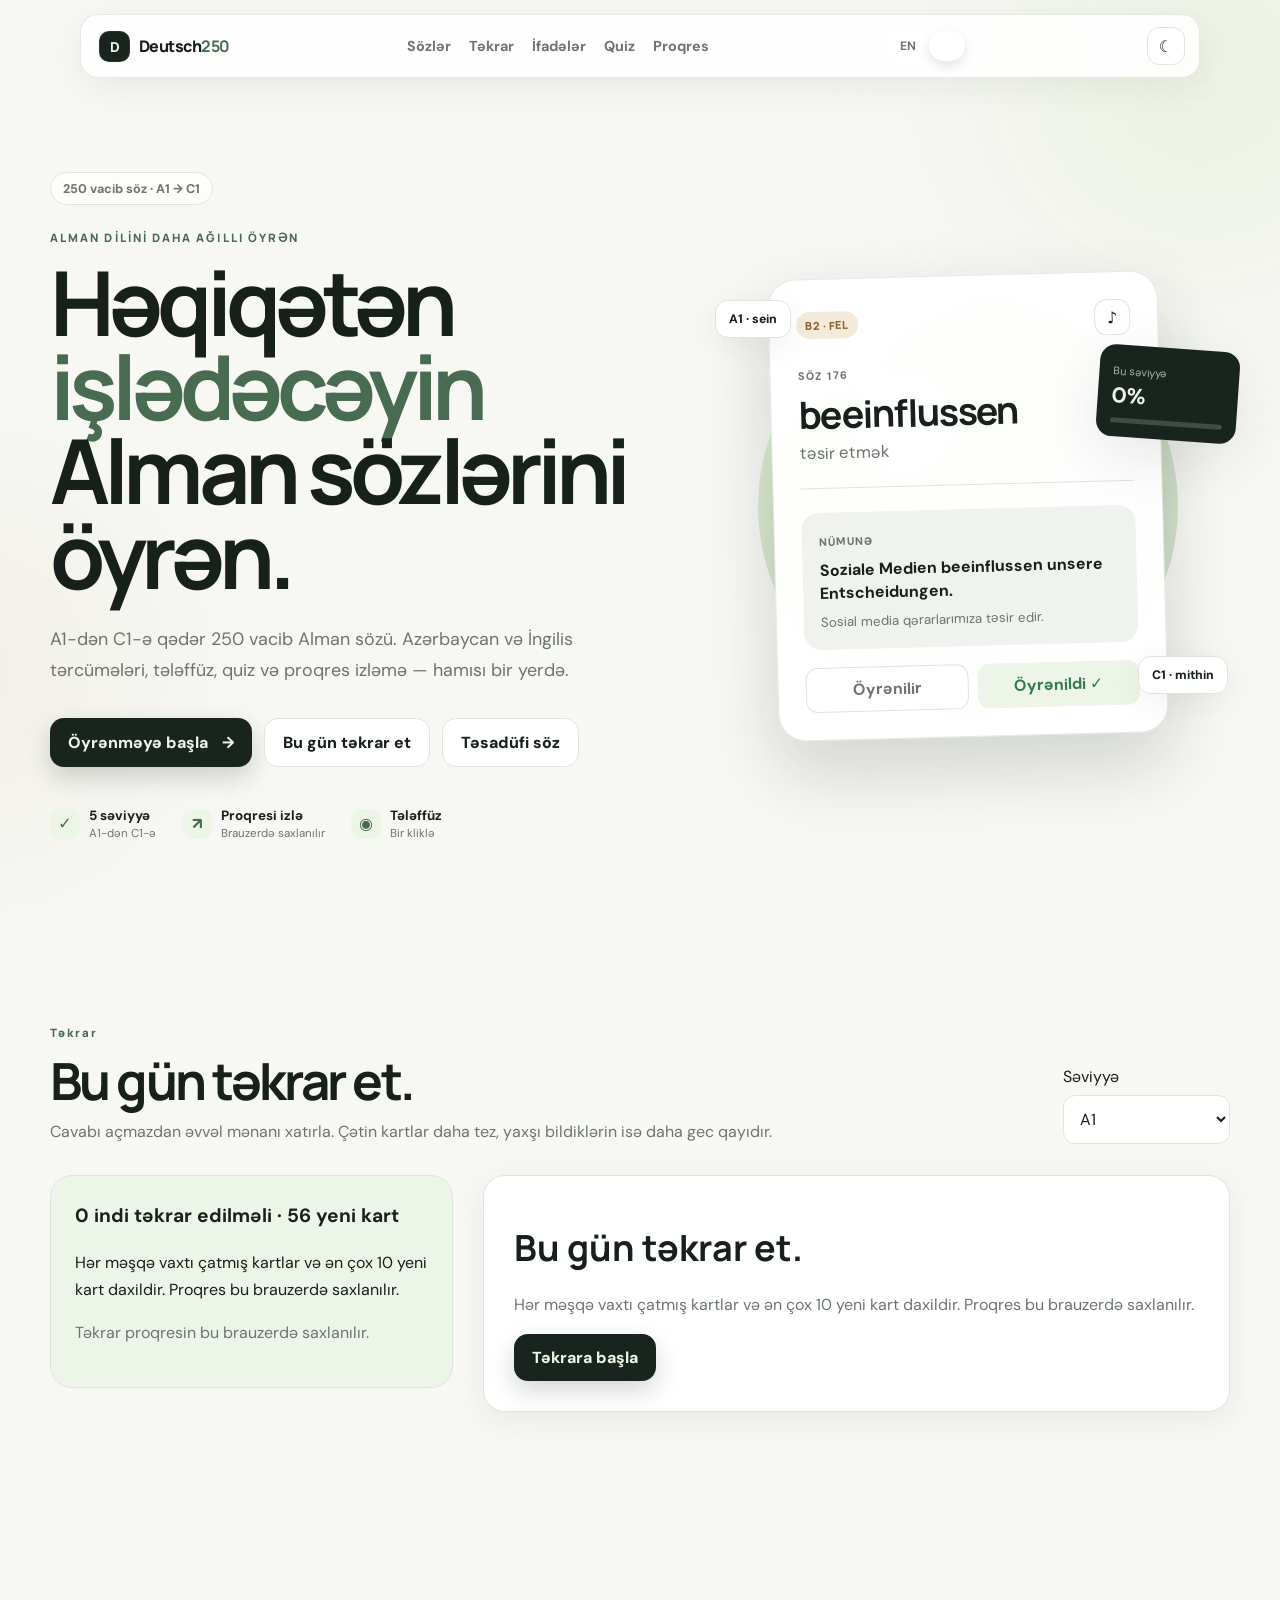
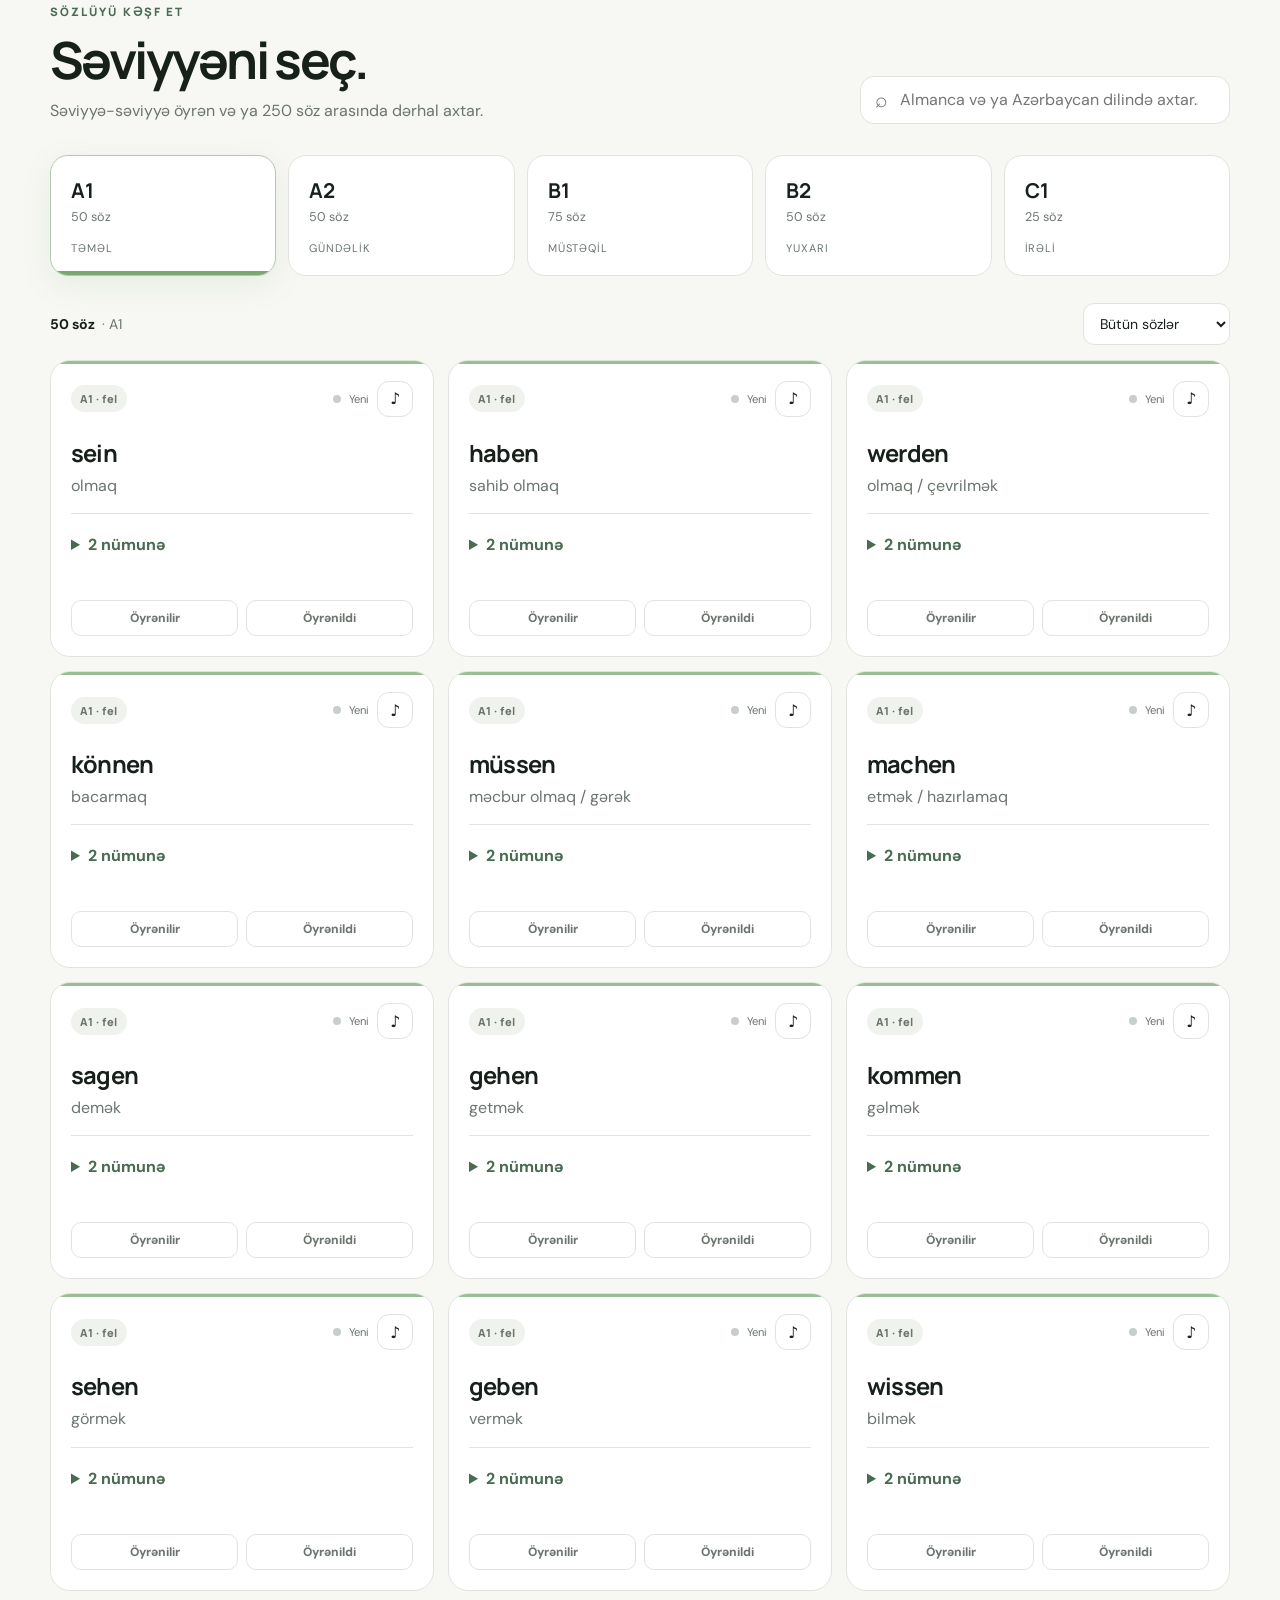
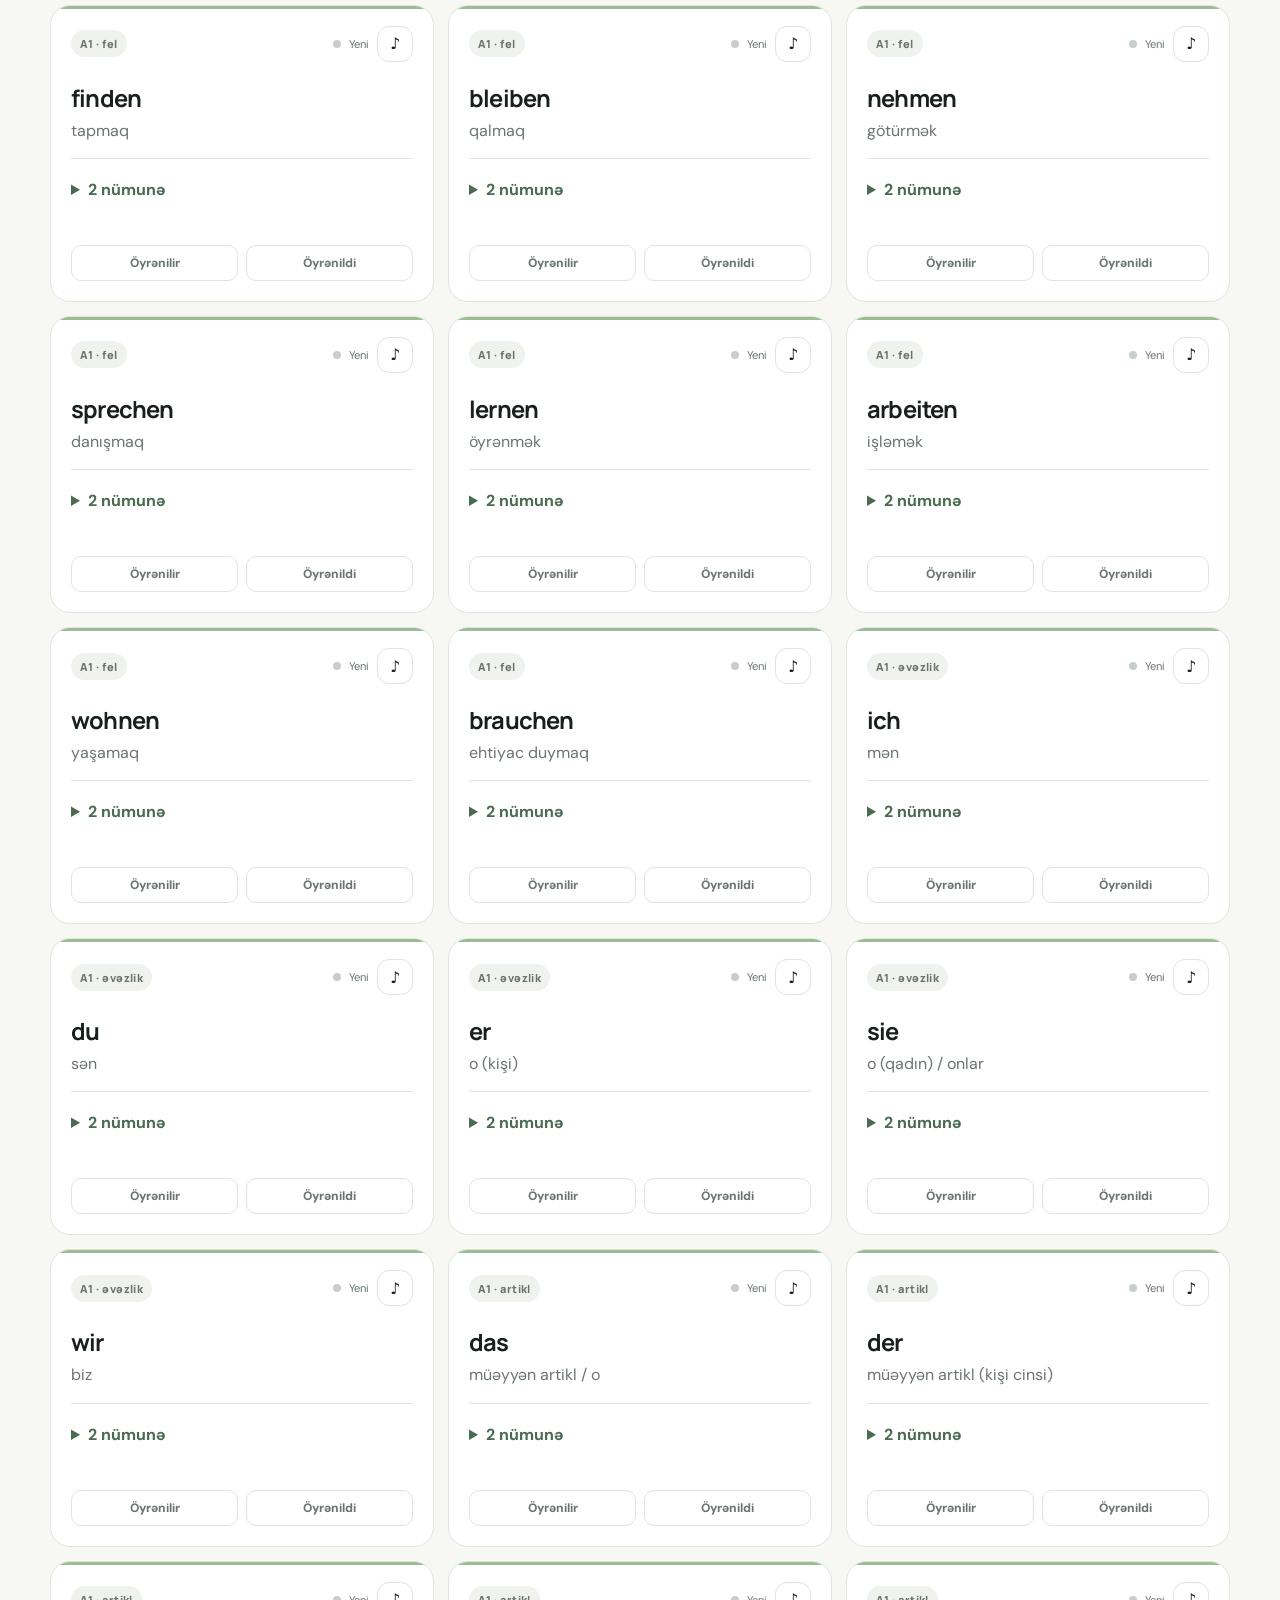
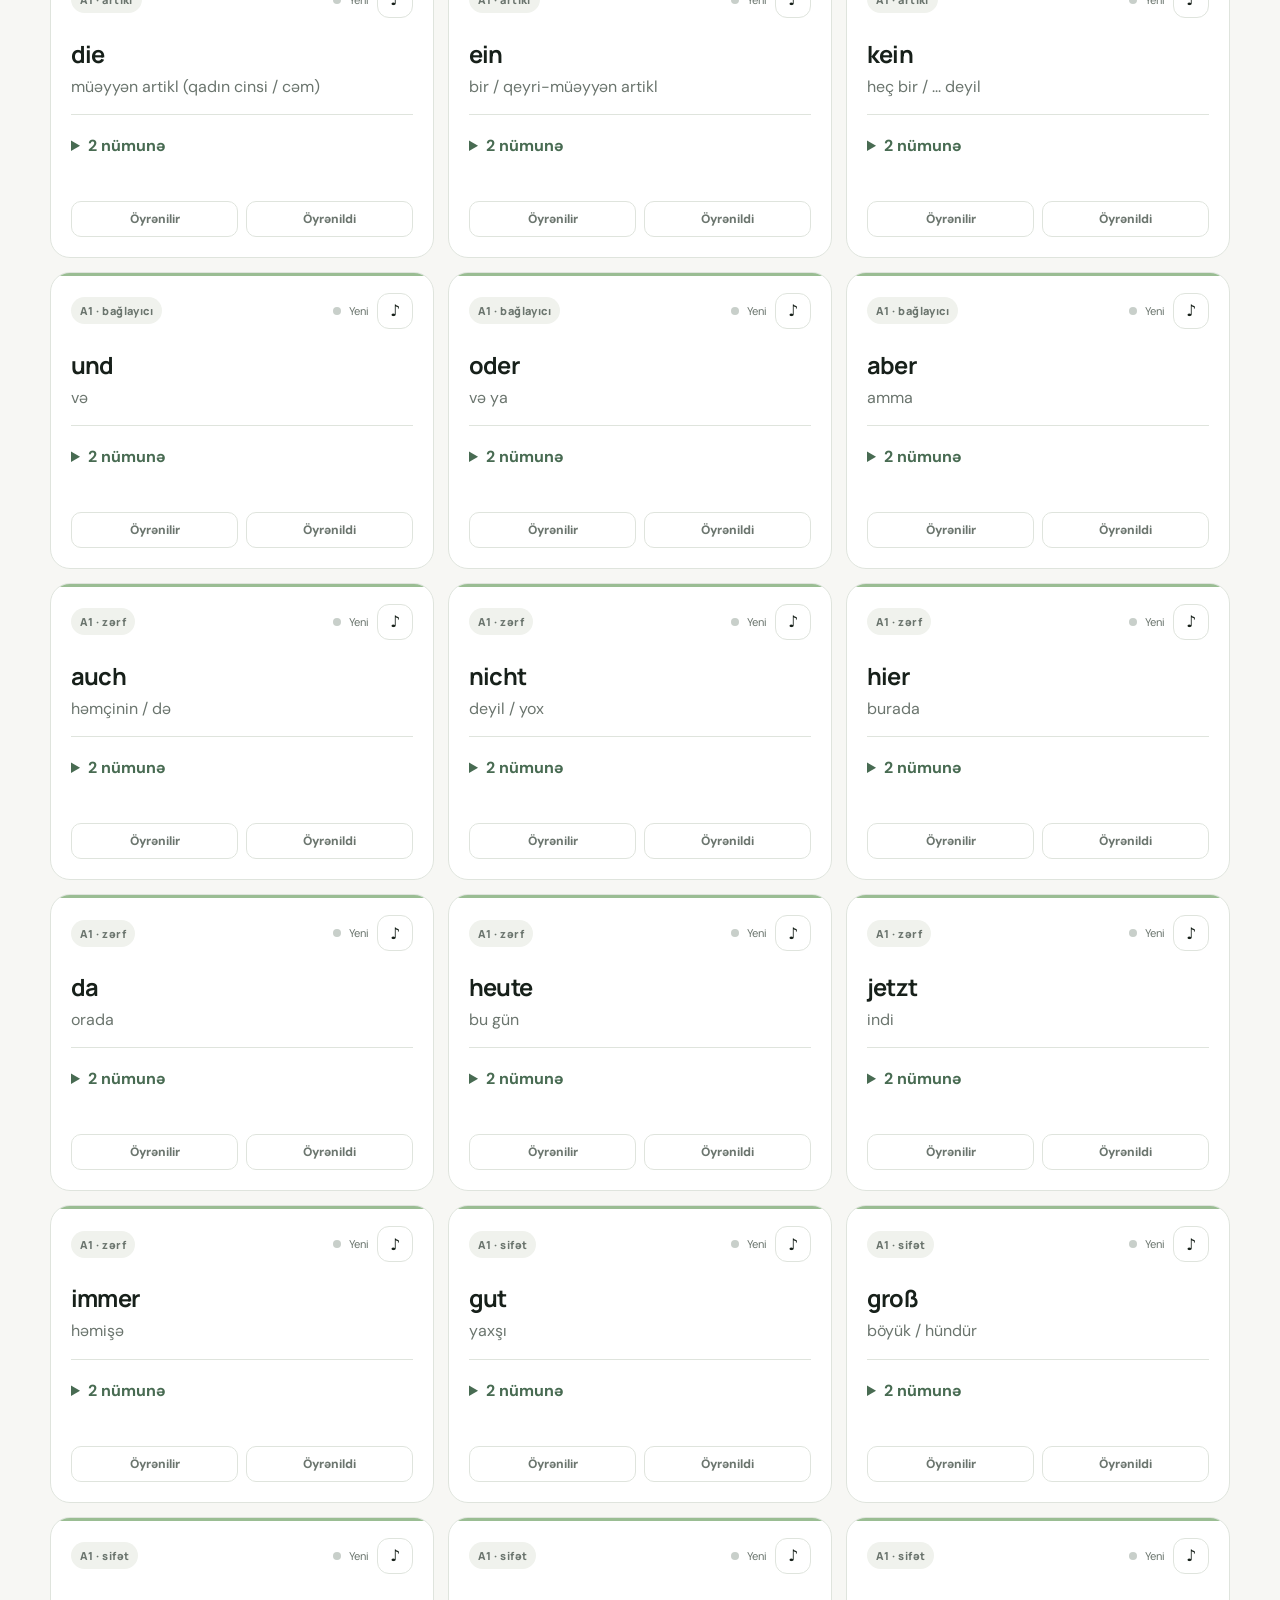
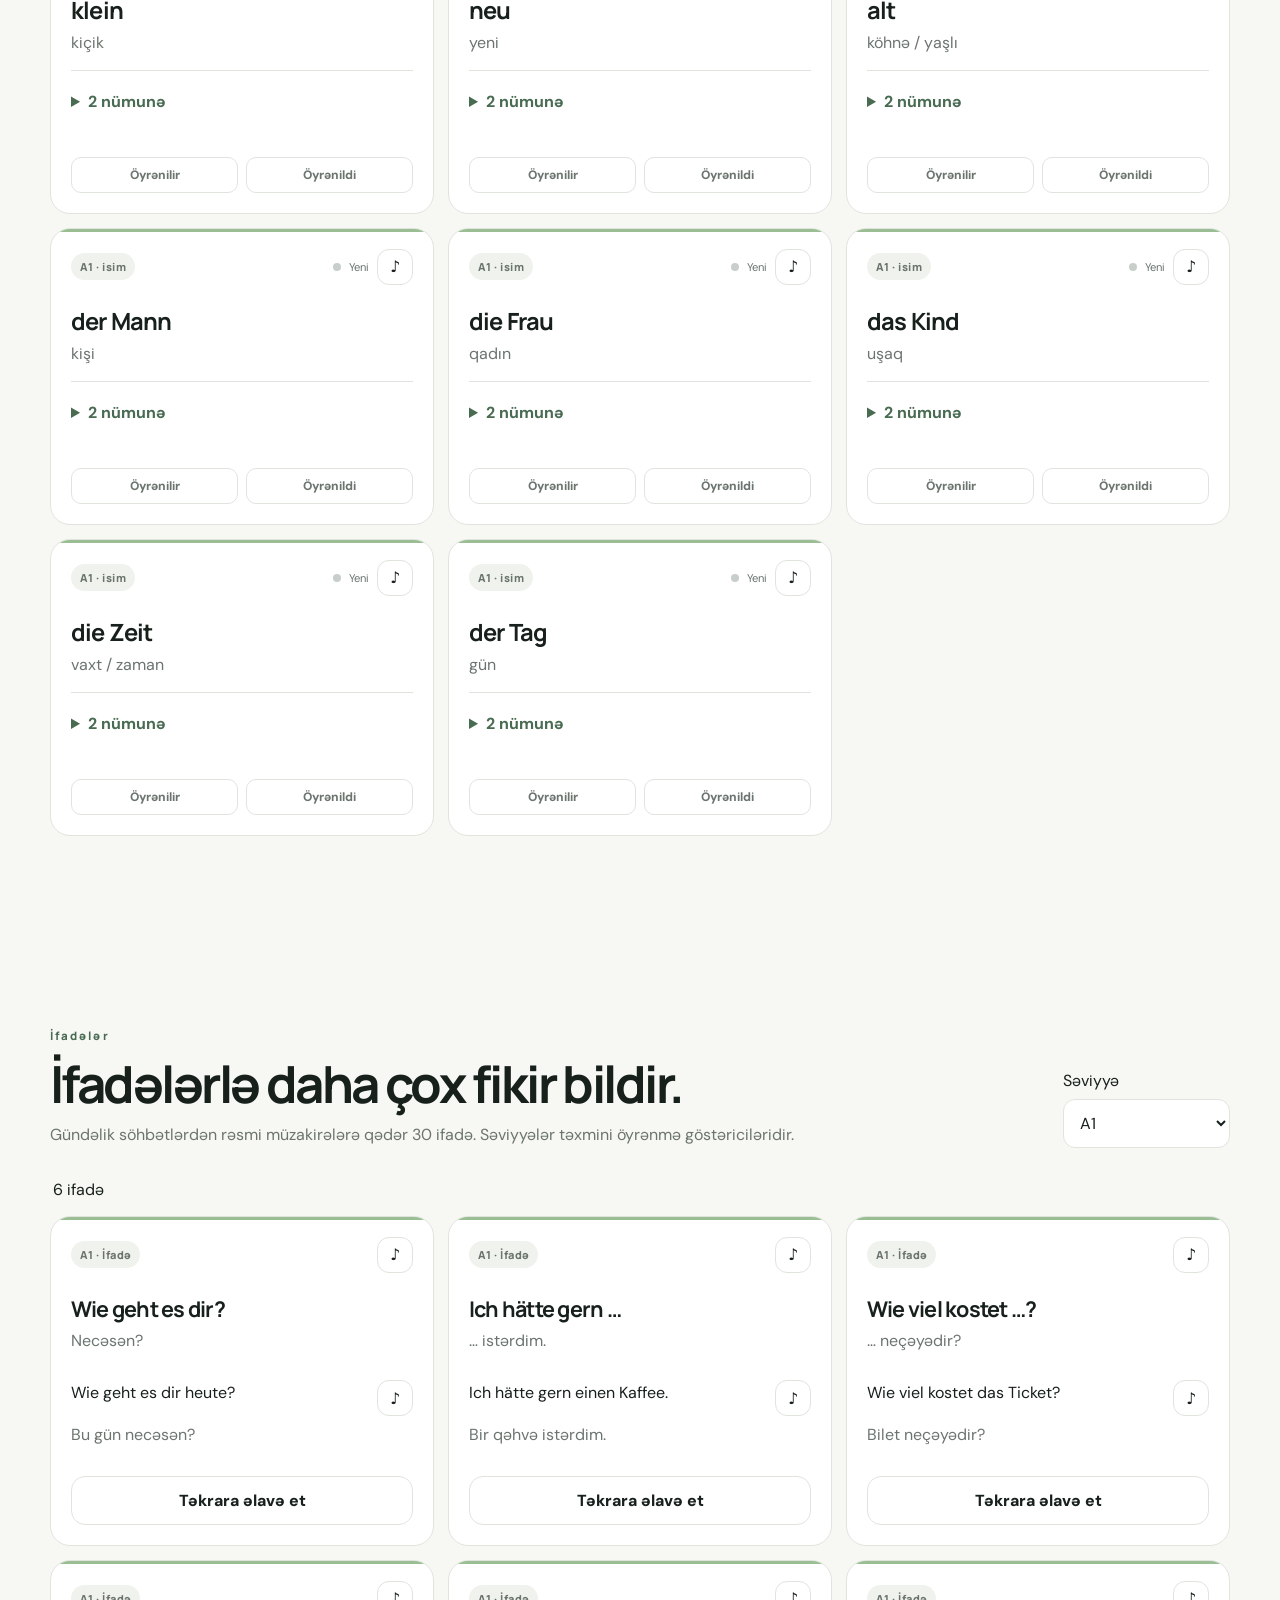
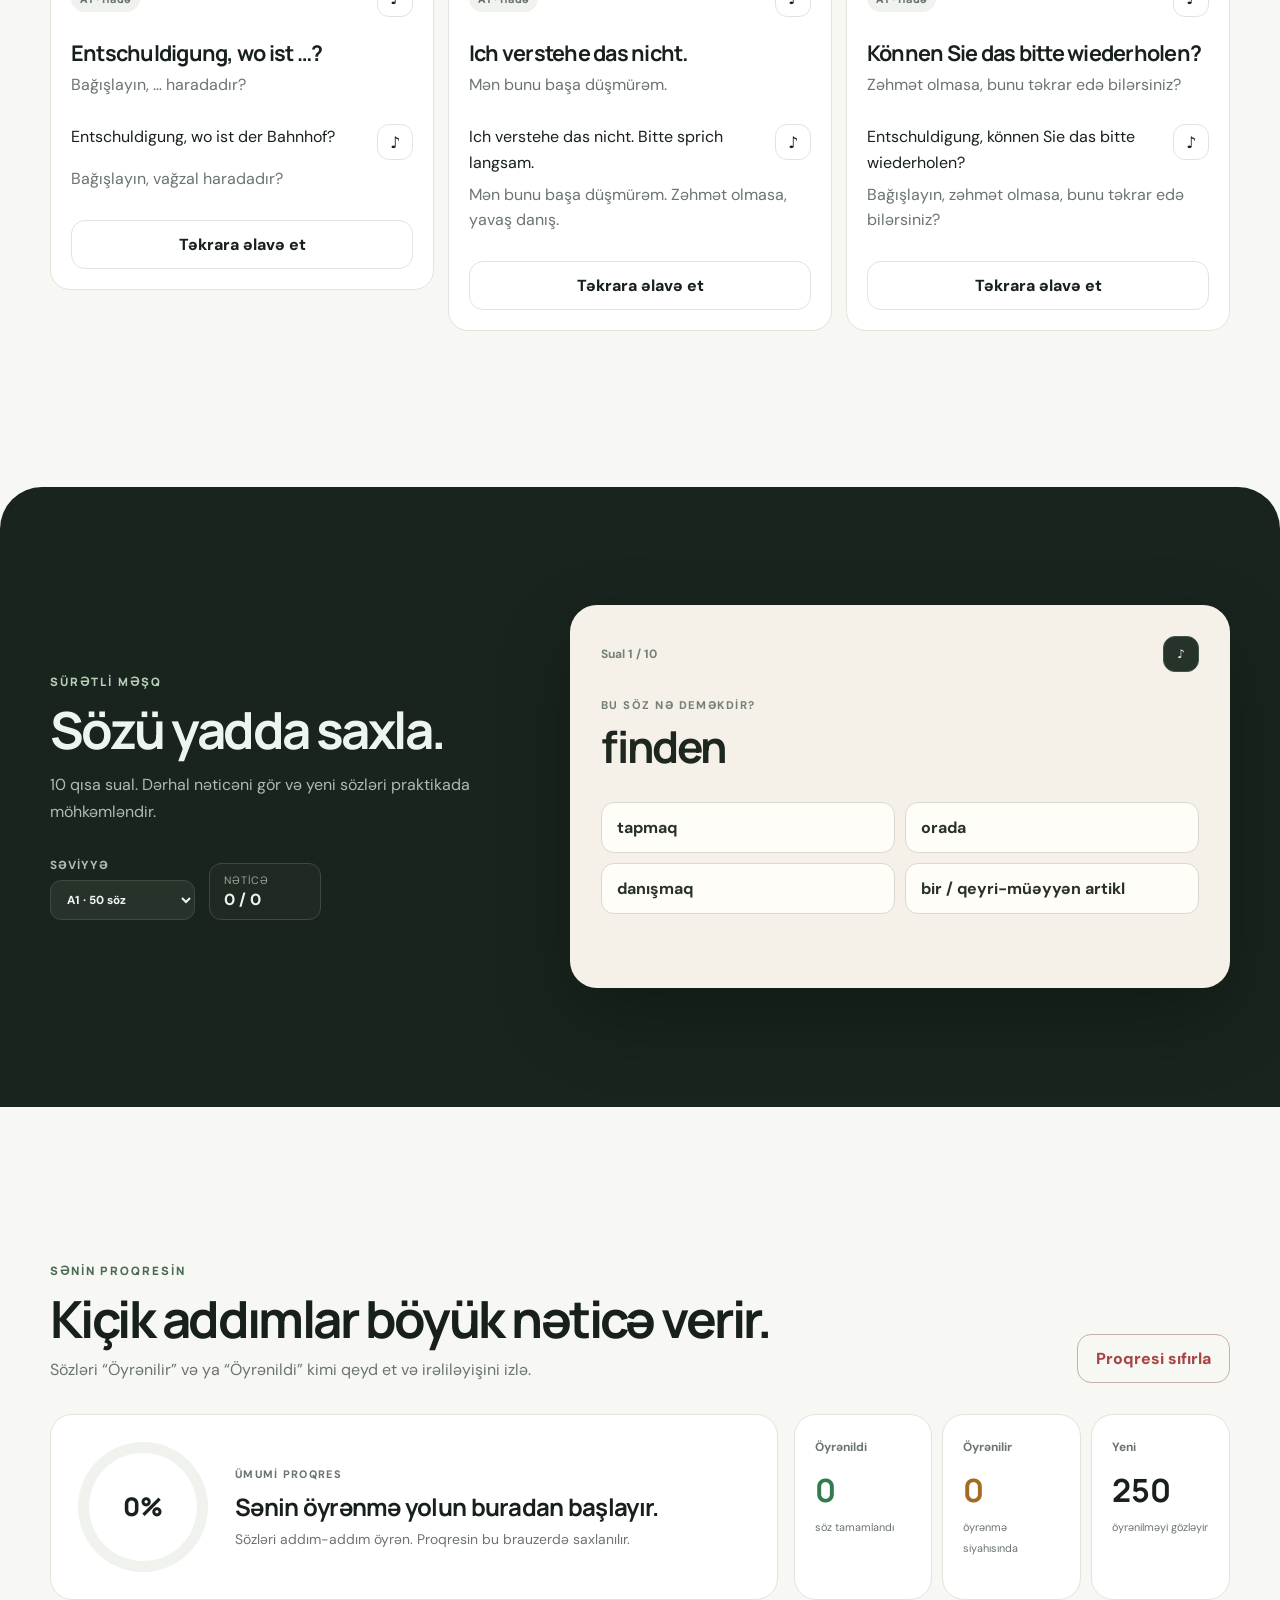
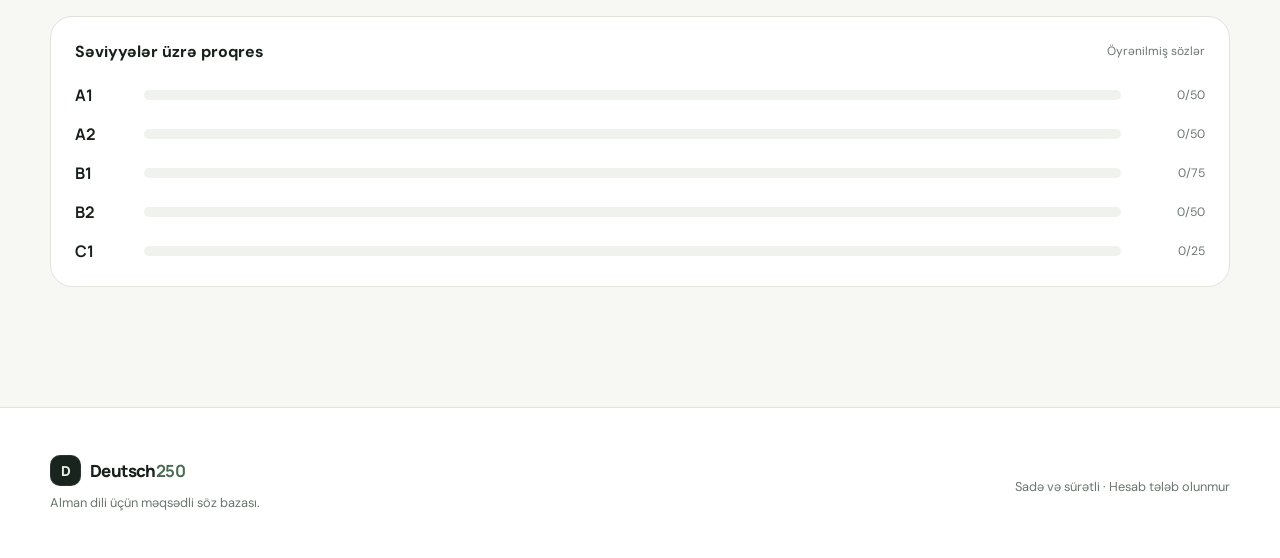
==== index.html @ ce13914d "Add files via upload" ====
<!DOCTYPE html>
<html lang="az" data-theme="light" data-build="13">
<head>
  <meta charset="UTF-8" />
  <meta name="viewport" content="width=device-width, initial-scale=1.0" />
  <title>Deutsch250 — Alman dilində 250 vacib söz</title>
  <meta name="description" content="A1-dən C1-ə qədər 250 vacib Alman sözünü Azərbaycan və İngilis dillərində öyrən." />
  <link rel="preconnect" href="https://fonts.googleapis.com">
  <link rel="preconnect" href="https://fonts.gstatic.com" crossorigin>
  <link href="https://fonts.googleapis.com/css2?family=DM+Sans:wght@400;500;600;700&family=Manrope:wght@600;700;800&display=swap" rel="stylesheet">
  <link rel="stylesheet" href="styles.css?v=13" />
</head>
<body>
  <div class="ambient ambient-one"></div>
  <div class="ambient ambient-two"></div>

  <header class="topbar">
    <a class="brand" href="#home" aria-label="Deutsch250 home">
      <span class="brand-mark">D</span>
      <span>Deutsch<b>250</b></span>
    </a>
    <nav>
      <a href="#learn" id="navWords">Sözlər</a>
      <a href="#review" data-feature-text="navReview">Təkrar</a>
      <a href="#phrases" data-feature-text="navPhrases">İfadələr</a>
      <a href="#quiz" id="navQuiz">Quiz</a>
      <a href="#progress" id="navProgress">Proqres</a>
    </nav>
    <div class="language-toggle" id="languageToggle" role="group" aria-label="Translation language">
      <button type="button" data-lang="en" aria-label="Show English translations">EN</button>
      <button type="button" data-lang="az" class="active" aria-label="Show Azerbaijani translations">AZ</button>
    </div>
    <button class="icon-btn" id="themeToggle" type="button" aria-label="Toggle dark mode" title="Toggle theme">☾</button>
  </header>

  <main>
    <section id="home" class="hero shell">
      <div class="hero-copy reveal">
        <div class="hero-badge" id="heroBadge"><span class="pulse-dot"></span> 250 vacib söz · A1 → C1</div>
        <p class="eyebrow" id="heroEyebrow">ALMAN DİLİNİ DAHA AĞILLI ÖYRƏN</p>
        <h1 id="heroTitle">Həqiqətən <em>işlədəcəyin</em> Alman sözlərini öyrən.</h1>
        <p class="lead" id="heroLead">A1-dən C1-ə qədər 250 vacib Alman sözü. Azərbaycan və İngilis tərcümələri, tələffüz, quiz və proqres izləmə — hamısı bir yerdə.</p>
        <div class="hero-actions">
          <a class="btn primary" href="#learn" id="startLearningBtn">Öyrənməyə başla <span>→</span></a>
          <a class="btn secondary" href="#review" data-feature-text="practice">Bu gün təkrar et</a>
          <button class="btn secondary" id="randomWordBtn" type="button">Təsadüfi söz</button>
        </div>
        <div class="trust-row">
          <div><span class="trust-icon">✓</span><span><b id="trustLevelsTitle">5 səviyyə</b><small id="trustLevelsSub">A1-dən C1-ə</small></span></div>
          <div><span class="trust-icon">↗</span><span><b id="trustProgressTitle">Proqresi izlə</b><small id="trustProgressSub">Brauzerdə saxlanılır</small></span></div>
          <div><span class="trust-icon">◉</span><span><b id="trustPronTitle">Tələffüz</b><small id="trustPronSub">Bir kliklə</small></span></div>
        </div>
      </div>

      <div class="hero-visual reveal">
        <div class="float-chip chip-one">A1 · sein</div>
        <div class="float-chip chip-two">C1 · mithin</div>
        <div class="study-card" id="heroStudyCard">
          <div class="study-card-head">
            <span class="level-pill level-B2" id="heroType">B2 · FEL</span>
            <button class="speaker-btn" type="button" data-speak="beeinflussen" aria-label="Listen to beeinflussen">♪</button>
          </div>
          <div class="word-number" id="heroWordNumber">SÖZ 176</div>
          <h2>beeinflussen</h2>
          <p class="translation" id="heroMeaning">to influence</p>
          <div class="mini-divider"></div>
          <div class="example-box">
            <span id="heroExampleLabel">Nümunə</span>
            <p>Soziale Medien beeinflussen unsere Entscheidungen.</p>
            <small id="heroExampleTranslation">Social media influences our decisions.</small>
          </div>
          <div class="study-actions">
            <button class="state-btn" id="heroLearningBtn">Öyrənilir</button>
            <button class="state-btn success" id="heroMasteredBtn">Öyrənildi ✓</button>
          </div>
        </div>
        <div class="mini-progress-card">
          <span id="heroLevelProgressLabel">Bu səviyyə</span>
          <strong>24%</strong>
          <div class="tiny-bar"><i style="width:24%"></i></div>
        </div>
      </div>
    </section>

    <section id="review" class="section shell review-section">
      <div class="section-head"><div><p class="eyebrow" data-feature-text="navReview">Təkrar</p><h2 data-feature-text="reviewTitle">Bu gün təkrar et.</h2><p class="section-copy" data-feature-text="reviewCopy"></p></div>
      <label class="feature-level"><span data-feature-text="level">Səviyyə</span><select id="reviewLevel"><option value="A1">A1</option></select></label></div>
      <div class="review-layout"><aside class="review-sidebar"><strong id="reviewStats" aria-live="polite"></strong><p data-feature-text="reviewHint"></p><p id="reviewStorage"></p></aside><div class="review-card" id="reviewCard"></div></div>
    </section>

    <section id="learn" class="section shell">
      <div class="section-head reveal">
        <div>
          <p class="eyebrow" id="learnEyebrow">SÖZLÜYÜ KƏŞF ET</p>
          <h2 id="learnTitle">Səviyyəni seç.</h2>
          <p class="section-copy" id="learnCopy">Səviyyə-səviyyə öyrən və ya 250 söz arasında dərhal axtar.</p>
        </div>
        <label class="search-wrap">
          <span>⌕</span>
          <input id="searchInput" type="search" placeholder="Almanca və ya Azərbaycan dilində axtar…" autocomplete="off" />
        </label>
      </div>

      <div class="levels" id="levelButtons"></div>

      <div class="toolbar">
        <div><strong id="wordCount">0 words</strong><span class="toolbar-note" id="filterHint"> in A1</span></div>
        <select id="statusFilter" aria-label="Filter by learning status">
          <option value="all" id="statusAll">Bütün sözlər</option>
          <option value="new" id="statusNew">Yeni</option>
          <option value="learning" id="statusLearning">Öyrənilir</option>
          <option value="mastered" id="statusMastered">Öyrənildi</option>
        </select>
      </div>
      <div class="word-grid" id="wordGrid"></div>
    </section>

    <section id="phrases" class="section shell">
      <div class="section-head"><div><p class="eyebrow" data-feature-text="navPhrases">İfadələr</p><h2 data-feature-text="phrasesTitle"></h2><p class="section-copy" data-feature-text="phrasesCopy"></p></div><label class="feature-level"><span data-feature-text="level">Səviyyə</span><select id="phraseLevel"><option value="A1">A1</option></select></label></div>
      <p id="phraseCount" class="toolbar-note"></p><div id="phraseGrid" class="word-grid"></div>
    </section>

    <section id="quiz" class="quiz-section">
      <div class="quiz-shell shell">
        <div class="quiz-intro reveal">
          <p class="eyebrow light" id="quizEyebrow">SÜRƏTLİ MƏŞQ</p>
          <h2 id="quizTitle">Sözü yadda saxla.</h2>
          <p id="quizCopy">10 qısa sual. Dərhal nəticəni gör və yeni sözləri praktikada möhkəmləndir.</p>
          <div class="quiz-meta">
            <label><span id="quizLevelLabel">Səviyyə</span>
              <select id="quizLevel"></select>
            </label>
            <div class="score-box"><span id="quizScoreLabel">Nəticə</span><strong id="quizScore">0 / 0</strong></div>
          </div>
        </div>

        <div class="quiz-card reveal" id="quizCard">
          <div class="quiz-card-top">
            <span id="quizCounter">Question 1</span>
            <button class="speaker-btn dark" id="quizSpeak" type="button" aria-label="Listen to quiz word">♪</button>
          </div>
          <p class="quiz-label" id="quizPrompt">Bu söz nə deməkdir?</p>
          <h3 id="quizWord">—</h3>
          <div id="quizOptions" class="quiz-options"></div>
          <div id="quizFeedback" class="quiz-feedback"></div>
          <button id="nextQuiz" class="btn quiz-next hidden" type="button">Növbəti sual →</button>
        </div>
      </div>
    </section>

    <section id="progress" class="section shell progress-section">
      <div class="section-head reveal">
        <div>
          <p class="eyebrow" id="progressEyebrow">SƏNİN PROQRESİN</p>
          <h2 id="progressTitle">Kiçik addımlar böyük nəticə verir.</h2>
          <p class="section-copy" id="progressCopy">Sözləri “Öyrənilir” və ya “Öyrənildi” kimi qeyd et və irəliləyişini izlə.</p>
        </div>
        <button id="resetProgress" class="btn subtle-danger" type="button">Proqresi sıfırla</button>
      </div>

      <div class="progress-layout">
        <div class="overall-card reveal">
          <div class="ring" id="overallRing"><span id="overallPercent">0%</span></div>
          <div>
            <span class="small-label" id="overallProgressLabel">ÜMUMİ PROQRES</span>
            <h3 id="masteryMessage">Sənin öyrənmə yolun buradan başlayır.</h3>
            <p id="progressDescription">Sözləri addım-addım öyrən. Proqresin bu brauzerdə saxlanılır.</p>
          </div>
        </div>

        <div class="progress-cards reveal">
          <div class="progress-card mastered-card"><span id="masteredLabel">Öyrənildi</span><strong id="masteredCount">0</strong><small id="masteredSub">söz tamamlandı</small></div>
          <div class="progress-card learning-card"><span id="learningLabel">Öyrənilir</span><strong id="learningCount">0</strong><small id="learningSub">öyrənmə siyahısında</small></div>
          <div class="progress-card new-card"><span id="newLabel">Yeni</span><strong id="newCount">250</strong><small id="newSub">öyrənilməyi gözləyir</small></div>
        </div>
      </div>

      <div class="level-progress-panel reveal">
        <div class="panel-head"><strong id="levelsProgressTitle">Səviyyələr üzrə proqres</strong><span id="levelsProgressSub">Öyrənilmiş sözlər</span></div>
        <div id="progressBars" class="progress-bars"></div>
      </div>
    </section>
  </main>

  <footer>
    <div class="shell footer-inner">
      <div><a class="brand footer-brand" href="#home"><span class="brand-mark">D</span><span>Deutsch<b>250</b></span></a><p id="footerDescription">Alman dili üçün məqsədli söz bazası.</p></div>
      <div class="footer-note" id="footerNote">Sadə və sürətli · Hesab tələb olunmur</div>
    </div>
  </footer>

  <div class="toast" id="toast" role="status" aria-live="polite"></div>
  <script src="examples.js?v=13"></script>
  <script src="phrases.js?v=13"></script>
  <script src="review.js?v=13"></script>
  <script src="features.js?v=13"></script>
  <script src="app.js?v=13"></script>
</body>
</html>
---- styles.css ----
:root{
  --bg:#f7f7f4; --surface:#ffffff; --surface-2:#f0f2ed; --ink:#17201a; --muted:#6b756e;
  --line:#dfe4dd; --brand:#486b52; --brand-2:#dcecce; --brand-3:#edf5e8; --dark:#18241d;
  --success:#337a4d; --amber:#a16b21; --danger:#a74545; --white:#fff;
  --shadow:0 18px 60px rgba(36,52,42,.10); --shadow-soft:0 8px 30px rgba(36,52,42,.07);
  --radius:22px; --level:A1;
}
html[data-theme="dark"]{
  --bg:#111713; --surface:#18201b; --surface-2:#202a23; --ink:#edf4ee; --muted:#9fad9f;
  --line:#2d3930; --brand:#9bc59f; --brand-2:#304738; --brand-3:#213229; --dark:#0b100c;
  --success:#8bc49b; --amber:#d6af74; --danger:#e19a9a; --white:#f8fbf8;
  --shadow:0 18px 60px rgba(0,0,0,.25); --shadow-soft:0 8px 30px rgba(0,0,0,.18);
}
*{box-sizing:border-box}
html{scroll-behavior:smooth;scroll-padding-top:88px}
body{margin:0;font-family:"DM Sans",system-ui,-apple-system,Segoe UI,sans-serif;background:var(--bg);color:var(--ink);overflow-x:hidden;transition:background .3s,color .3s}
body::selection{background:var(--brand-2)}
a{text-decoration:none;color:inherit}button,input,select{font:inherit}.shell{width:min(1180px,calc(100% - 40px));margin-inline:auto}
.ambient{position:fixed;border-radius:999px;filter:blur(90px);opacity:.34;pointer-events:none;z-index:-1}.ambient-one{width:380px;height:380px;background:#d9ebc8;top:-120px;right:-110px}.ambient-two{width:300px;height:300px;background:#e6dfc8;top:520px;left:-180px}html[data-theme="dark"] .ambient{opacity:.08}
.topbar{position:sticky;top:14px;z-index:30;width:min(1120px,calc(100% - 28px));height:64px;margin:14px auto 0;padding:0 14px 0 18px;display:flex;align-items:center;justify-content:space-between;background:color-mix(in srgb,var(--surface) 88%,transparent);backdrop-filter:blur(16px);border:1px solid color-mix(in srgb,var(--line) 80%,transparent);border-radius:18px;box-shadow:0 10px 35px rgba(22,31,25,.06)}
.brand{display:flex;align-items:center;gap:9px;font-family:"Manrope",sans-serif;font-weight:800;letter-spacing:-.035em}.brand b{color:var(--brand)}.brand-mark{display:grid;place-items:center;width:31px;height:31px;border-radius:10px;background:var(--dark);color:#e8f3df;font-size:.86rem;box-shadow:inset 0 0 0 1px rgba(255,255,255,.08)}
nav{display:flex;gap:30px;color:var(--muted);font-weight:700;font-size:.9rem}nav a{position:relative}nav a::after{content:"";position:absolute;left:0;right:100%;bottom:-7px;height:2px;background:var(--brand);transition:.25s}nav a:hover{color:var(--ink)}nav a:hover::after{right:0}
.icon-btn,.speaker-btn{border:1px solid var(--line);background:var(--surface);color:var(--ink);cursor:pointer;display:grid;place-items:center}.icon-btn{width:38px;height:38px;border-radius:12px;font-size:1rem}.icon-btn:hover{transform:translateY(-1px);box-shadow:var(--shadow-soft)}
.hero{min-height:720px;padding:94px 0 88px;display:grid;grid-template-columns:1.05fr .95fr;gap:78px;align-items:center}.hero-copy{position:relative;z-index:2}.hero-badge{display:inline-flex;align-items:center;gap:8px;padding:7px 12px;border:1px solid var(--line);background:color-mix(in srgb,var(--surface) 72%,transparent);border-radius:999px;font-size:.79rem;color:var(--muted);font-weight:700;margin-bottom:25px}.pulse-dot{width:7px;height:7px;border-radius:50%;background:#6da16f;box-shadow:0 0 0 5px rgba(109,161,111,.13)}
.eyebrow{font-family:"Manrope",sans-serif;font-size:.72rem;font-weight:800;letter-spacing:.18em;color:var(--brand);margin:0 0 15px}.eyebrow.light{color:#b7d0ba}.hero h1,.section-head h2,.quiz-intro h2{font-family:"Manrope",sans-serif}.hero h1{font-size:clamp(3.7rem,7vw,6.3rem);line-height:.94;letter-spacing:-.065em;margin:0;max-width:750px}.hero h1 em{font-style:normal;color:var(--brand)}.lead{font-size:1.12rem;line-height:1.75;color:var(--muted);max-width:620px;margin:27px 0 31px}.hero-actions{display:flex;gap:12px;flex-wrap:wrap}
.btn{border:0;border-radius:14px;padding:13px 18px;font-weight:800;cursor:pointer;display:inline-flex;align-items:center;justify-content:center;gap:14px;transition:transform .18s,box-shadow .18s,background .18s}.btn:hover{transform:translateY(-2px)}.btn.primary{background:var(--dark);color:#eef6e8;box-shadow:0 10px 25px rgba(21,35,26,.18)}html[data-theme="dark"] .btn.primary{background:#d8e9d5;color:#152019}.btn.secondary{background:var(--surface);color:var(--ink);border:1px solid var(--line)}.btn.subtle-danger{background:transparent;border:1px solid color-mix(in srgb,var(--danger) 35%,var(--line));color:var(--danger)}
.trust-row{display:flex;gap:26px;margin-top:40px;flex-wrap:wrap}.trust-row>div{display:flex;align-items:center;gap:9px}.trust-icon{width:30px;height:30px;border-radius:10px;background:var(--brand-3);color:var(--brand);display:grid;place-items:center;font-weight:900}.trust-row span:last-child{display:flex;flex-direction:column}.trust-row b{font-size:.84rem}.trust-row small{font-size:.72rem;color:var(--muted);margin-top:2px}
.hero-visual{position:relative;display:grid;place-items:center;min-height:500px}.hero-visual::before{content:"";position:absolute;width:420px;height:420px;border-radius:50%;background:radial-gradient(circle at 35% 30%,#e3efd6,#cfe0c4 50%,#c6d2bc 100%);box-shadow:inset 0 0 70px rgba(255,255,255,.35)}html[data-theme="dark"] .hero-visual::before{background:radial-gradient(circle at 35% 30%,#344b3b,#27372c 55%,#1d2922)}
.study-card{position:relative;width:min(390px,88vw);background:color-mix(in srgb,var(--surface) 96%,transparent);border:1px solid color-mix(in srgb,var(--line) 80%,transparent);border-radius:28px;padding:27px;box-shadow:0 30px 70px rgba(33,50,38,.18);z-index:2;transform:rotate(-1.5deg);transition:.35s}.study-card:hover{transform:rotate(0deg) translateY(-5px)}.study-card-head{display:flex;align-items:center;justify-content:space-between}.level-pill,.tag{display:inline-flex;align-items:center;border-radius:999px;font-family:"Manrope",sans-serif;font-size:.69rem;font-weight:800;letter-spacing:.04em;padding:6px 9px}.level-A1{background:#e8f4df;color:#3f6c45}.level-A2{background:#e0f2ee;color:#2f7166}.level-B1{background:#e9edfb;color:#5062a1}.level-B2{background:#f4eadc;color:#8b632d}.level-C1{background:#f1e5ee;color:#855079}html[data-theme="dark"] .level-A1,html[data-theme="dark"] .level-A2,html[data-theme="dark"] .level-B1,html[data-theme="dark"] .level-B2,html[data-theme="dark"] .level-C1{filter:saturate(.75) brightness(.75);color:#f1f4f0}
.speaker-btn{width:36px;height:36px;border-radius:12px;font-weight:900;transition:.2s}.speaker-btn:hover{transform:scale(1.06);background:var(--brand-3)}.speaker-btn.dark{background:#25332a;border-color:#425449;color:#e9f2e9}.word-number{font-size:.68rem;letter-spacing:.13em;color:var(--muted);font-weight:800;margin-top:26px}.study-card h2{font-family:"Manrope",sans-serif;font-size:2.35rem;letter-spacing:-.045em;margin:6px 0 2px}.translation{font-size:1.05rem;color:var(--muted);margin:0}.mini-divider{height:1px;background:var(--line);margin:24px 0}.example-box{background:var(--surface-2);border-radius:17px;padding:17px}.example-box span{font-size:.68rem;text-transform:uppercase;letter-spacing:.1em;color:var(--muted);font-weight:800}.example-box p{font-weight:700;line-height:1.45;margin:8px 0 6px}.example-box small{color:var(--muted);line-height:1.4}.study-actions{display:grid;grid-template-columns:1fr 1fr;gap:9px;margin-top:18px}.state-btn{border:1px solid var(--line);background:var(--surface);color:var(--muted);border-radius:12px;padding:11px;font-weight:700}.state-btn.success{background:var(--brand-3);color:var(--success);border-color:transparent}
.float-chip{position:absolute;z-index:4;padding:10px 13px;background:var(--surface);border:1px solid var(--line);border-radius:13px;box-shadow:var(--shadow-soft);font-size:.77rem;font-weight:800}.chip-one{top:44px;left:8px;animation:float 5s ease-in-out infinite}.chip-two{right:2px;bottom:62px;animation:float 5.8s ease-in-out infinite reverse}.mini-progress-card{position:absolute;z-index:4;right:-8px;top:92px;width:140px;background:var(--dark);color:#eef5ec;padding:14px;border-radius:16px;box-shadow:var(--shadow);transform:rotate(4deg)}.mini-progress-card span{font-size:.68rem;opacity:.7}.mini-progress-card strong{display:block;font-size:1.35rem;margin:2px 0 8px}.tiny-bar{height:5px;border-radius:999px;background:rgba(255,255,255,.18);overflow:hidden}.tiny-bar i{display:block;height:100%;background:#bdd5b0;border-radius:999px}@keyframes float{50%{transform:translateY(-9px)}}
.section{padding:96px 0}.section-head{display:flex;justify-content:space-between;gap:30px;align-items:flex-end;margin-bottom:31px}.section-head h2,.quiz-intro h2{font-size:clamp(2.3rem,4vw,3.5rem);letter-spacing:-.05em;line-height:1;margin:0}.section-copy{color:var(--muted);margin:13px 0 0;line-height:1.6}.search-wrap{width:min(370px,100%);height:48px;background:var(--surface);border:1px solid var(--line);border-radius:14px;display:flex;align-items:center;gap:10px;padding:0 14px;transition:.2s}.search-wrap:focus-within{border-color:var(--brand);box-shadow:0 0 0 4px color-mix(in srgb,var(--brand) 12%,transparent)}.search-wrap span{font-size:1.3rem;color:var(--muted)}.search-wrap input{width:100%;border:0;background:transparent;outline:0;color:var(--ink)}
.levels{display:grid;grid-template-columns:repeat(5,1fr);gap:12px}.level-btn{position:relative;overflow:hidden;background:var(--surface);border:1px solid var(--line);border-radius:18px;padding:20px;text-align:left;cursor:pointer;transition:.22s;color:var(--ink)}.level-btn::after{content:"";position:absolute;left:0;right:0;bottom:0;height:4px;background:var(--level-color);transform:scaleX(0);transform-origin:left;transition:.25s}.level-btn:hover{transform:translateY(-3px);box-shadow:var(--shadow-soft)}.level-btn:hover::after,.level-btn.active::after{transform:scaleX(1)}.level-btn.active{border-color:color-mix(in srgb,var(--level-color) 45%,var(--line));box-shadow:0 9px 30px color-mix(in srgb,var(--level-color) 12%,transparent)}.level-btn b{display:block;font-family:"Manrope",sans-serif;font-size:1.28rem}.level-btn span{display:block;color:var(--muted);font-size:.79rem;margin-top:4px}.level-btn small{display:block;margin-top:16px;color:var(--muted);font-size:.69rem;text-transform:uppercase;letter-spacing:.08em}.level-btn[data-level="A1"]{--level-color:#79a76f}.level-btn[data-level="A2"]{--level-color:#5fa79a}.level-btn[data-level="B1"]{--level-color:#7587c6}.level-btn[data-level="B2"]{--level-color:#bb8c4d}.level-btn[data-level="C1"]{--level-color:#aa6f9e}
.toolbar{display:flex;justify-content:space-between;align-items:center;margin:27px 0 15px;color:var(--muted);font-size:.88rem}.toolbar strong{color:var(--ink)}.toolbar-note{margin-left:3px}.toolbar select,.quiz-meta select{padding:10px 34px 10px 12px;border-radius:11px;border:1px solid var(--line);background:var(--surface);color:var(--ink);outline:0}.word-grid{display:grid;grid-template-columns:repeat(3,1fr);gap:14px}.word-card{position:relative;overflow:hidden;background:var(--surface);border:1px solid var(--line);border-radius:20px;padding:20px;display:flex;flex-direction:column;min-height:222px;transition:transform .2s,box-shadow .2s,border .2s}.word-card::before{content:"";position:absolute;top:0;left:0;right:0;height:3px;background:var(--card-level);opacity:.75}.word-card:hover{transform:translateY(-4px);box-shadow:var(--shadow-soft);border-color:color-mix(in srgb,var(--card-level) 35%,var(--line))}.word-card[data-level="A1"]{--card-level:#79a76f}.word-card[data-level="A2"]{--card-level:#5fa79a}.word-card[data-level="B1"]{--card-level:#7587c6}.word-card[data-level="B2"]{--card-level:#bb8c4d}.word-card[data-level="C1"]{--card-level:#aa6f9e}.word-top{display:flex;align-items:center;justify-content:space-between;gap:10px}.word-top-right{display:flex;align-items:center;gap:8px}.tag{background:var(--surface-2);color:var(--muted)}.status-dot{width:8px;height:8px;border-radius:50%;background:#c8cfca}.status-dot.learning{background:#d2a052}.status-dot.mastered{background:#4c9a68}.status-text{font-size:.7rem;color:var(--muted);text-transform:capitalize}.word-card h3{font-family:"Manrope",sans-serif;font-size:1.48rem;letter-spacing:-.035em;margin:20px 0 5px}.meaning{color:var(--muted);margin:0;line-height:1.45}.word-actions{display:flex;gap:8px;margin-top:auto;padding-top:21px}.word-actions button{flex:1;padding:9px;border-radius:10px;border:1px solid var(--line);background:transparent;color:var(--muted);cursor:pointer;font-size:.76rem;font-weight:800;transition:.18s}.word-actions button:hover{border-color:var(--brand);color:var(--ink)}.word-actions button.active-learning{background:#fbf3e3;border-color:#e8cc91;color:#8b632d}.word-actions button.active-mastered{background:#e8f4ec;border-color:#a9d3b6;color:#2f7648}html[data-theme="dark"] .word-actions button.active-learning{background:#4a3923;border-color:#765d33;color:#e1bc7a}html[data-theme="dark"] .word-actions button.active-mastered{background:#243c2b;border-color:#3d6249;color:#a8d5b2}.empty-state{grid-column:1/-1;text-align:center;border:1px dashed var(--line);border-radius:20px;padding:46px;color:var(--muted)}
.quiz-section{background:var(--dark);color:#edf5ee;margin:60px 0;border-radius:42px 42px 0 0}.quiz-shell{min-height:620px;padding:95px 0;display:grid;grid-template-columns:.8fr 1.2fr;gap:80px;align-items:center}.quiz-intro p:not(.eyebrow){color:#aebbb1;line-height:1.7;max-width:430px}.quiz-meta{display:flex;align-items:flex-end;gap:14px;margin-top:32px}.quiz-meta label{display:flex;flex-direction:column;gap:7px;color:#aebbb1;font-size:.73rem;text-transform:uppercase;letter-spacing:.08em;font-weight:800}.quiz-meta select{min-width:145px;background:#26322a;color:#edf5ee;border-color:#3c4b40}.score-box{min-width:112px;padding:9px 14px;border:1px solid #3c4b40;border-radius:12px;background:#202a23}.score-box span{display:block;font-size:.67rem;color:#9ca99f;text-transform:uppercase;letter-spacing:.08em}.score-box strong{display:block;margin-top:2px}.quiz-card{background:#f5f1e8;color:#1d2720;border-radius:27px;padding:31px;box-shadow:0 30px 80px rgba(0,0,0,.24)}.quiz-card-top{display:flex;align-items:center;justify-content:space-between;color:#738076;font-size:.75rem;font-weight:700}.quiz-label{color:#758079;font-size:.7rem;font-weight:800;text-transform:uppercase;letter-spacing:.13em;margin:26px 0 4px}.quiz-card h3{font-family:"Manrope",sans-serif;font-size:2.75rem;letter-spacing:-.05em;margin:0 0 26px}.quiz-options{display:grid;grid-template-columns:1fr 1fr;gap:10px}.quiz-option{position:relative;padding:14px 15px;border:1px solid #d8d9cf;border-radius:13px;background:#fffdf8;color:#273029;text-align:left;cursor:pointer;font-weight:700;transition:.18s}.quiz-option:hover{transform:translateY(-2px);border-color:#8fa68f;box-shadow:0 6px 16px rgba(35,48,39,.07)}.quiz-option.correct{background:#e4f2e6;border-color:#81b78c;color:#2d6940}.quiz-option.wrong{background:#f7e4e1;border-color:#d89991;color:#8b4038}.quiz-feedback{min-height:24px;margin:17px 0 2px;font-weight:800;font-size:.85rem}.quiz-next{margin-top:13px;background:#233329;color:#edf5ee;width:100%}.hidden{display:none!important}
.progress-section{padding-bottom:120px}.progress-layout{display:grid;grid-template-columns:1.25fr .75fr;gap:16px}.overall-card,.progress-card,.level-progress-panel{background:var(--surface);border:1px solid var(--line);border-radius:22px}.overall-card{padding:27px;display:flex;align-items:center;gap:27px}.ring{--p:0deg;width:130px;aspect-ratio:1;border-radius:50%;display:grid;place-items:center;flex:0 0 auto;background:conic-gradient(var(--brand) var(--p),var(--surface-2) 0);position:relative}.ring::after{content:"";position:absolute;inset:11px;border-radius:50%;background:var(--surface)}.ring span{position:relative;z-index:1;font-family:"Manrope",sans-serif;font-size:1.6rem;font-weight:800}.small-label{font-size:.68rem;color:var(--muted);letter-spacing:.12em;font-weight:800}.overall-card h3{font-family:"Manrope",sans-serif;margin:7px 0 6px;font-size:1.5rem;letter-spacing:-.03em}.overall-card p{margin:0;color:var(--muted);font-size:.87rem;line-height:1.55}.progress-cards{display:grid;grid-template-columns:repeat(3,1fr);gap:10px}.progress-card{padding:20px;min-width:0}.progress-card span{font-size:.75rem;color:var(--muted);font-weight:700}.progress-card strong{font-family:"Manrope",sans-serif;font-size:2rem;display:block;margin:12px 0 3px}.progress-card small{font-size:.68rem;color:var(--muted)}.mastered-card strong{color:var(--success)}.learning-card strong{color:var(--amber)}.level-progress-panel{margin-top:16px;padding:24px}.panel-head{display:flex;justify-content:space-between;align-items:center;margin-bottom:22px}.panel-head span{color:var(--muted);font-size:.75rem}.progress-bars{display:grid;gap:17px}.bar-row{display:grid;grid-template-columns:55px 1fr 70px;gap:14px;align-items:center}.bar-row b{font-family:"Manrope",sans-serif}.bar-row>span{text-align:right;color:var(--muted);font-size:.76rem}.bar{height:10px;background:var(--surface-2);border-radius:999px;overflow:hidden}.bar>div{height:100%;background:linear-gradient(90deg,var(--brand),color-mix(in srgb,var(--brand) 65%,#bfd5ad));border-radius:inherit;transition:width .5s ease}
footer{border-top:1px solid var(--line);background:var(--surface)}.footer-inner{min-height:150px;padding:32px 0;display:flex;justify-content:space-between;align-items:center;gap:20px}.footer-brand{font-size:1.05rem}.footer-inner p,.footer-note{color:var(--muted);font-size:.8rem;margin:8px 0 0}.toast{position:fixed;right:22px;bottom:22px;z-index:50;padding:12px 16px;border-radius:12px;background:var(--dark);color:#eef5ee;font-size:.82rem;font-weight:700;box-shadow:var(--shadow);opacity:0;transform:translateY(12px);pointer-events:none;transition:.25s}.toast.show{opacity:1;transform:translateY(0)}
.reveal{opacity:0;transform:translateY(18px);transition:opacity .6s ease,transform .6s ease}.reveal.visible{opacity:1;transform:none}
@media(max-width:980px){.hero{grid-template-columns:1fr;min-height:auto;gap:35px}.hero-copy{text-align:center}.lead{margin-left:auto;margin-right:auto}.hero-actions,.trust-row{justify-content:center}.hero-visual{min-height:530px}.levels{grid-template-columns:repeat(3,1fr)}.word-grid{grid-template-columns:repeat(2,1fr)}.quiz-shell{grid-template-columns:1fr;gap:45px}.quiz-intro{text-align:center}.quiz-intro p:not(.eyebrow){margin-left:auto;margin-right:auto}.quiz-meta{justify-content:center}.progress-layout{grid-template-columns:1fr}.progress-cards{grid-template-columns:repeat(3,1fr)}}
@media(max-width:660px){.shell{width:min(100% - 28px,1180px)}.topbar{top:8px;margin-top:8px}.topbar nav{display:none}.hero{padding:72px 0 64px}.hero h1{font-size:3.45rem}.lead{font-size:1rem}.trust-row{gap:14px}.trust-row>div{width:calc(50% - 8px)}.hero-visual{min-height:470px}.hero-visual::before{width:330px;height:330px}.study-card{width:min(340px,90vw);padding:22px}.study-card h2{font-size:2rem}.float-chip{display:none}.mini-progress-card{right:0;top:70px}.section{padding:74px 0}.section-head{align-items:flex-start;flex-direction:column}.search-wrap{width:100%}.levels{grid-template-columns:1fr 1fr}.word-grid{grid-template-columns:1fr}.toolbar{gap:12px}.toolbar-note{display:none}.quiz-section{margin-top:20px;border-radius:30px 30px 0 0}.quiz-shell{padding:72px 0}.quiz-card{padding:22px}.quiz-options{grid-template-columns:1fr}.progress-cards{grid-template-columns:1fr}.overall-card{align-items:flex-start;flex-direction:column}.ring{width:110px}.panel-head{align-items:flex-start;gap:5px;flex-direction:column}.bar-row{grid-template-columns:42px 1fr 58px}.footer-inner{flex-direction:column;align-items:flex-start}.toast{left:14px;right:14px;bottom:14px;text-align:center}}
@media(prefers-reduced-motion:reduce){*{scroll-behavior:auto!important;animation:none!important;transition:none!important}.reveal{opacity:1;transform:none}}


/* Translation language switch */
.language-toggle{
  display:inline-flex;
  align-items:center;
  padding:4px;
  gap:3px;
  border:1px solid var(--border);
  border-radius:999px;
  background:var(--surface);
  box-shadow:var(--shadow-sm);
}
.language-toggle button{
  border:0;
  background:transparent;
  color:var(--muted);
  font:700 .76rem/1 'DM Sans',sans-serif;
  letter-spacing:.05em;
  min-width:36px;
  height:30px;
  padding:0 9px;
  border-radius:999px;
  cursor:pointer;
  transition:.2s ease;
}
.language-toggle button:hover{color:var(--text)}
.language-toggle button.active{
  background:var(--text);
  color:var(--surface);
  box-shadow:0 4px 12px rgba(0,0,0,.12);
}
.meaning-language{
  display:block;
  margin-top:-10px;
  margin-bottom:16px;
  color:var(--muted);
  font-size:.64rem;
  font-weight:800;
  letter-spacing:.11em;
}
@media (max-width:760px){
  .topbar nav{display:none}
  .language-toggle{margin-left:auto}
}

/* Context examples, daily review, and phrase practice share the existing theme. */
.word-examples{margin:16px 0;color:var(--ink);border-top:1px solid var(--line);padding-top:12px}
.word-examples summary{cursor:pointer;font-size:1rem;font-weight:700;color:var(--brand);padding:8px 0}
.context-example{border-top:1px solid var(--line);padding:12px 0}
.context-example:first-child{border-top:0}
.example-german{display:flex;align-items:flex-start;gap:12px}
.example-german p{margin:0;flex:1;font-size:1rem;line-height:1.6;color:var(--ink)}
.example-german .speaker-btn{flex-shrink:0}
.example-translation{font-size:1rem!important;line-height:1.6;color:var(--muted);margin:6px 0 0!important}
.feature-level{display:flex;flex-direction:column;gap:8px;font-size:1rem;min-width:150px}
.feature-level select{background:var(--surface);color:var(--ink);border:1px solid var(--line);padding:12px;border-radius:12px;max-width:100%}
.review-layout{display:grid;grid-template-columns:minmax(0,.7fr) minmax(0,1.3fr);gap:30px;align-items:start}
.review-sidebar{padding:24px;border:1px solid var(--line);border-radius:var(--radius);background:var(--brand-3);font-size:1rem;line-height:1.7}
.review-sidebar strong{font-size:1.2rem;display:block}
#reviewStorage{color:var(--muted)}
.review-card{background:var(--surface);border:1px solid var(--line);border-radius:var(--radius);padding:30px;box-shadow:var(--shadow-soft);min-width:0}
.review-card>p{font-size:1rem;line-height:1.7;color:var(--muted)}
.review-card h3{font-family:Manrope,sans-serif;font-size:clamp(1.5rem,4vw,2.25rem);line-height:1.35;margin:18px 0;overflow-wrap:anywhere}
.review-card-top{display:flex;justify-content:space-between;align-items:center;gap:12px;font-size:.9rem;color:var(--muted)}
.review-card .review-meaning{font-size:1.2rem;color:var(--brand);font-weight:700}
.reveal-answer{display:flex;margin-top:24px;width:100%}
.review-ratings{display:grid;grid-template-columns:repeat(4,minmax(0,1fr));gap:8px;margin-top:24px}
.review-ratings button{display:flex;flex-direction:column;gap:6px;align-items:center;padding:14px 4px;border:1px solid var(--line);border-radius:12px;background:var(--surface-2);color:var(--ink);cursor:pointer;font-size:1rem}
.review-ratings span{font-size:.875rem}
.review-ratings [data-rating="again"]{border-color:var(--danger)}
.review-ratings [data-rating="easy"]{border-color:var(--success)}
.phrase-card h3{font-size:1.35rem;line-height:1.45;overflow-wrap:anywhere}
.phrase-card>.btn{margin-top:16px;width:100%}
.phrase-card .review-examples{margin-top:16px}
button:disabled{cursor:default;opacity:.65;transform:none}
button:focus-visible,a:focus-visible,summary:focus-visible,select:focus-visible,input:focus-visible{outline:3px solid var(--brand);outline-offset:4px}
#phrases .word-grid{align-items:start}
.topbar nav{gap:18px}
@media(max-width:760px){
 .topbar{height:auto;min-height:64px;flex-wrap:wrap;gap:12px;padding:12px 14px}
 .topbar nav{display:flex;order:4;width:100%;justify-content:space-between;gap:12px;overflow-x:auto;padding:6px 0;font-size:.875rem}
 .topbar nav a{white-space:nowrap}
 html{scroll-padding-top:145px}
 .review-layout{grid-template-columns:1fr;gap:18px}
 .review-card{padding:20px}
 .review-ratings{grid-template-columns:repeat(2,minmax(0,1fr))}
 .feature-level{width:100%}
 #review .section-head,#phrases .section-head{align-items:stretch}
}
@media(prefers-reduced-motion:reduce){html{scroll-behavior:auto}*,*::before,*::after{animation:none!important;transition:none!important}.reveal{opacity:1;transform:none}}
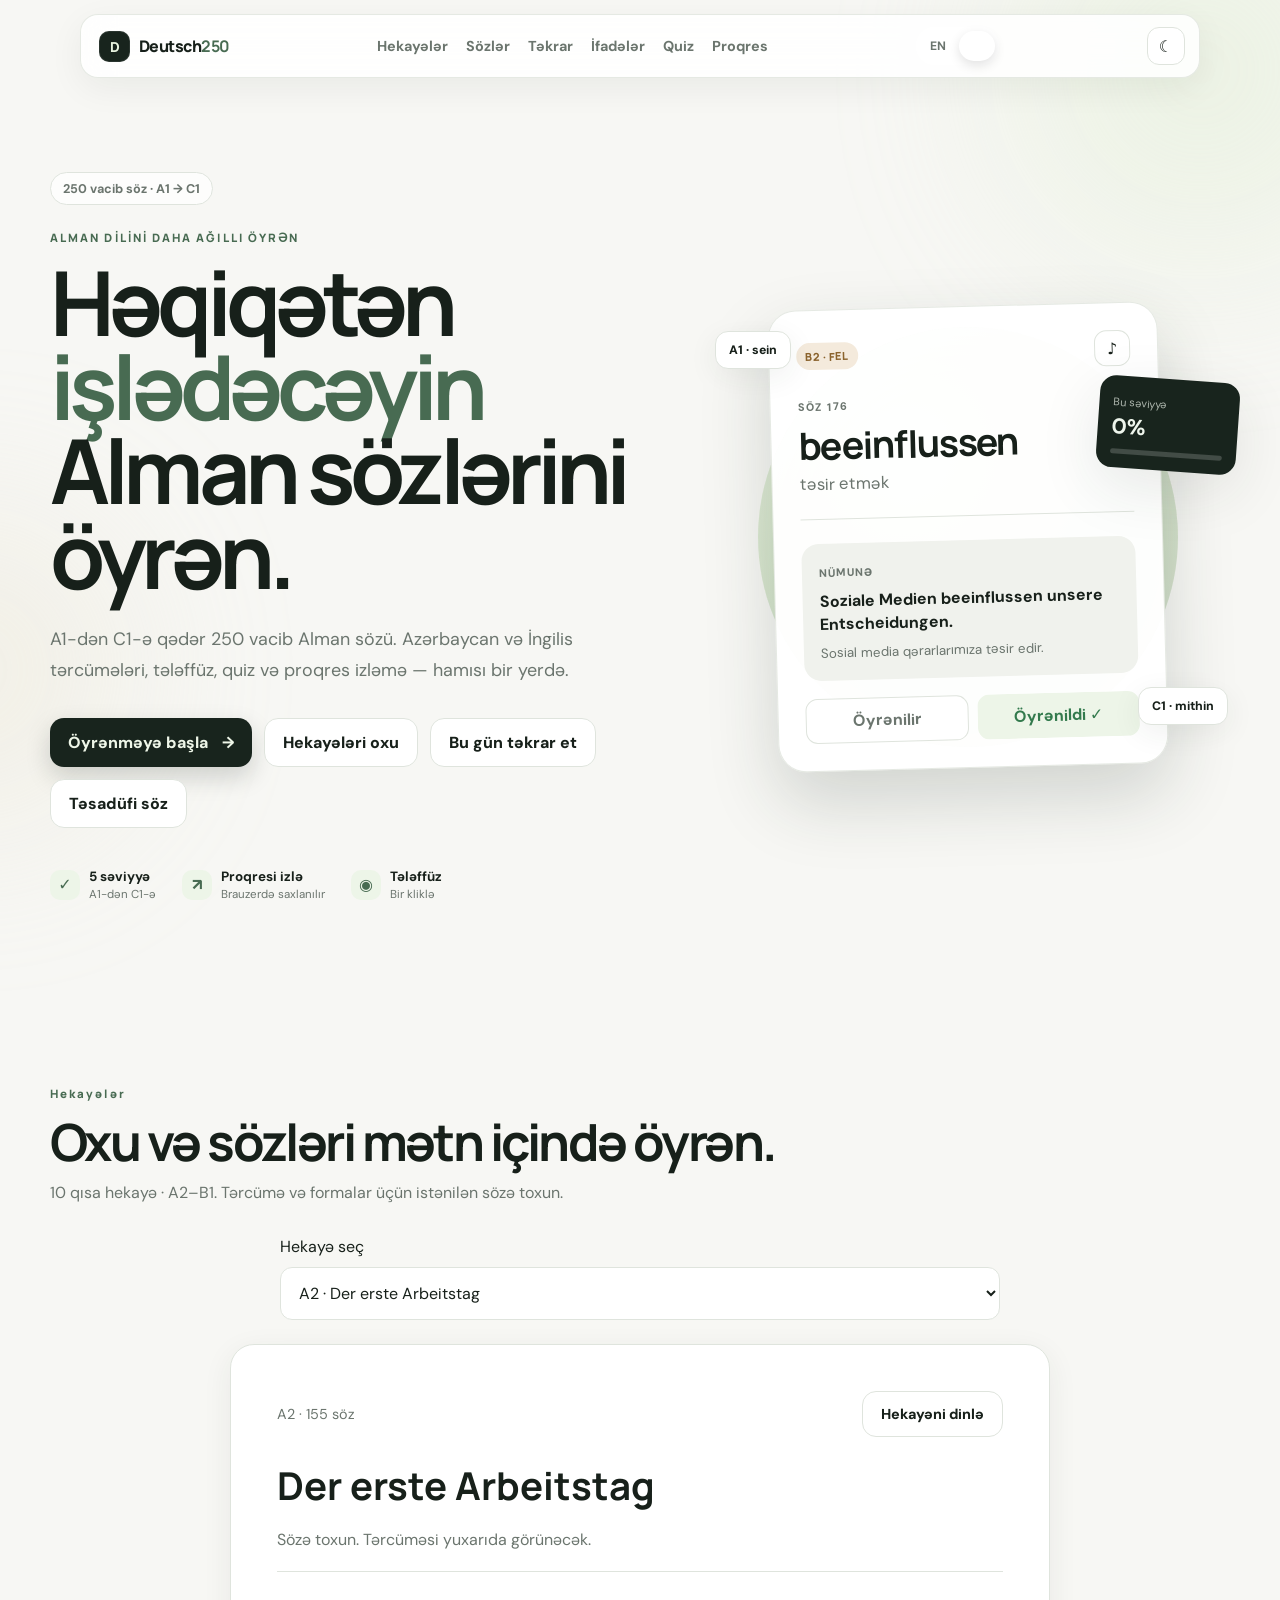
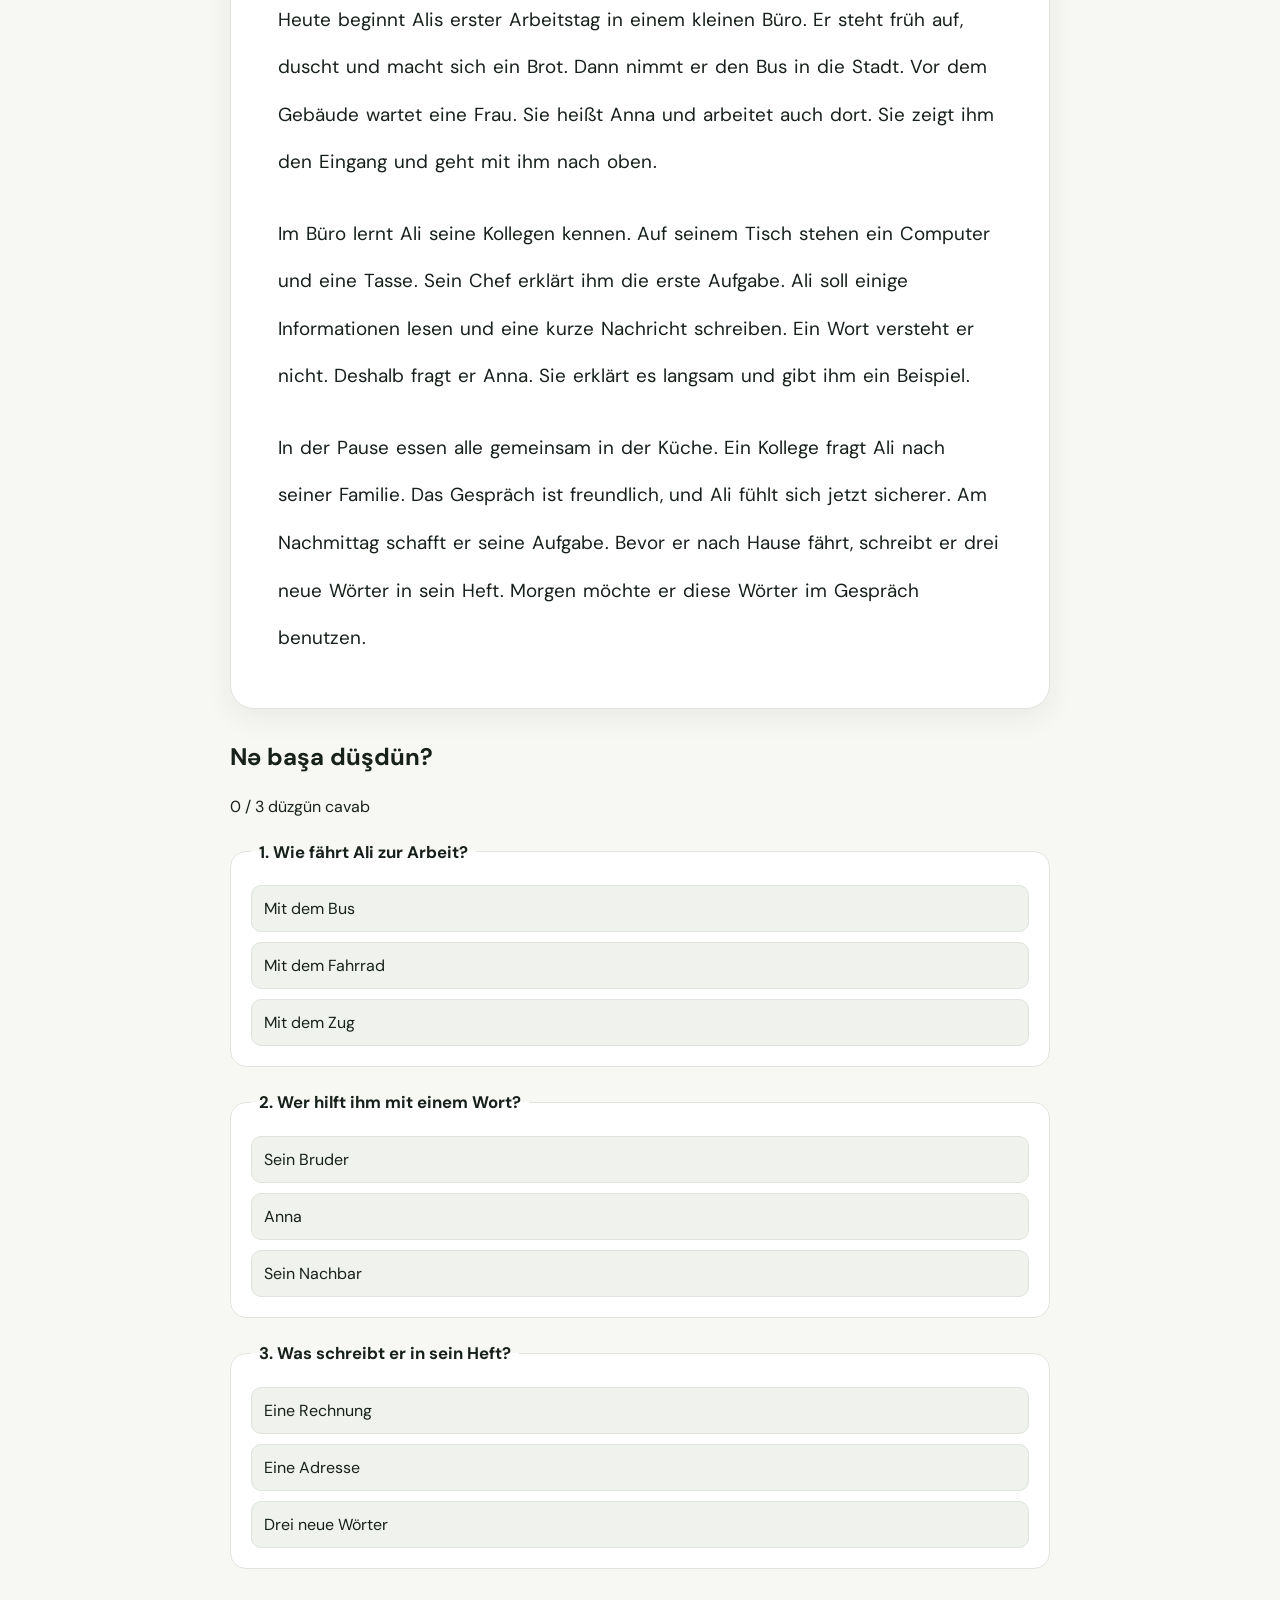
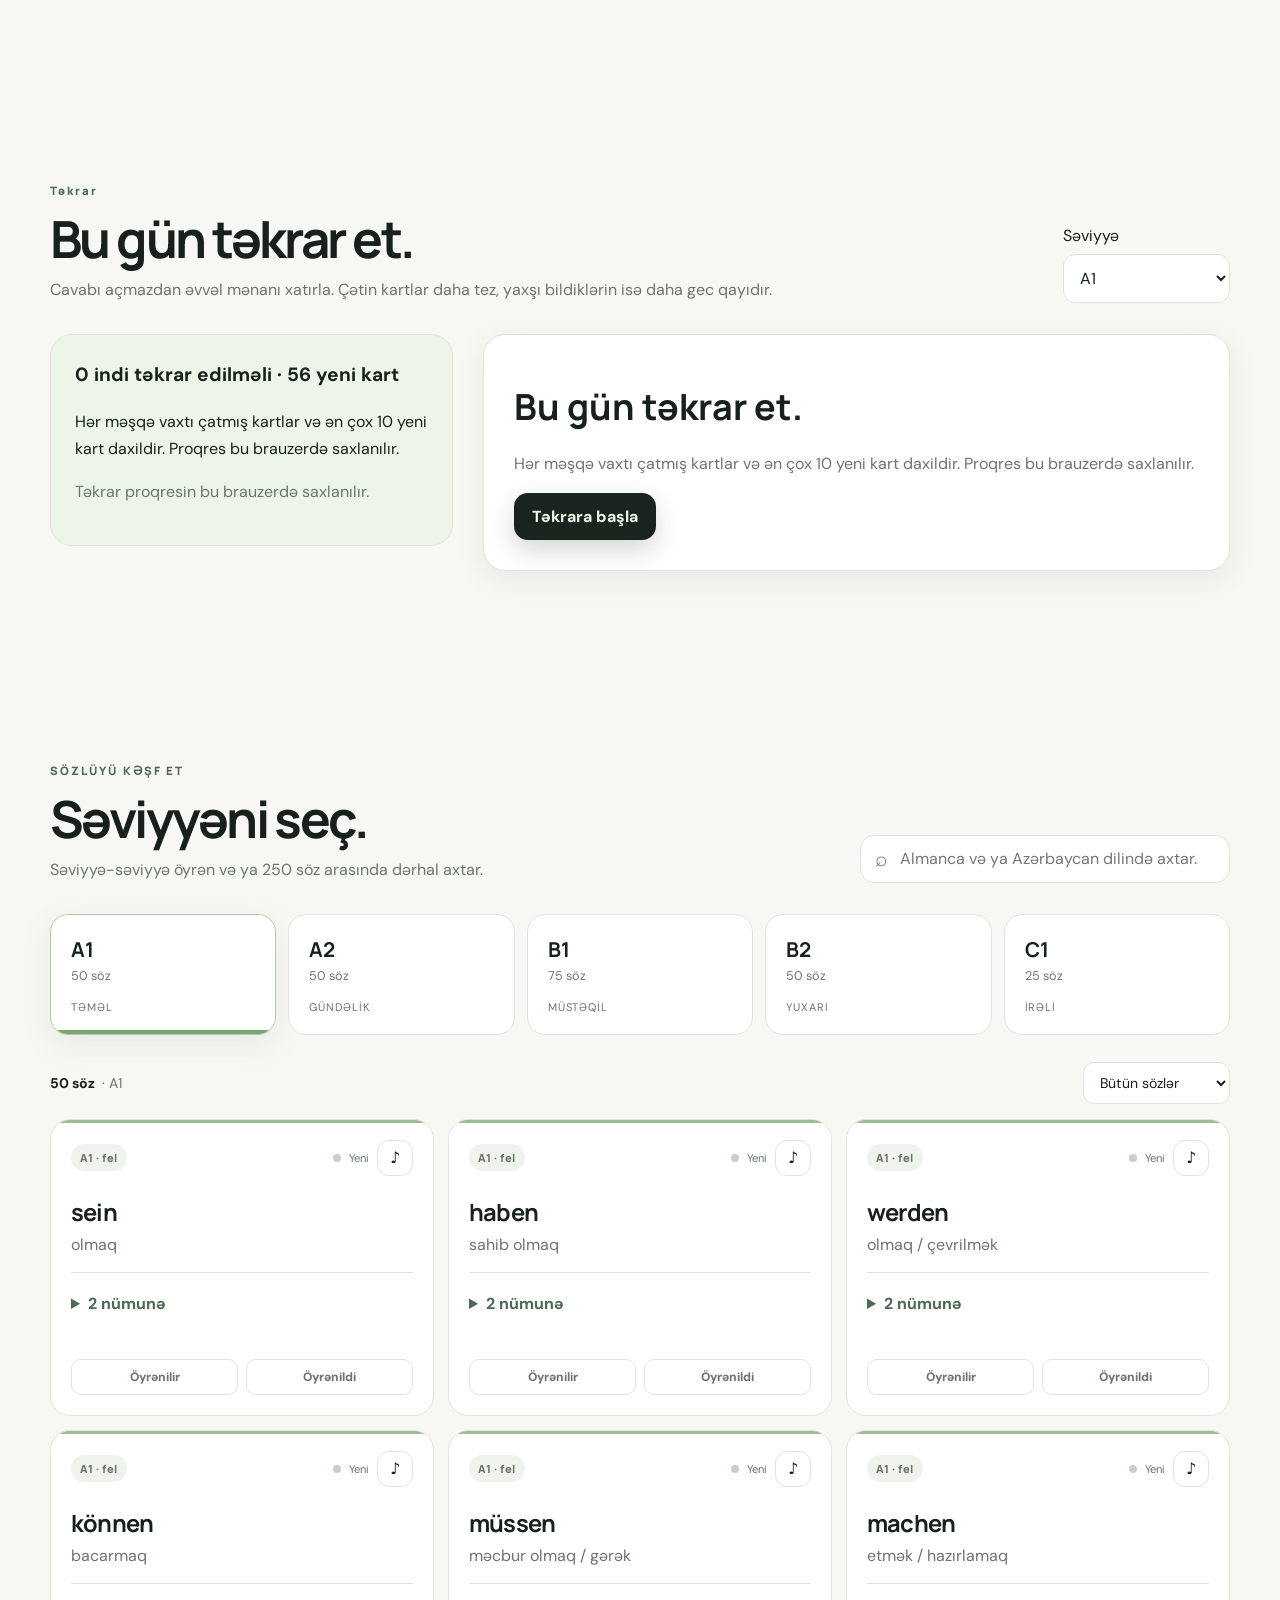
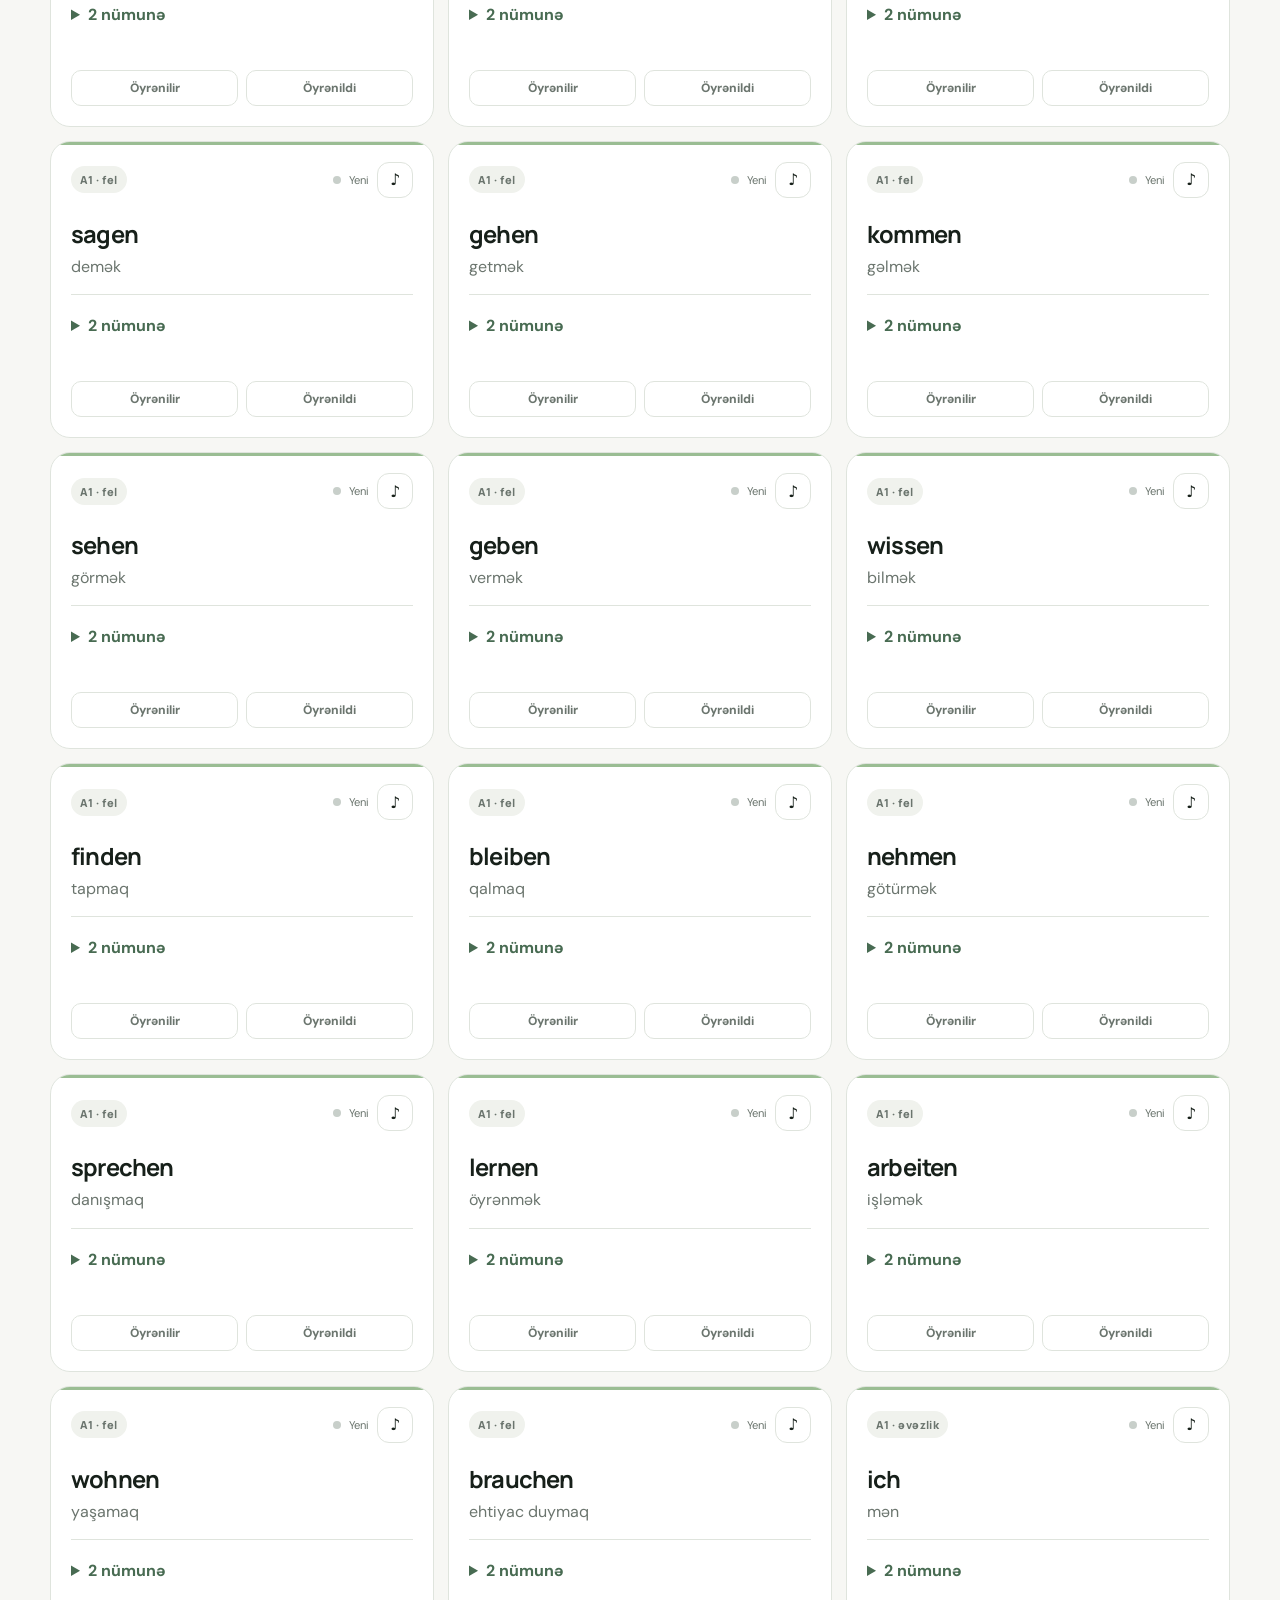
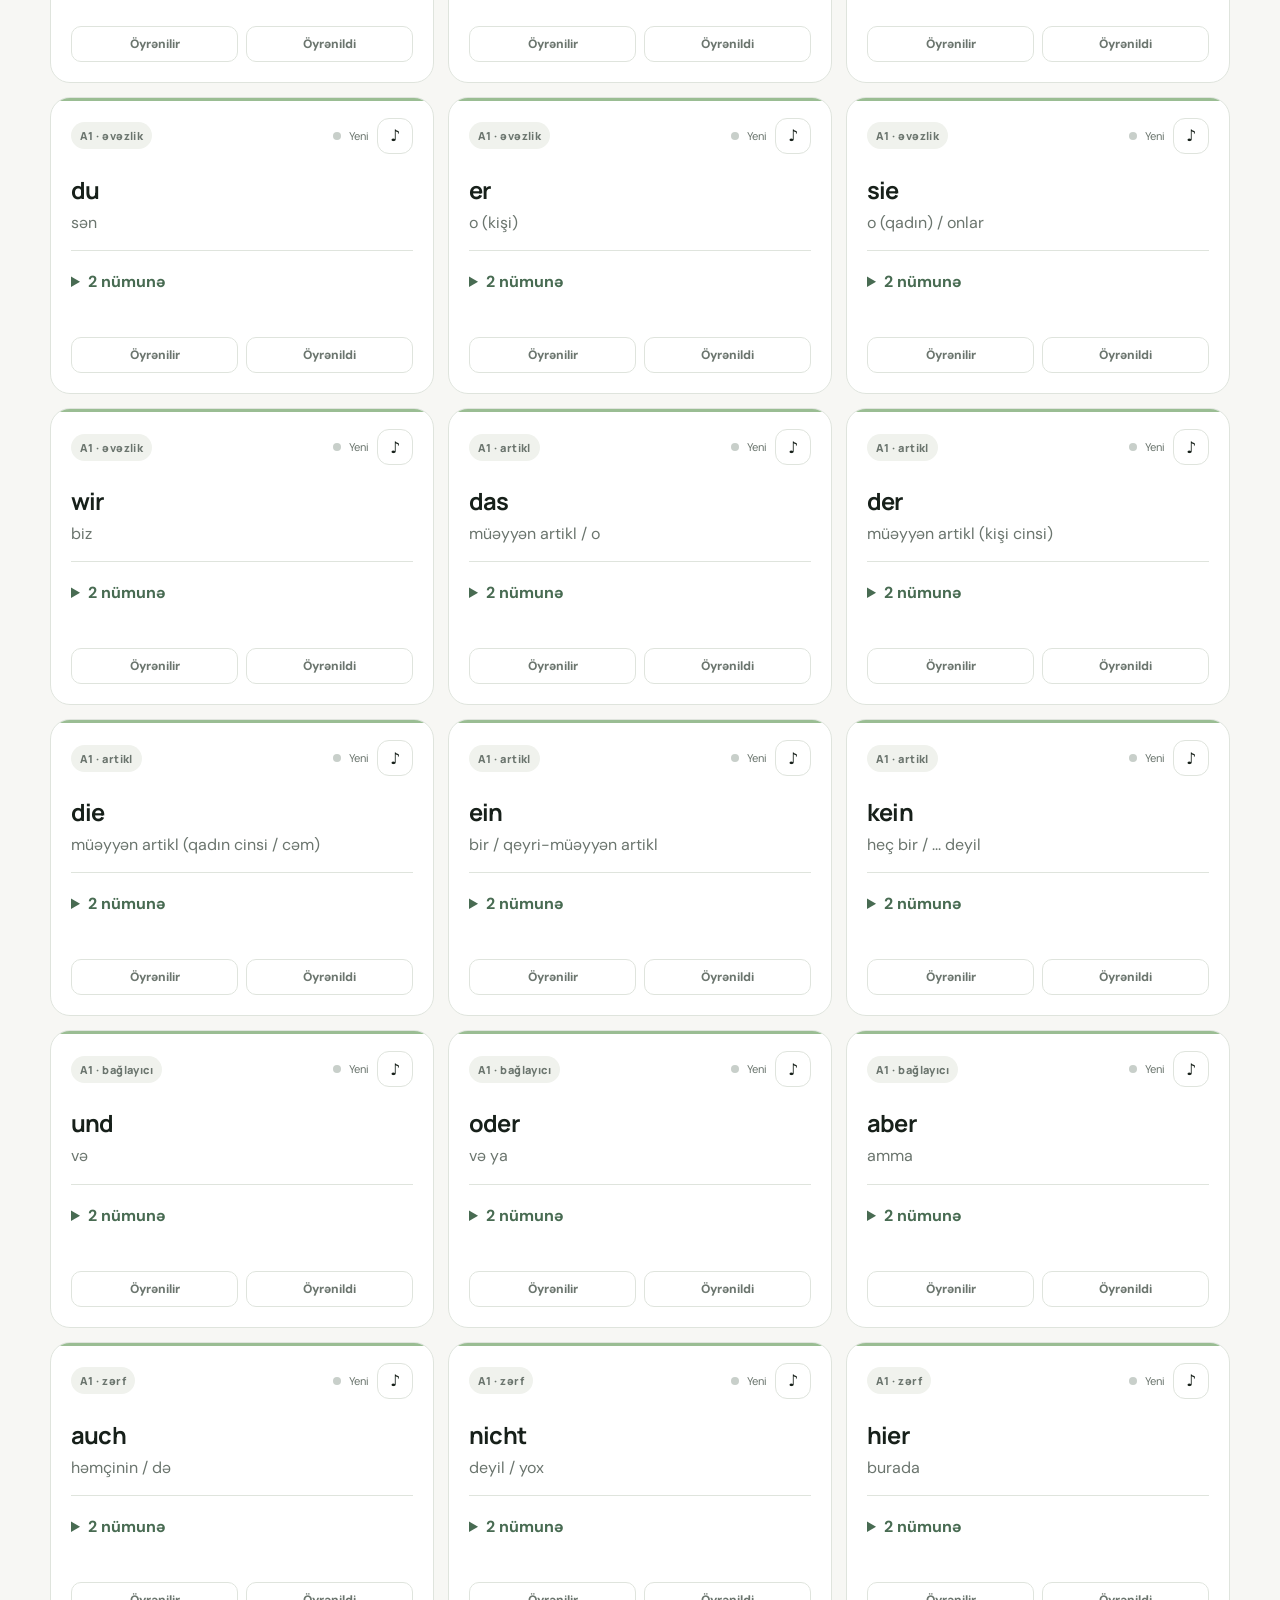
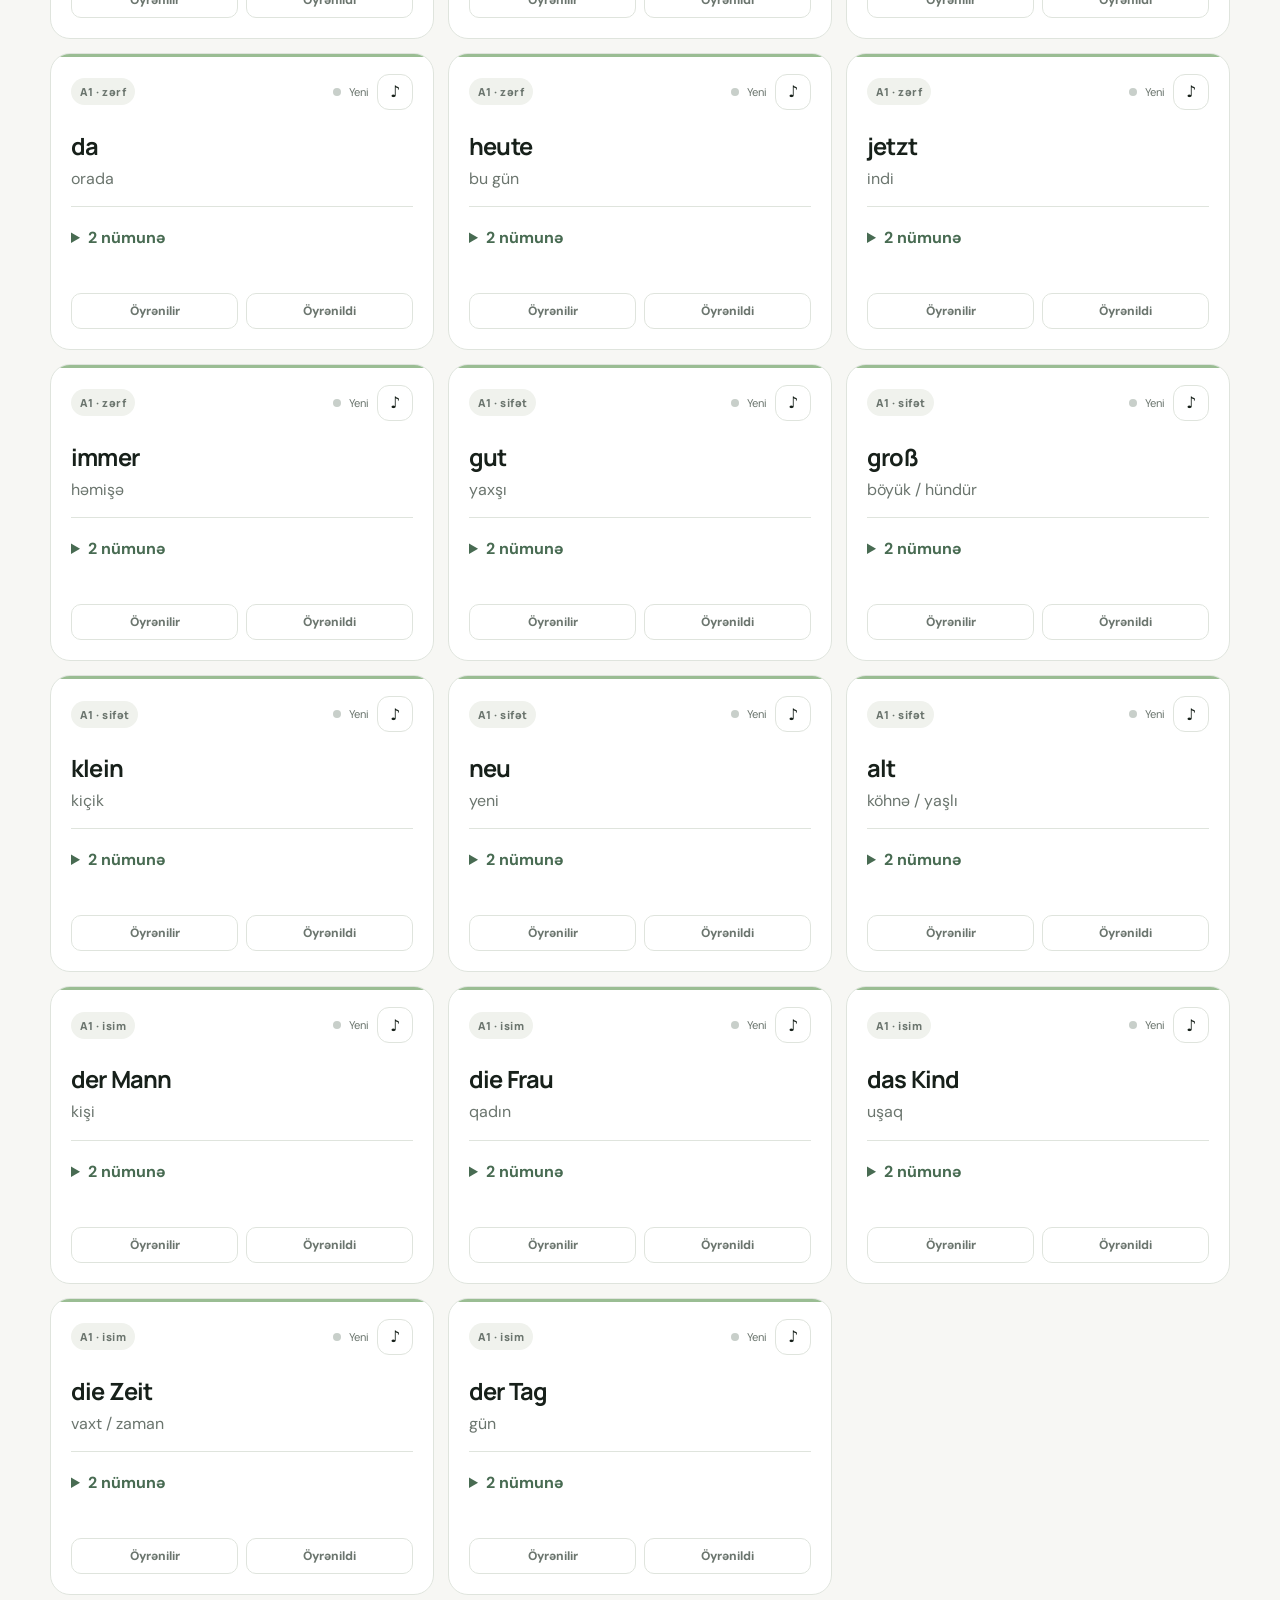
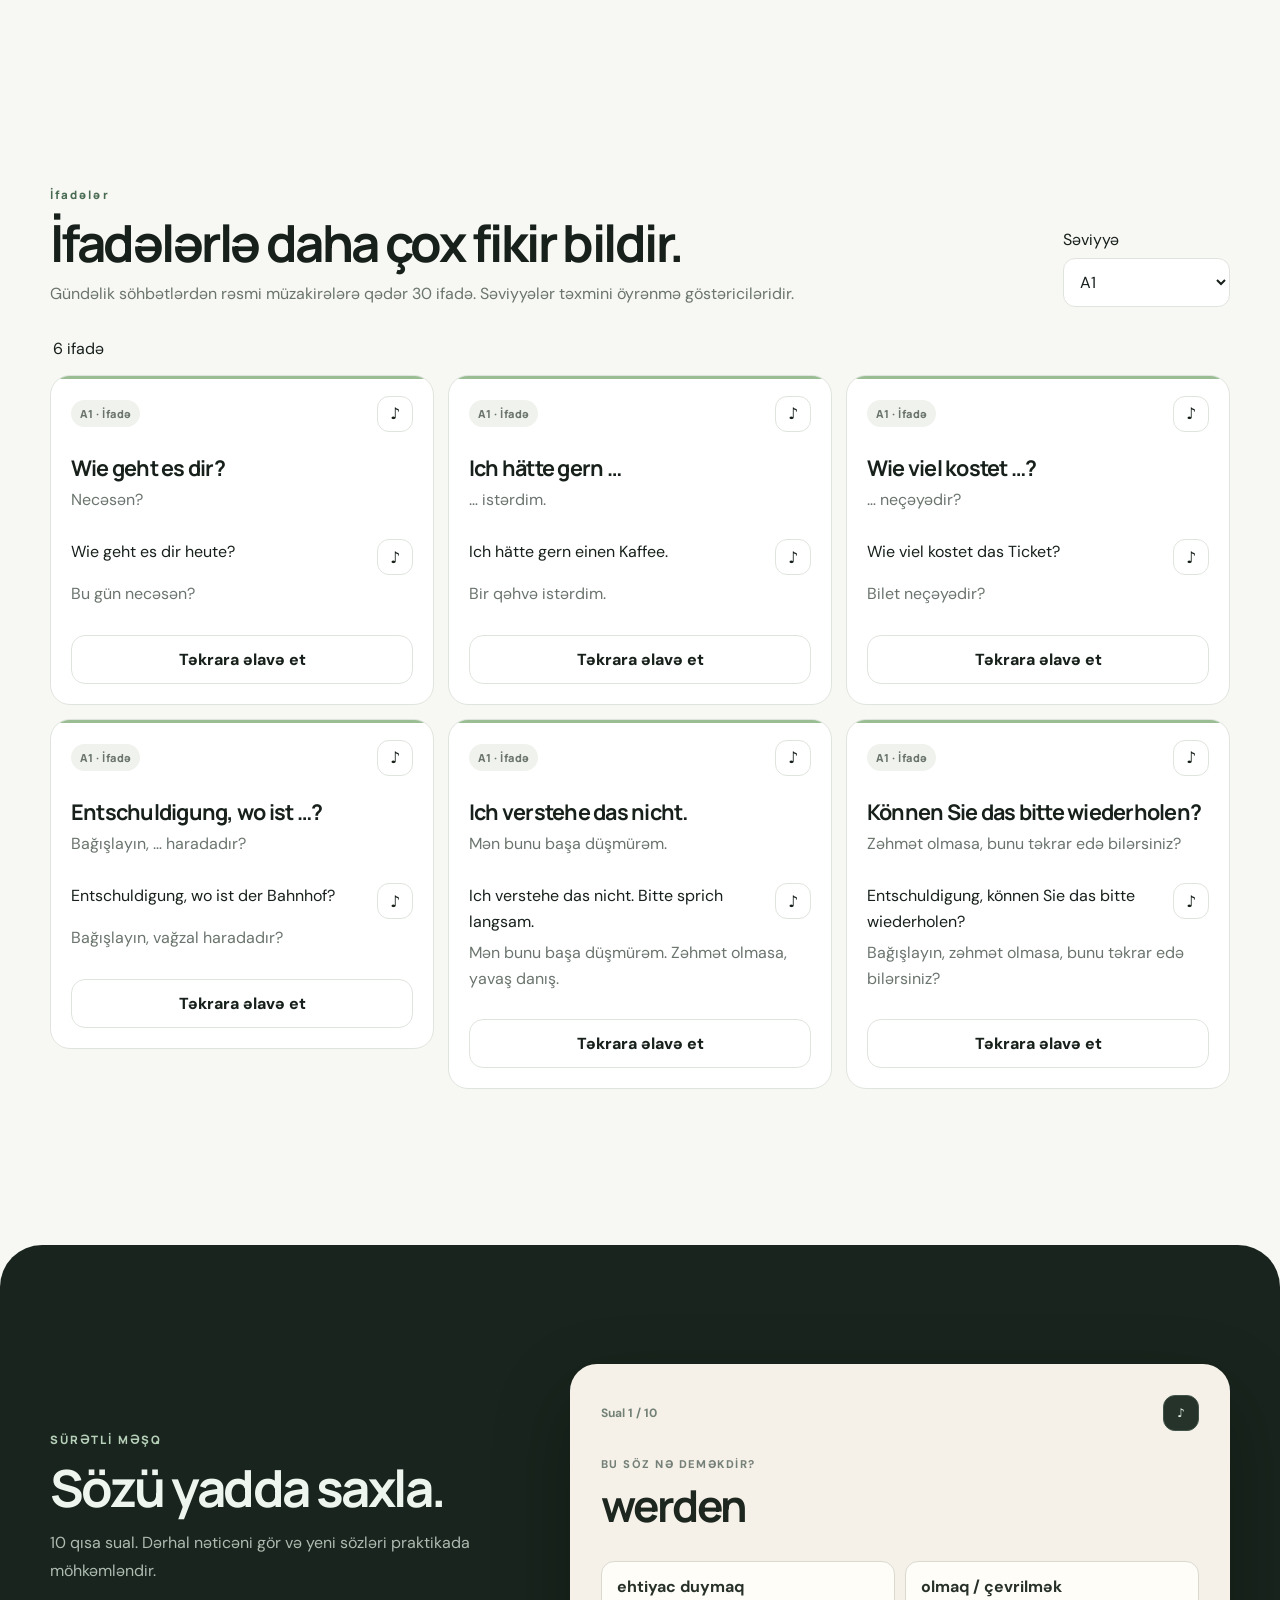
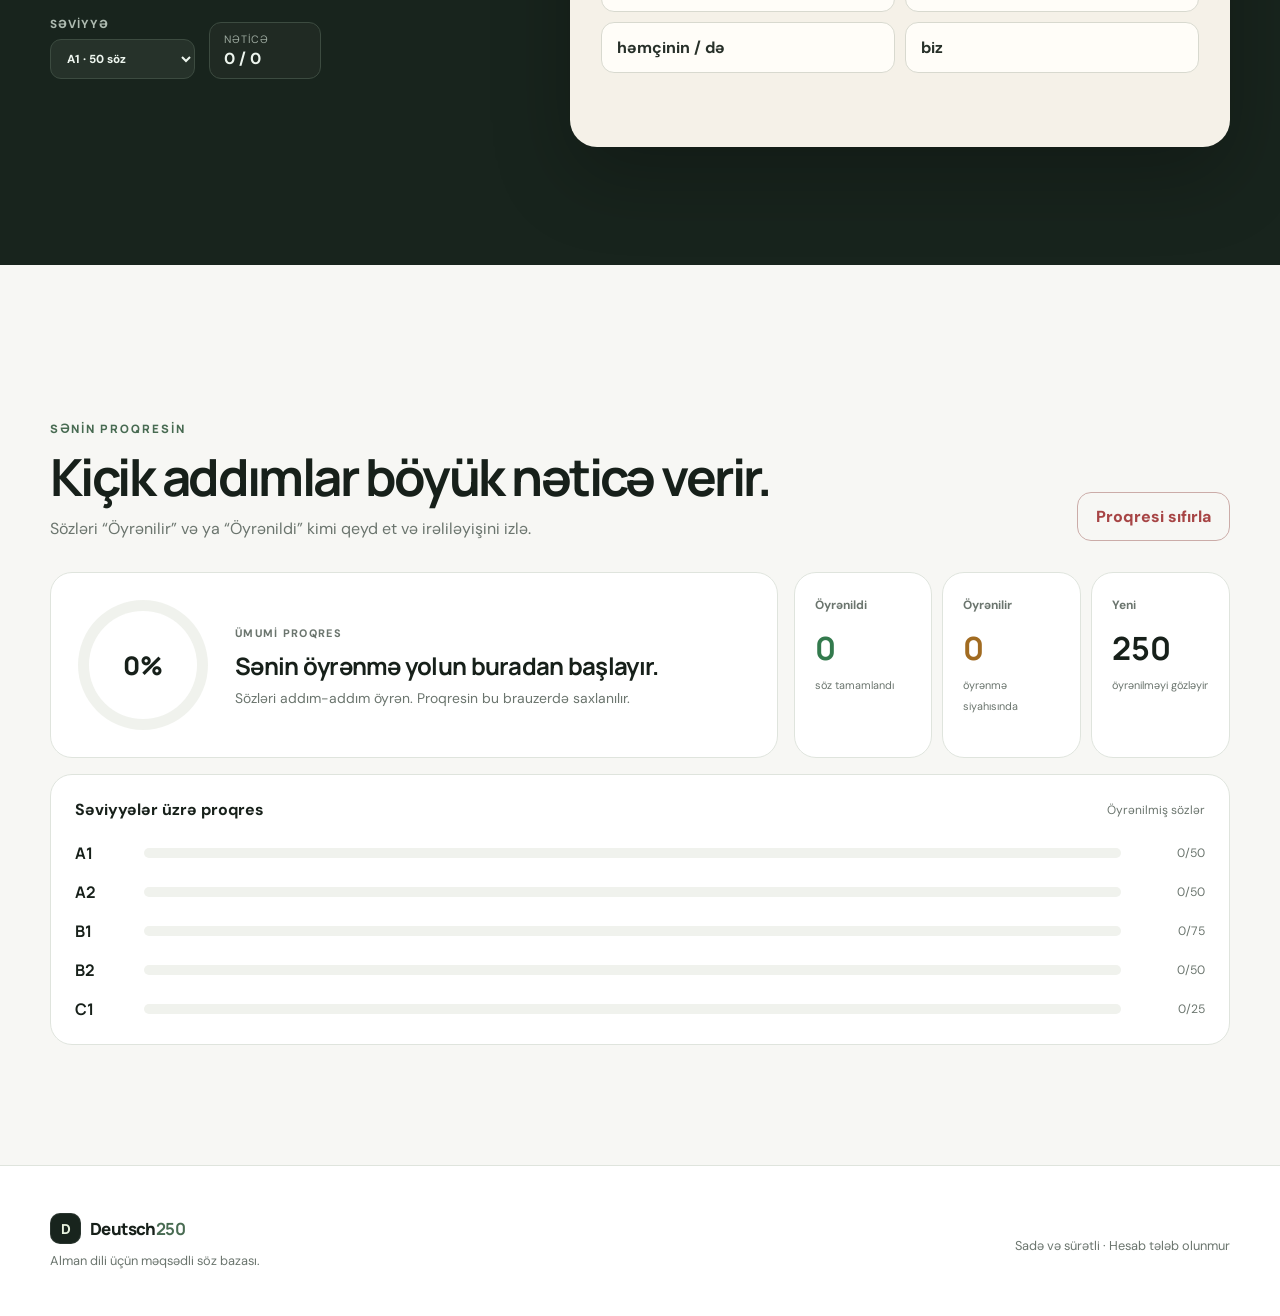
==== commit b43c8ade: "Add files via upload" ====
--- a/index.html
+++ b/index.html
@@ -1,5 +1,5 @@
 <!DOCTYPE html>
-<html lang="az" data-theme="light" data-build="13">
+<html lang="az" data-theme="light" data-build="14">
 <head>
   <meta charset="UTF-8" />
   <meta name="viewport" content="width=device-width, initial-scale=1.0" />
@@ -8,7 +8,7 @@
   <link rel="preconnect" href="https://fonts.googleapis.com">
   <link rel="preconnect" href="https://fonts.gstatic.com" crossorigin>
   <link href="https://fonts.googleapis.com/css2?family=DM+Sans:wght@400;500;600;700&family=Manrope:wght@600;700;800&display=swap" rel="stylesheet">
-  <link rel="stylesheet" href="styles.css?v=13" />
+  <link rel="stylesheet" href="styles.css?v=14" />
 </head>
 <body>
   <div class="ambient ambient-one"></div>
@@ -20,6 +20,7 @@
       <span>Deutsch<b>250</b></span>
     </a>
     <nav>
+      <a href="#stories" data-story-text="nav">Hekayələr</a>
       <a href="#learn" id="navWords">Sözlər</a>
       <a href="#review" data-feature-text="navReview">Təkrar</a>
       <a href="#phrases" data-feature-text="navPhrases">İfadələr</a>
@@ -42,6 +43,7 @@
         <p class="lead" id="heroLead">A1-dən C1-ə qədər 250 vacib Alman sözü. Azərbaycan və İngilis tərcümələri, tələffüz, quiz və proqres izləmə — hamısı bir yerdə.</p>
         <div class="hero-actions">
           <a class="btn primary" href="#learn" id="startLearningBtn">Öyrənməyə başla <span>→</span></a>
+          <a class="btn secondary" href="#stories" data-story-text="read">Hekayələri oxu</a>
           <a class="btn secondary" href="#review" data-feature-text="practice">Bu gün təkrar et</a>
           <button class="btn secondary" id="randomWordBtn" type="button">Təsadüfi söz</button>
         </div>
@@ -80,6 +82,13 @@
           <div class="tiny-bar"><i style="width:24%"></i></div>
         </div>
       </div>
+    </section>
+
+    <section id="stories" class="section shell stories-section">
+      <div class="section-head"><div><p class="eyebrow" data-story-text="nav">Hekayələr</p><h2 data-story-text="title">Oxu və sözləri mətn içində öyrən.</h2><p class="section-copy" data-story-text="intro"></p></div></div>
+      <label class="story-picker"><span data-story-text="choose">Hekayə seç</span><select id="storySelect"></select></label>
+      <article class="story-reader"><div class="story-reader-header"><span id="storyMeta"></span><button class="btn secondary" id="listenStory" type="button" data-story-text="listen">Hekayəni dinlə</button></div><h3 id="storyTitle" lang="de"></h3><p class="story-hint" data-story-text="hint"></p><div id="storyText" lang="de"></div></article>
+      <div class="story-comprehension"><h3 data-story-text="questions">Nə başa düşdün?</h3><p id="storyScore" role="status"></p><div id="storyQuestions"></div></div>
     </section>
 
     <section id="review" class="section shell review-section">
@@ -189,11 +198,14 @@
     </div>
   </footer>
 
+  <div id="wordPopup" class="word-popup" role="dialog" aria-modal="false" aria-labelledby="wordPopupTitle" hidden></div>
   <div class="toast" id="toast" role="status" aria-live="polite"></div>
-  <script src="examples.js?v=13"></script>
-  <script src="phrases.js?v=13"></script>
-  <script src="review.js?v=13"></script>
-  <script src="features.js?v=13"></script>
-  <script src="app.js?v=13"></script>
+  <script src="examples.js?v=14"></script>
+  <script src="phrases.js?v=14"></script>
+  <script src="review.js?v=14"></script>
+  <script src="stories-data.js?v=14"></script>
+  <script src="stories.js?v=14"></script>
+  <script src="features.js?v=14"></script>
+  <script src="app.js?v=14"></script>
 </body>
 </html>
--- a/styles.css
+++ b/styles.css
@@ -130,3 +130,35 @@
  #review .section-head,#phrases .section-head{align-items:stretch}
 }
 @media(prefers-reduced-motion:reduce){html{scroll-behavior:auto}*,*::before,*::after{animation:none!important;transition:none!important}.reveal{opacity:1;transform:none}}
+
+/* Story reading and anchored word translations. */
+.story-picker{display:flex;flex-direction:column;gap:10px;max-width:720px;margin:0 auto 24px;font-size:1rem}
+.story-picker select{padding:14px;border:1px solid var(--line);border-radius:12px;background:var(--surface);color:var(--ink);width:100%;font:inherit}
+.story-reader{max-width:820px;margin:auto;background:var(--surface);border:1px solid var(--line);border-radius:24px;padding:clamp(20px,4vw,46px);box-shadow:var(--shadow-soft)}
+.story-reader-header{display:flex;justify-content:space-between;align-items:center;gap:16px;flex-wrap:wrap;font-size:.9rem;color:var(--muted)}
+.story-reader h3{font-family:Manrope,sans-serif;font-size:clamp(1.6rem,4vw,2.4rem);line-height:1.3;margin:24px 0 14px}
+.story-hint{font-size:1rem;color:var(--muted);line-height:1.6;padding-bottom:18px;border-bottom:1px solid var(--line)}
+#storyText{font-size:1.18rem;line-height:2.2;color:var(--ink)}
+#storyText p{margin:24px 0 0}
+.story-word{display:inline;border:0;padding:3px 1px;margin:0;border-radius:4px;color:inherit;font:inherit;line-height:inherit;background:transparent;cursor:pointer;touch-action:manipulation}
+.story-word:hover,.story-word.word-selected{background:var(--brand-2);box-shadow:0 2px 0 var(--brand)}
+.story-word:focus-visible{outline:2px solid var(--brand);outline-offset:1px}
+.word-popup[hidden]{display:none!important}
+.word-popup{position:fixed;z-index:100;width:350px;max-width:calc(100vw - 24px);overflow:auto;background:var(--surface);color:var(--ink);border:1px solid var(--brand);border-radius:18px;box-shadow:0 12px 42px rgba(0,0,0,.24);padding:18px;overscroll-behavior:contain}
+.word-popup-top{display:flex;align-items:center;justify-content:space-between;gap:8px;font-size:.875rem;color:var(--muted)}
+#closeWordPopup{font-size:1.5rem;line-height:1;background:var(--surface-2);color:var(--ink);border:0;border-radius:8px;width:36px;height:36px;cursor:pointer;flex-shrink:0}
+.word-popup h3{font:800 1.35rem/1.4 Manrope,sans-serif;margin:10px 0;overflow-wrap:anywhere}
+.popup-meaning{font-size:1.1rem;line-height:1.5;margin:8px 0 16px;color:var(--brand)}
+.popup-grammar{display:flex;flex-direction:column;gap:6px;padding:12px 0;border-top:1px solid var(--line);font-size:1rem;line-height:1.5}
+.popup-grammar small{color:var(--muted);font-size:.875rem}
+.popup-actions{display:flex;align-items:center;gap:10px;margin-top:12px}.popup-actions .btn{flex:1;font-size:.9rem}
+.story-comprehension{max-width:820px;margin:32px auto 0}.story-comprehension h3{font-size:1.5rem}
+.story-question{border:1px solid var(--line);border-radius:16px;padding:20px;margin:22px 0;background:var(--surface);min-width:0}
+.story-question legend{font-size:1.05rem;font-weight:700;line-height:1.6;padding:0 8px;max-width:100%}
+.story-options{display:grid;grid-template-columns:1fr;gap:10px}
+.story-options button{padding:12px;text-align:left;background:var(--surface-2);border:1px solid var(--line);border-radius:10px;color:var(--ink);font-size:1rem;cursor:pointer}
+.story-options .answer-correct{border-color:var(--success);color:var(--success);opacity:1}
+.story-options .answer-wrong{border-color:var(--danger);color:var(--danger);opacity:1}
+.story-answer-feedback{font-size:1rem;line-height:1.6;margin-bottom:0}
+@media(max-width:1000px){.topbar{height:auto;min-height:64px;flex-wrap:wrap;gap:10px;padding:12px 14px}.topbar nav{display:flex;order:4;width:100%;justify-content:space-between;gap:14px;overflow-x:auto;padding:6px 0}.topbar nav a{white-space:nowrap}html{scroll-padding-top:145px}}
+@media(max-width:480px){#storyText{font-size:1.08rem;line-height:2.15}.story-reader{padding:20px 16px}.story-question{padding:16px 12px}.word-popup{padding:14px}}
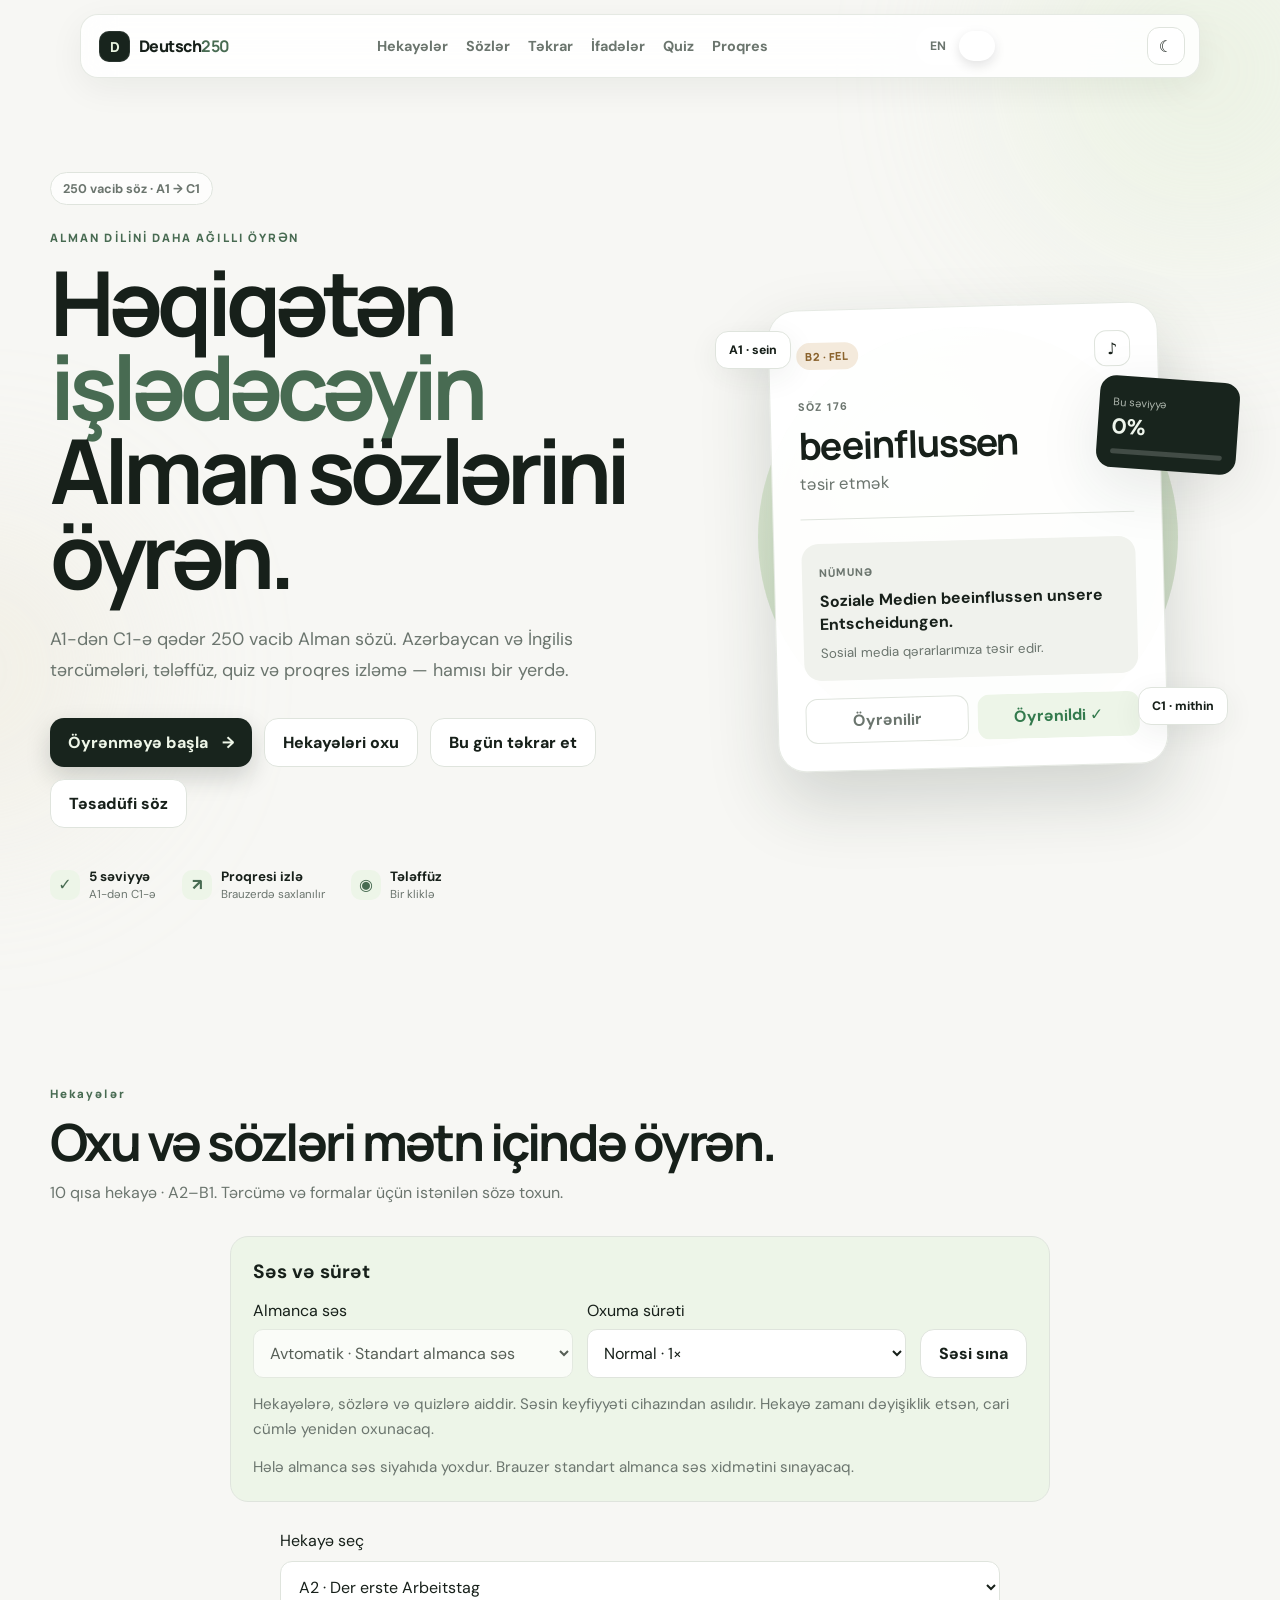
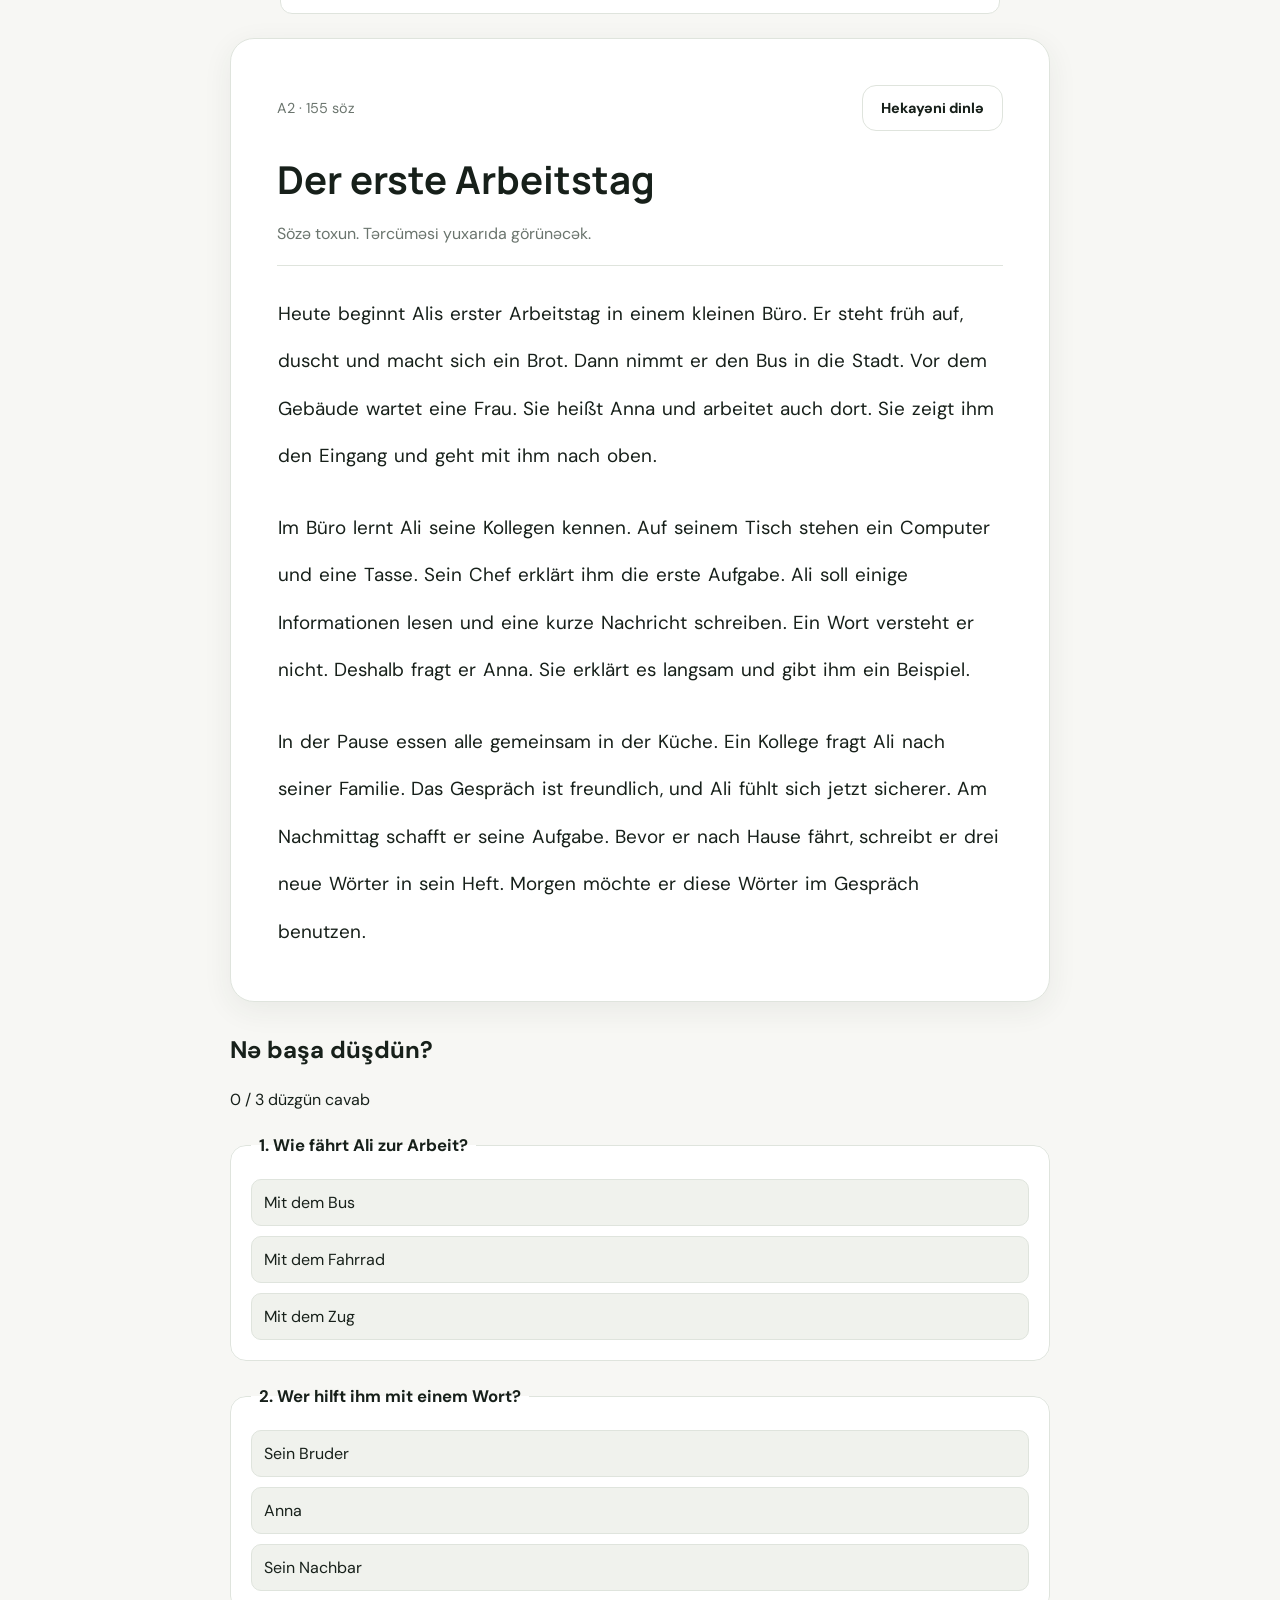
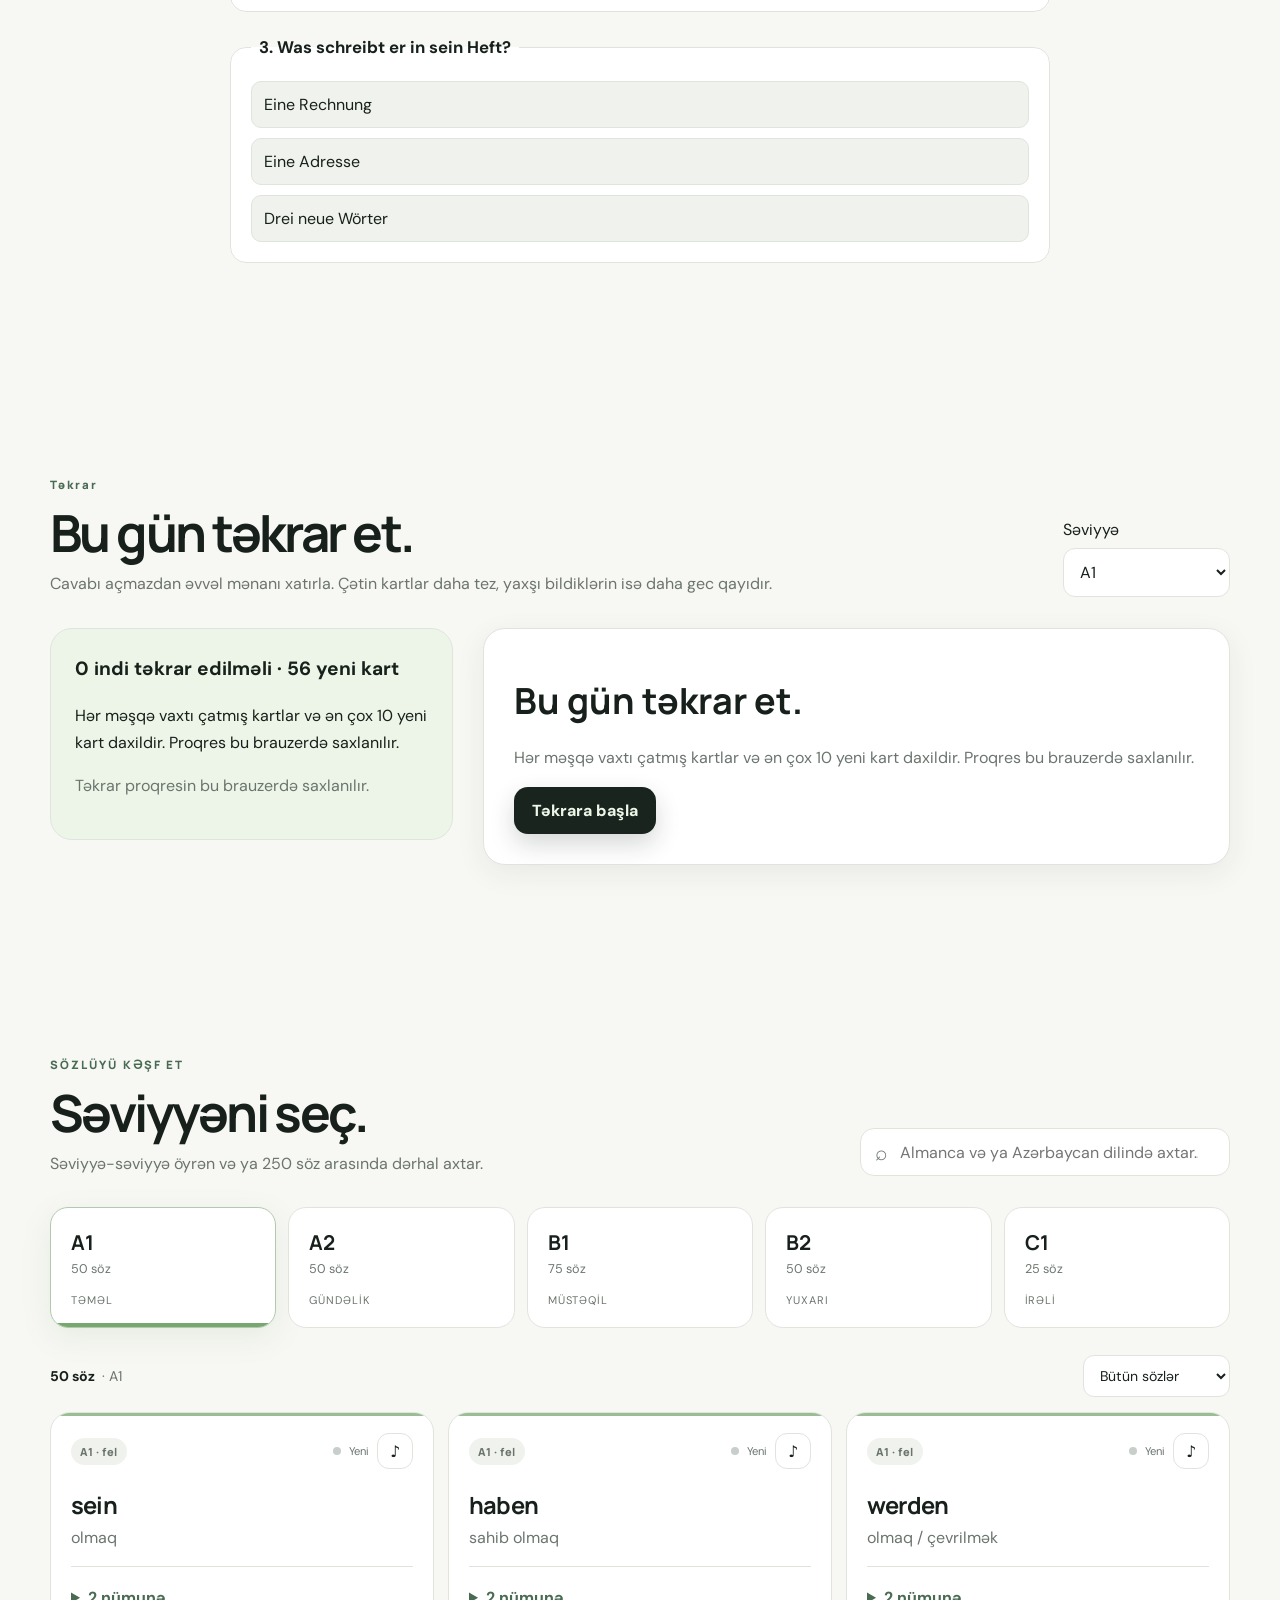
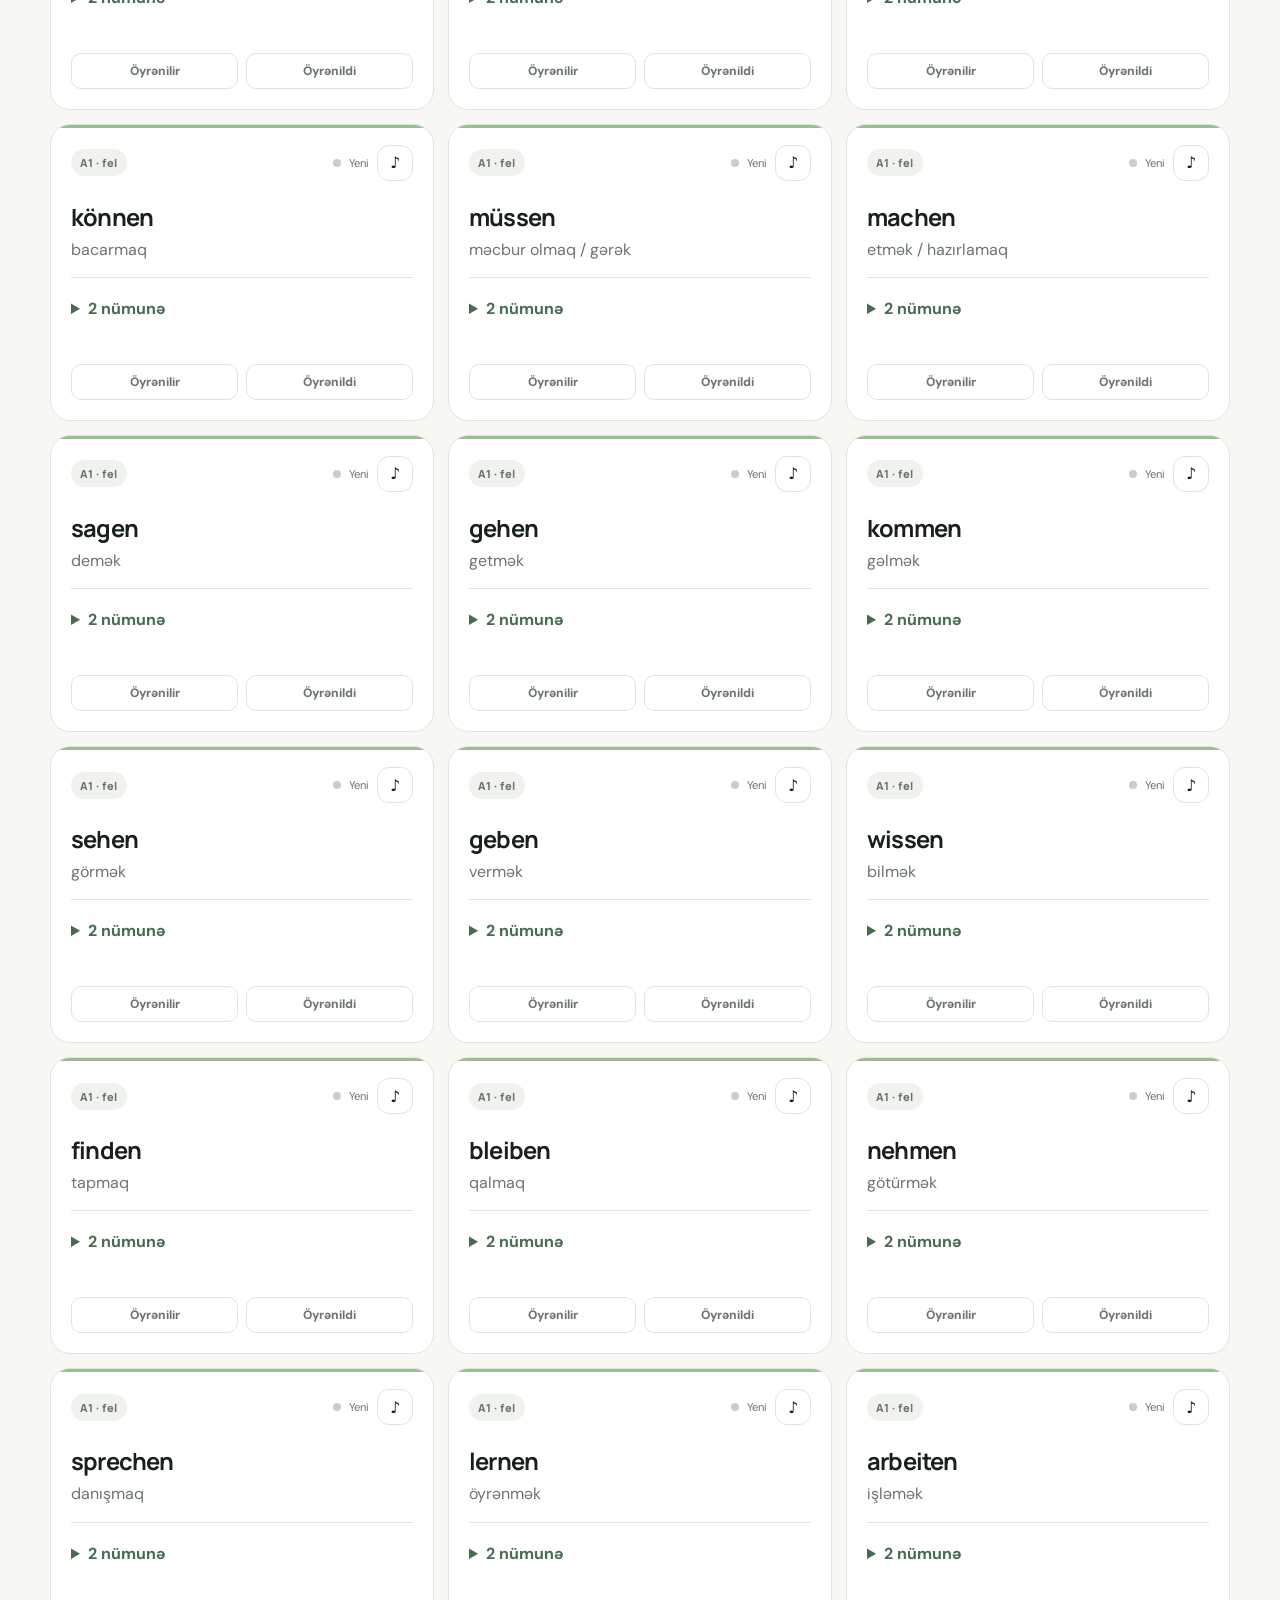
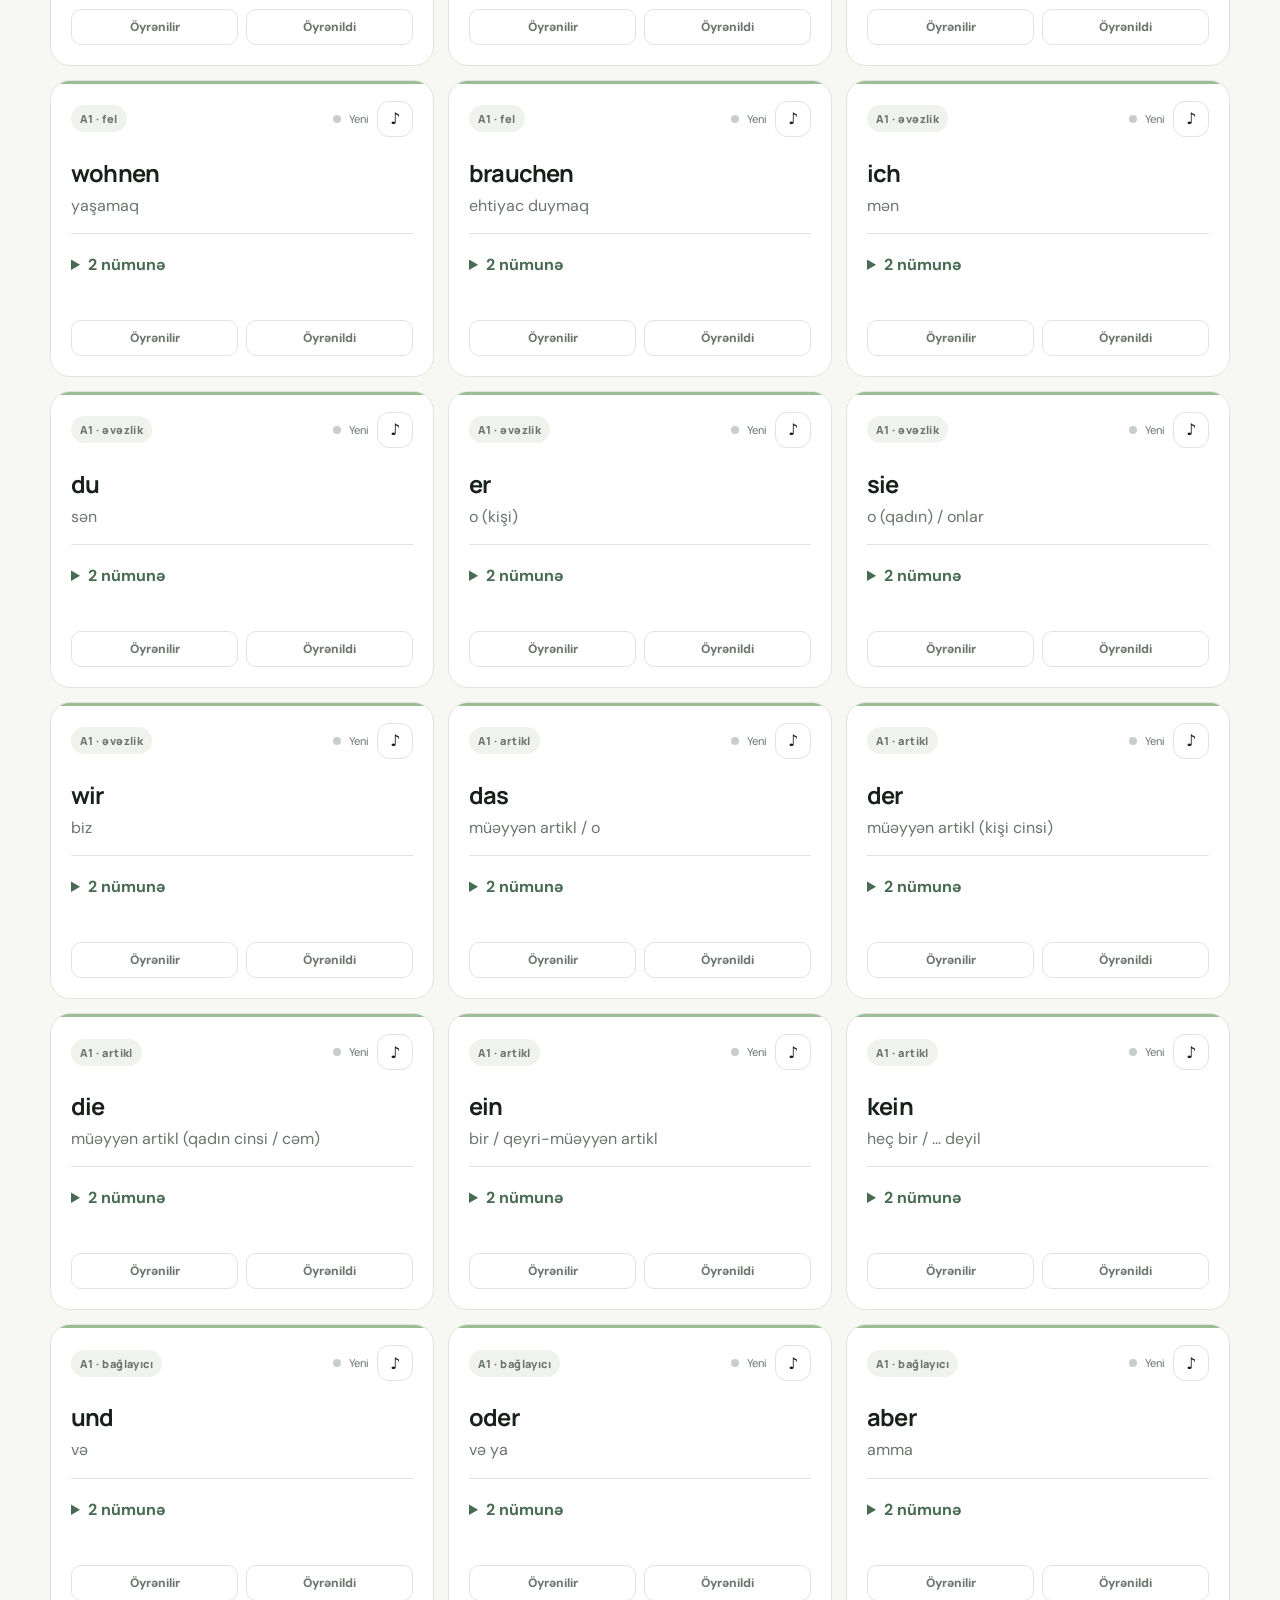
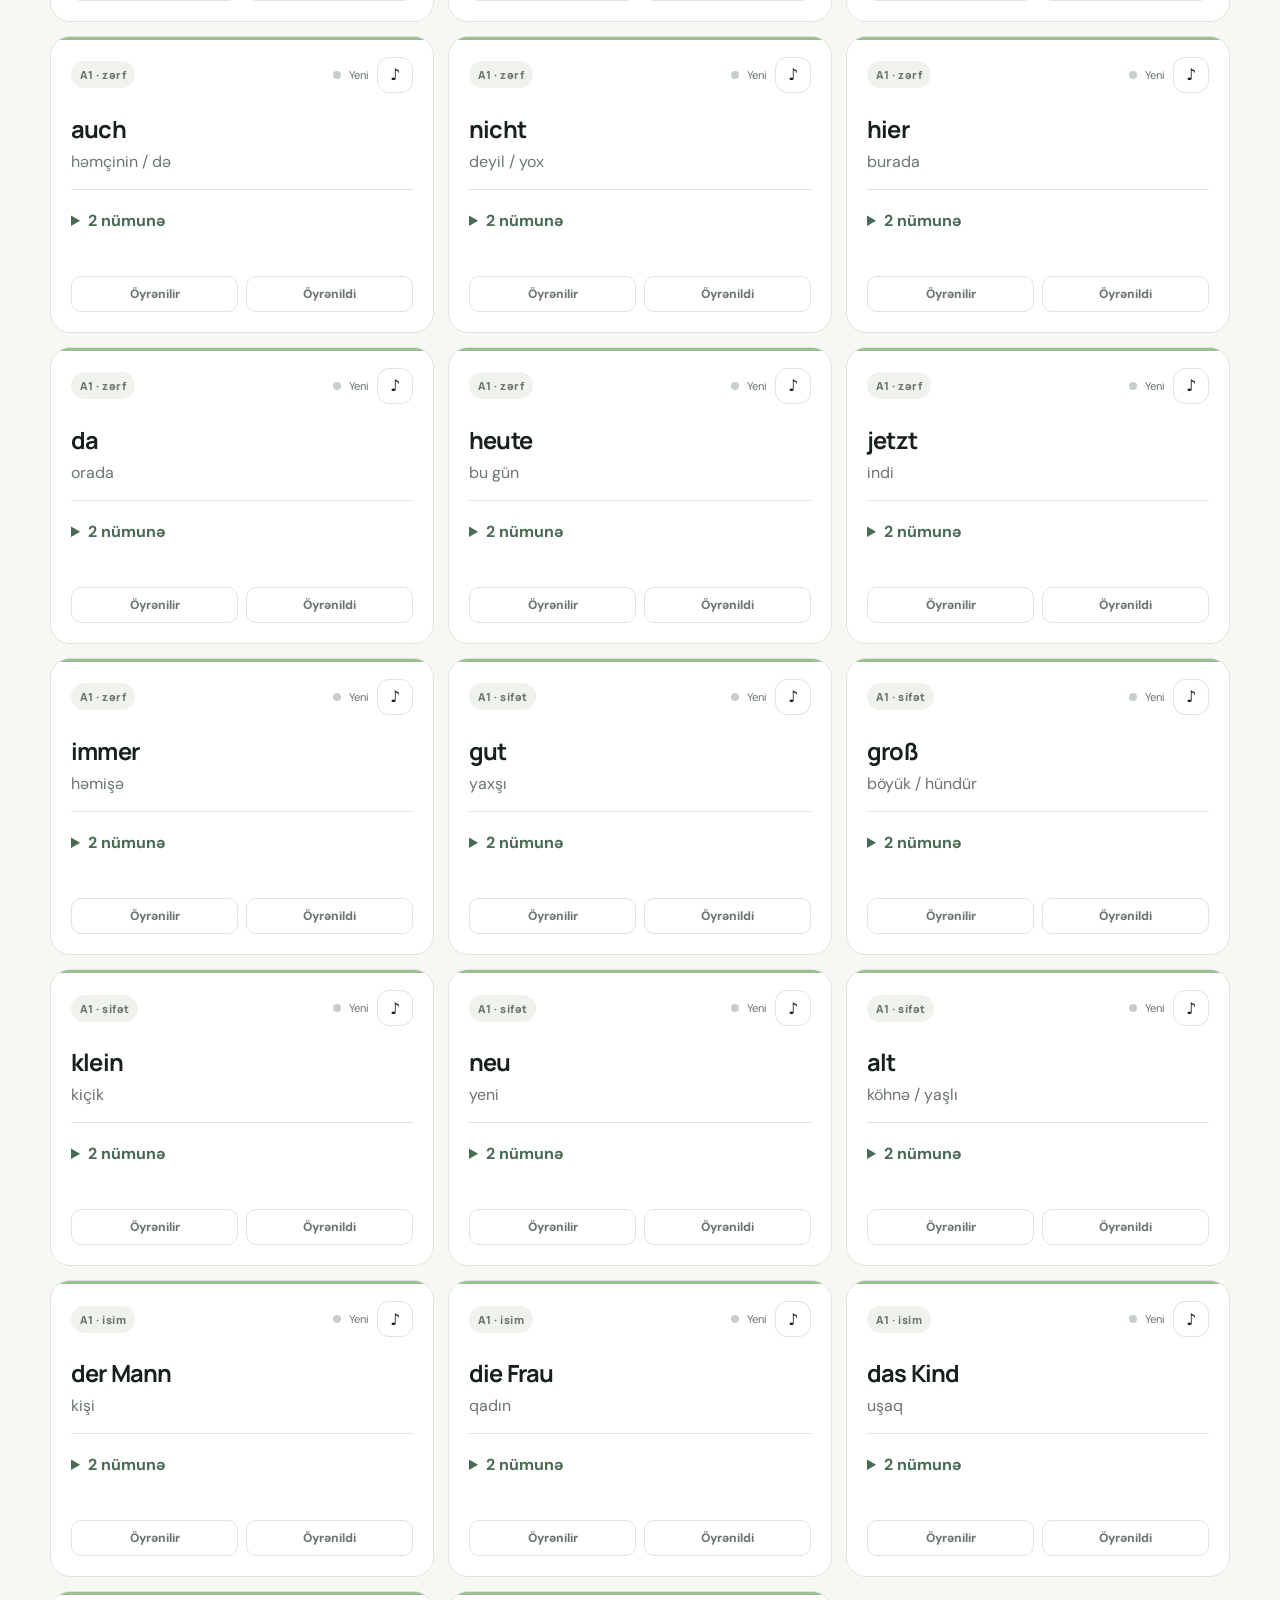
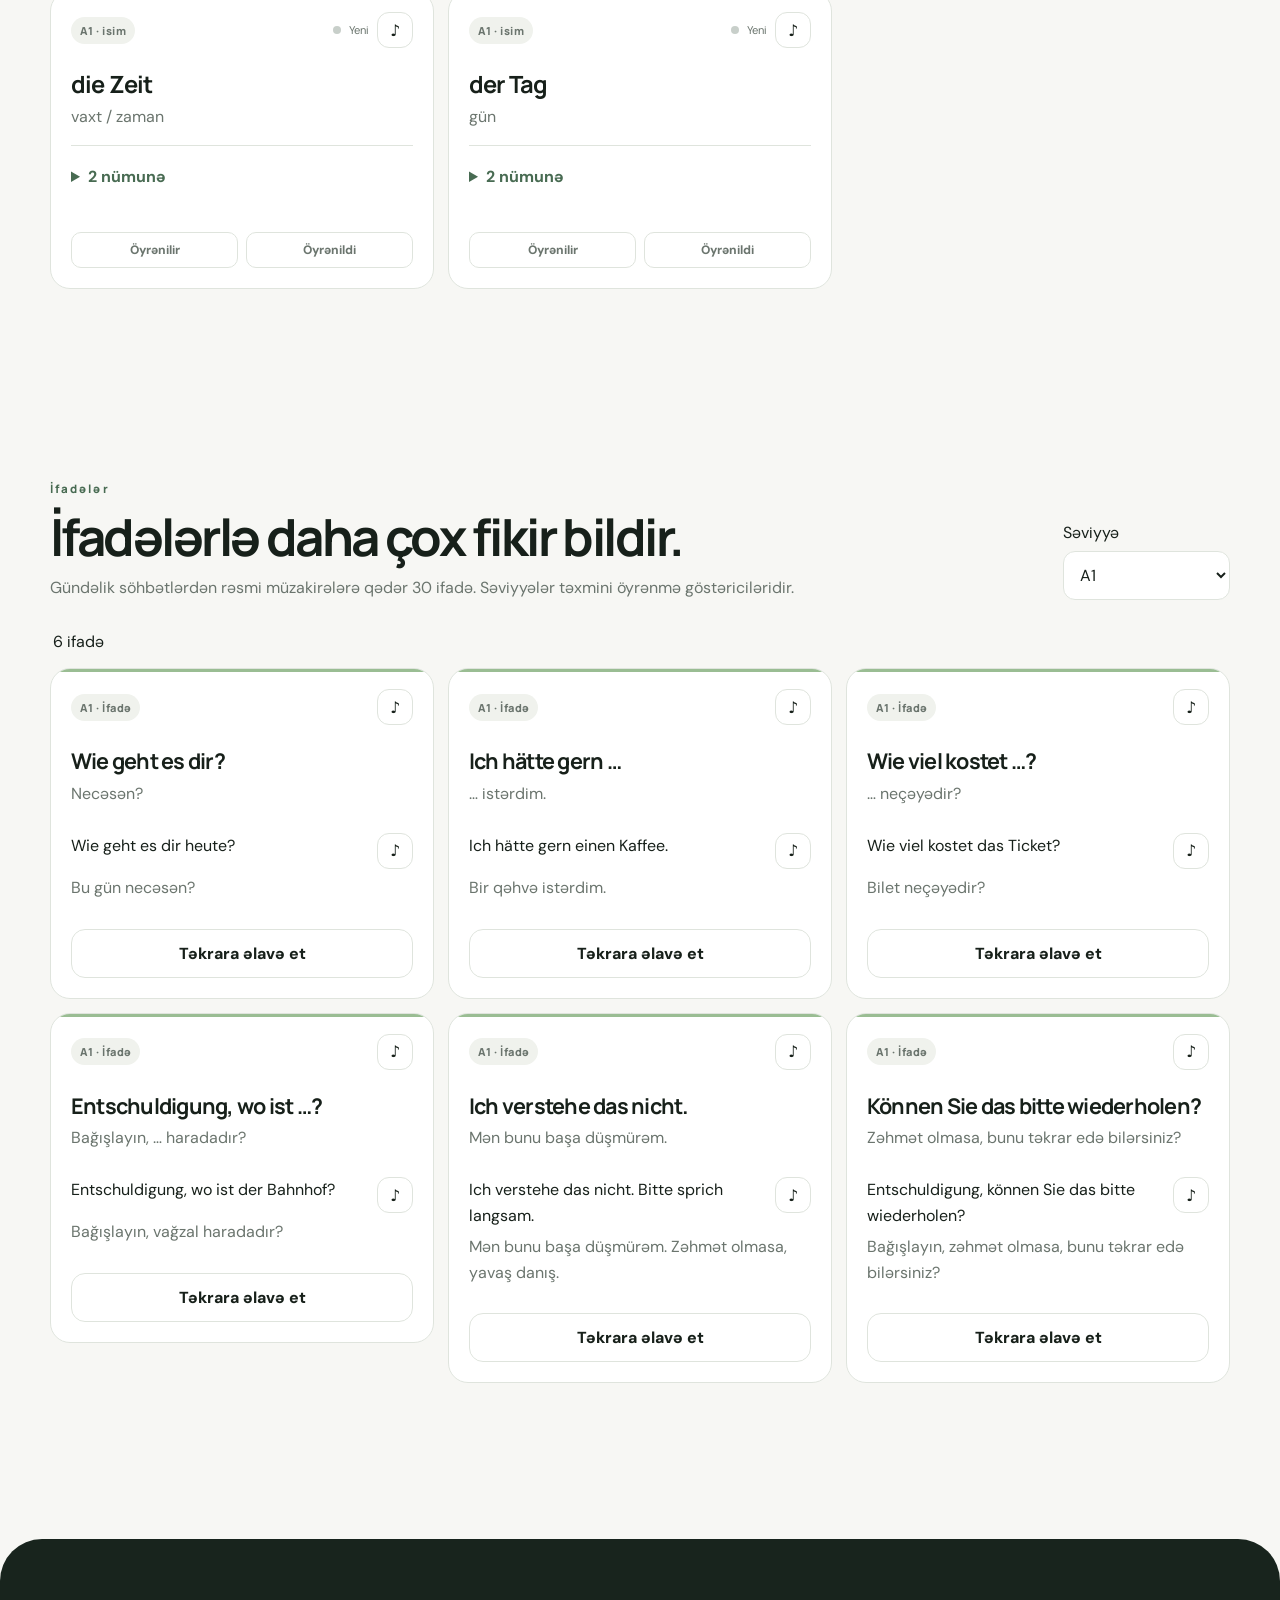
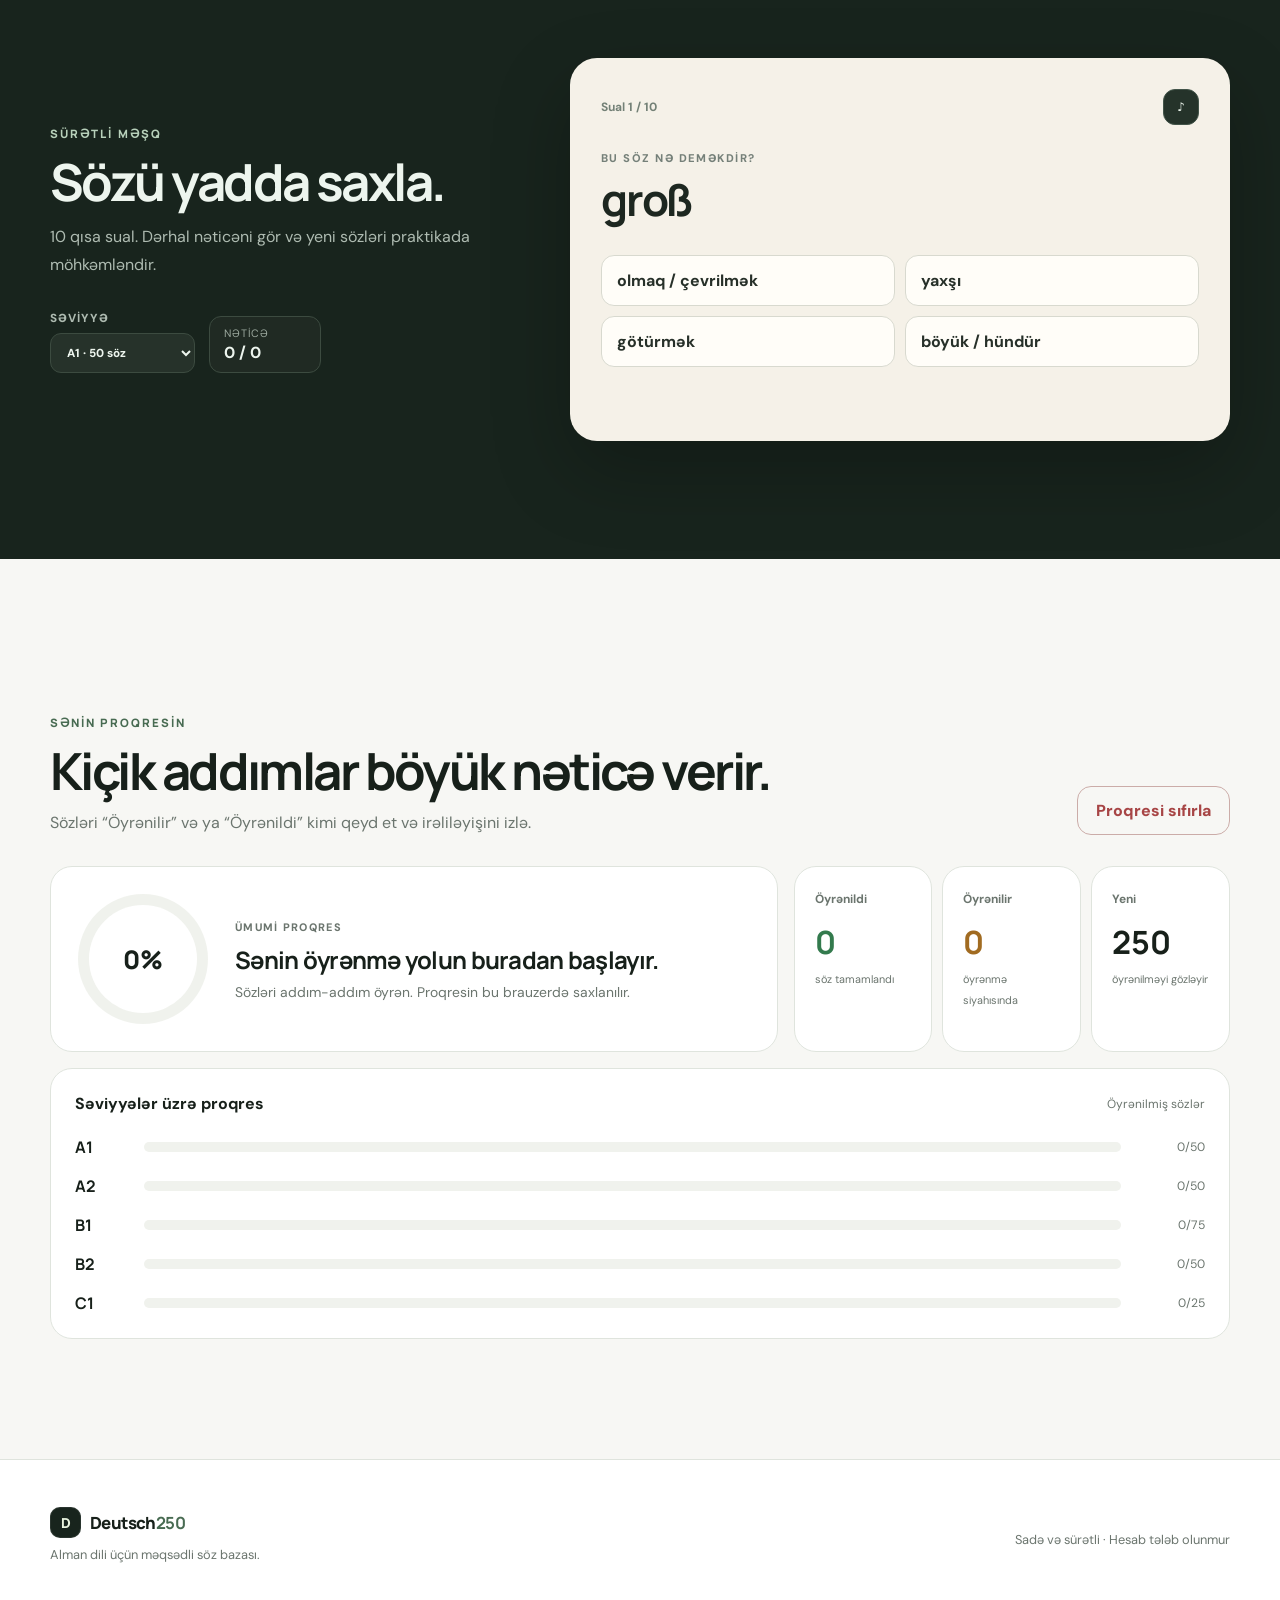
==== commit 45c7df8d: "Add files via upload" ====
--- a/index.html
+++ b/index.html
@@ -1,5 +1,5 @@
 <!DOCTYPE html>
-<html lang="az" data-theme="light" data-build="14">
+<html lang="az" data-theme="light" data-build="15">
 <head>
   <meta charset="UTF-8" />
   <meta name="viewport" content="width=device-width, initial-scale=1.0" />
@@ -8,7 +8,7 @@
   <link rel="preconnect" href="https://fonts.googleapis.com">
   <link rel="preconnect" href="https://fonts.gstatic.com" crossorigin>
   <link href="https://fonts.googleapis.com/css2?family=DM+Sans:wght@400;500;600;700&family=Manrope:wght@600;700;800&display=swap" rel="stylesheet">
-  <link rel="stylesheet" href="styles.css?v=14" />
+  <link rel="stylesheet" href="styles.css?v=15" />
 </head>
 <body>
   <div class="ambient ambient-one"></div>
@@ -86,6 +86,11 @@
 
     <section id="stories" class="section shell stories-section">
       <div class="section-head"><div><p class="eyebrow" data-story-text="nav">Hekayələr</p><h2 data-story-text="title">Oxu və sözləri mətn içində öyrən.</h2><p class="section-copy" data-story-text="intro"></p></div></div>
+      <div class="audio-settings" id="audioSettings">
+        <h3 data-audio-text="title">Səs və sürət</h3>
+        <div class="audio-controls"><label><span data-audio-text="voice">Almanca səs</span><select id="speechVoice" aria-describedby="audioHint audioStatus"></select></label><label><span data-audio-text="speed">Oxuma sürəti</span><select id="speechSpeed"></select></label><button type="button" class="btn secondary" id="previewVoice" data-audio-text="preview">Səsi sına</button></div>
+        <p id="audioHint" data-audio-text="hint"></p><p id="audioStatus" role="status"></p>
+      </div>
       <label class="story-picker"><span data-story-text="choose">Hekayə seç</span><select id="storySelect"></select></label>
       <article class="story-reader"><div class="story-reader-header"><span id="storyMeta"></span><button class="btn secondary" id="listenStory" type="button" data-story-text="listen">Hekayəni dinlə</button></div><h3 id="storyTitle" lang="de"></h3><p class="story-hint" data-story-text="hint"></p><div id="storyText" lang="de"></div></article>
       <div class="story-comprehension"><h3 data-story-text="questions">Nə başa düşdün?</h3><p id="storyScore" role="status"></p><div id="storyQuestions"></div></div>
@@ -200,12 +205,13 @@
 
   <div id="wordPopup" class="word-popup" role="dialog" aria-modal="false" aria-labelledby="wordPopupTitle" hidden></div>
   <div class="toast" id="toast" role="status" aria-live="polite"></div>
-  <script src="examples.js?v=14"></script>
-  <script src="phrases.js?v=14"></script>
-  <script src="review.js?v=14"></script>
-  <script src="stories-data.js?v=14"></script>
-  <script src="stories.js?v=14"></script>
-  <script src="features.js?v=14"></script>
-  <script src="app.js?v=14"></script>
+  <script src="examples.js?v=15"></script>
+  <script src="phrases.js?v=15"></script>
+  <script src="review.js?v=15"></script>
+  <script src="stories-data.js?v=15"></script>
+  <script src="stories.js?v=15"></script>
+  <script src="features.js?v=15"></script>
+  <script src="audio.js?v=15"></script>
+  <script src="app.js?v=15"></script>
 </body>
 </html>
--- a/styles.css
+++ b/styles.css
@@ -162,3 +162,12 @@
 .story-answer-feedback{font-size:1rem;line-height:1.6;margin-bottom:0}
 @media(max-width:1000px){.topbar{height:auto;min-height:64px;flex-wrap:wrap;gap:10px;padding:12px 14px}.topbar nav{display:flex;order:4;width:100%;justify-content:space-between;gap:14px;overflow-x:auto;padding:6px 0}.topbar nav a{white-space:nowrap}html{scroll-padding-top:145px}}
 @media(max-width:480px){#storyText{font-size:1.08rem;line-height:2.15}.story-reader{padding:20px 16px}.story-question{padding:16px 12px}.word-popup{padding:14px}}
+
+.audio-settings{max-width:820px;margin:0 auto 28px;padding:22px;background:var(--brand-3);border:1px solid var(--line);border-radius:18px}
+.audio-settings h3{margin:0 0 16px;font-size:1.2rem}
+.audio-controls{display:flex;gap:14px;align-items:flex-end;flex-wrap:wrap}
+.audio-controls label{display:flex;flex-direction:column;gap:8px;flex:1 1 190px;min-width:0;font-size:1rem}
+.audio-controls select{width:100%;padding:12px;border:1px solid var(--line);border-radius:10px;background:var(--surface);color:var(--ink);font:inherit;text-overflow:ellipsis}
+.audio-settings p{font-size:.95rem;line-height:1.6;margin:14px 0 0;color:var(--muted)}
+#audioStatus:empty{display:none}
+@media(max-width:480px){.audio-controls{align-items:stretch;flex-direction:column}.audio-controls label{flex:auto}.audio-settings{padding:18px}}
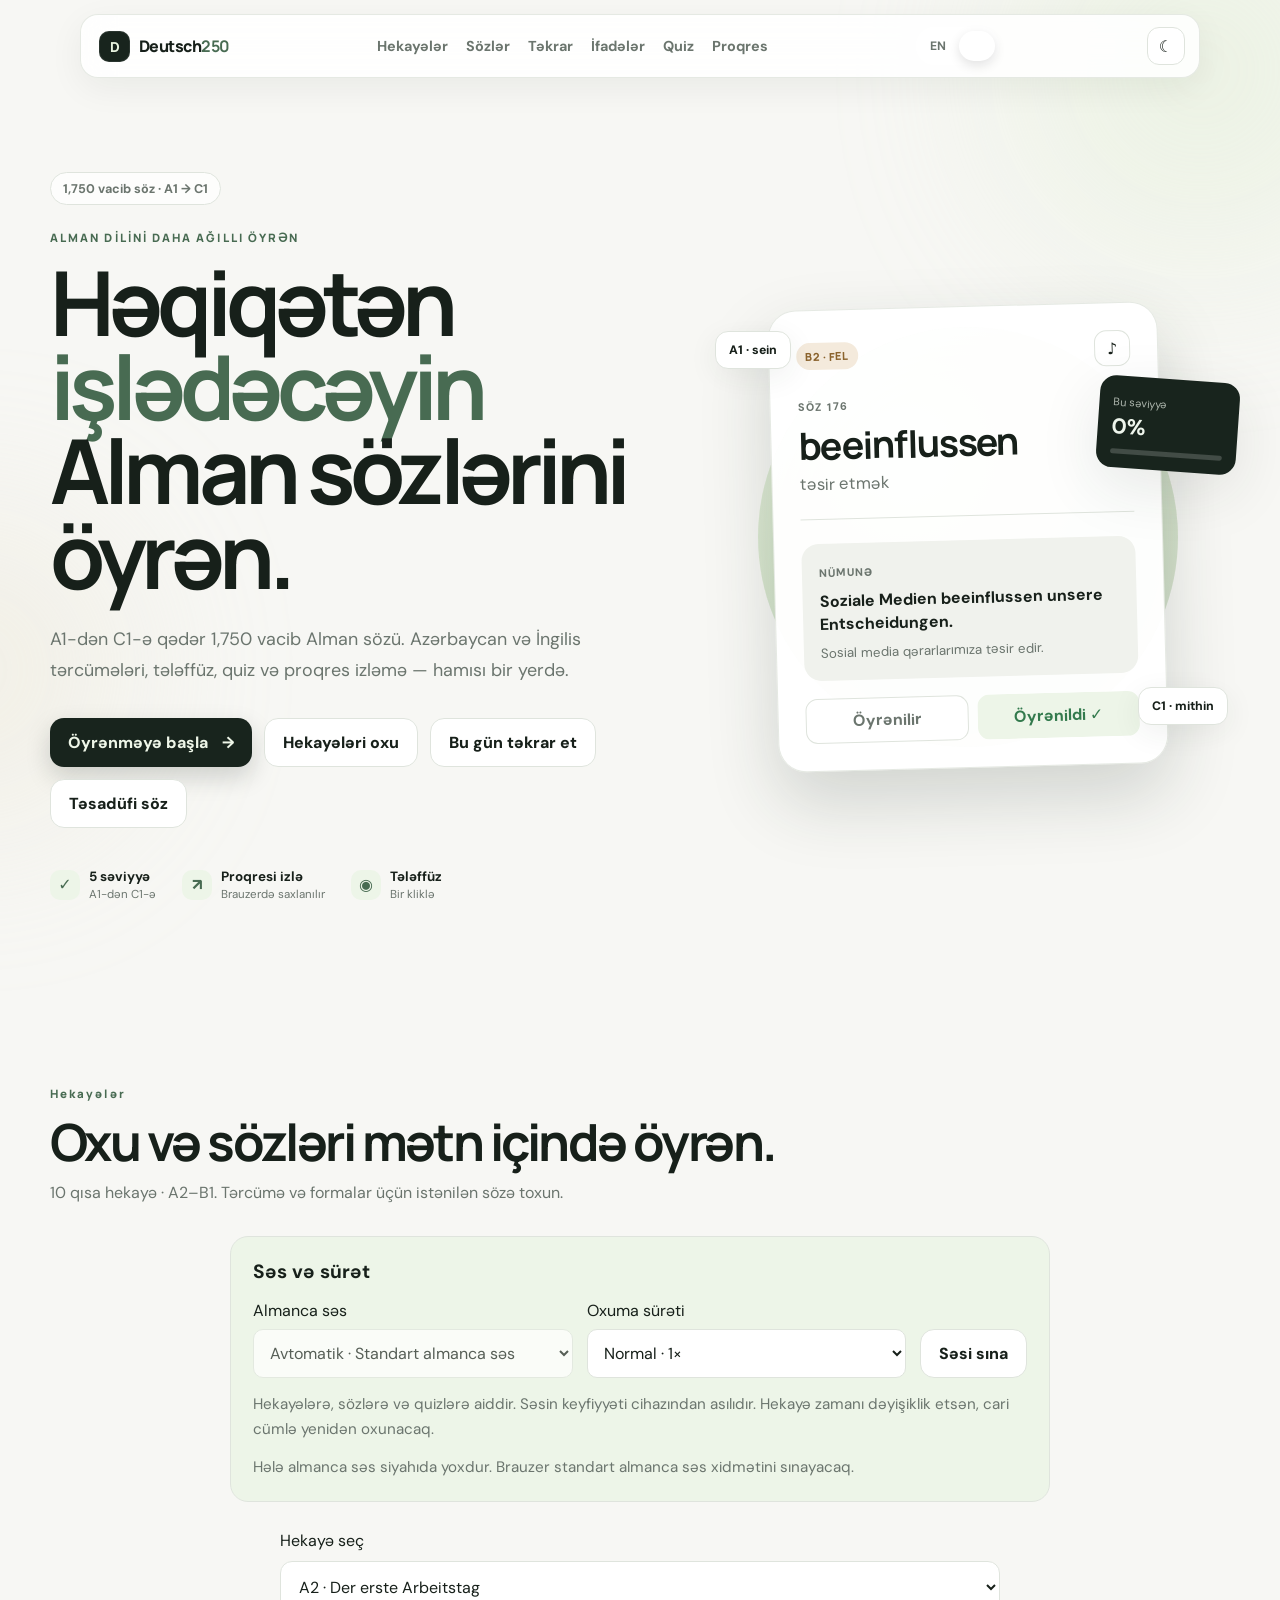
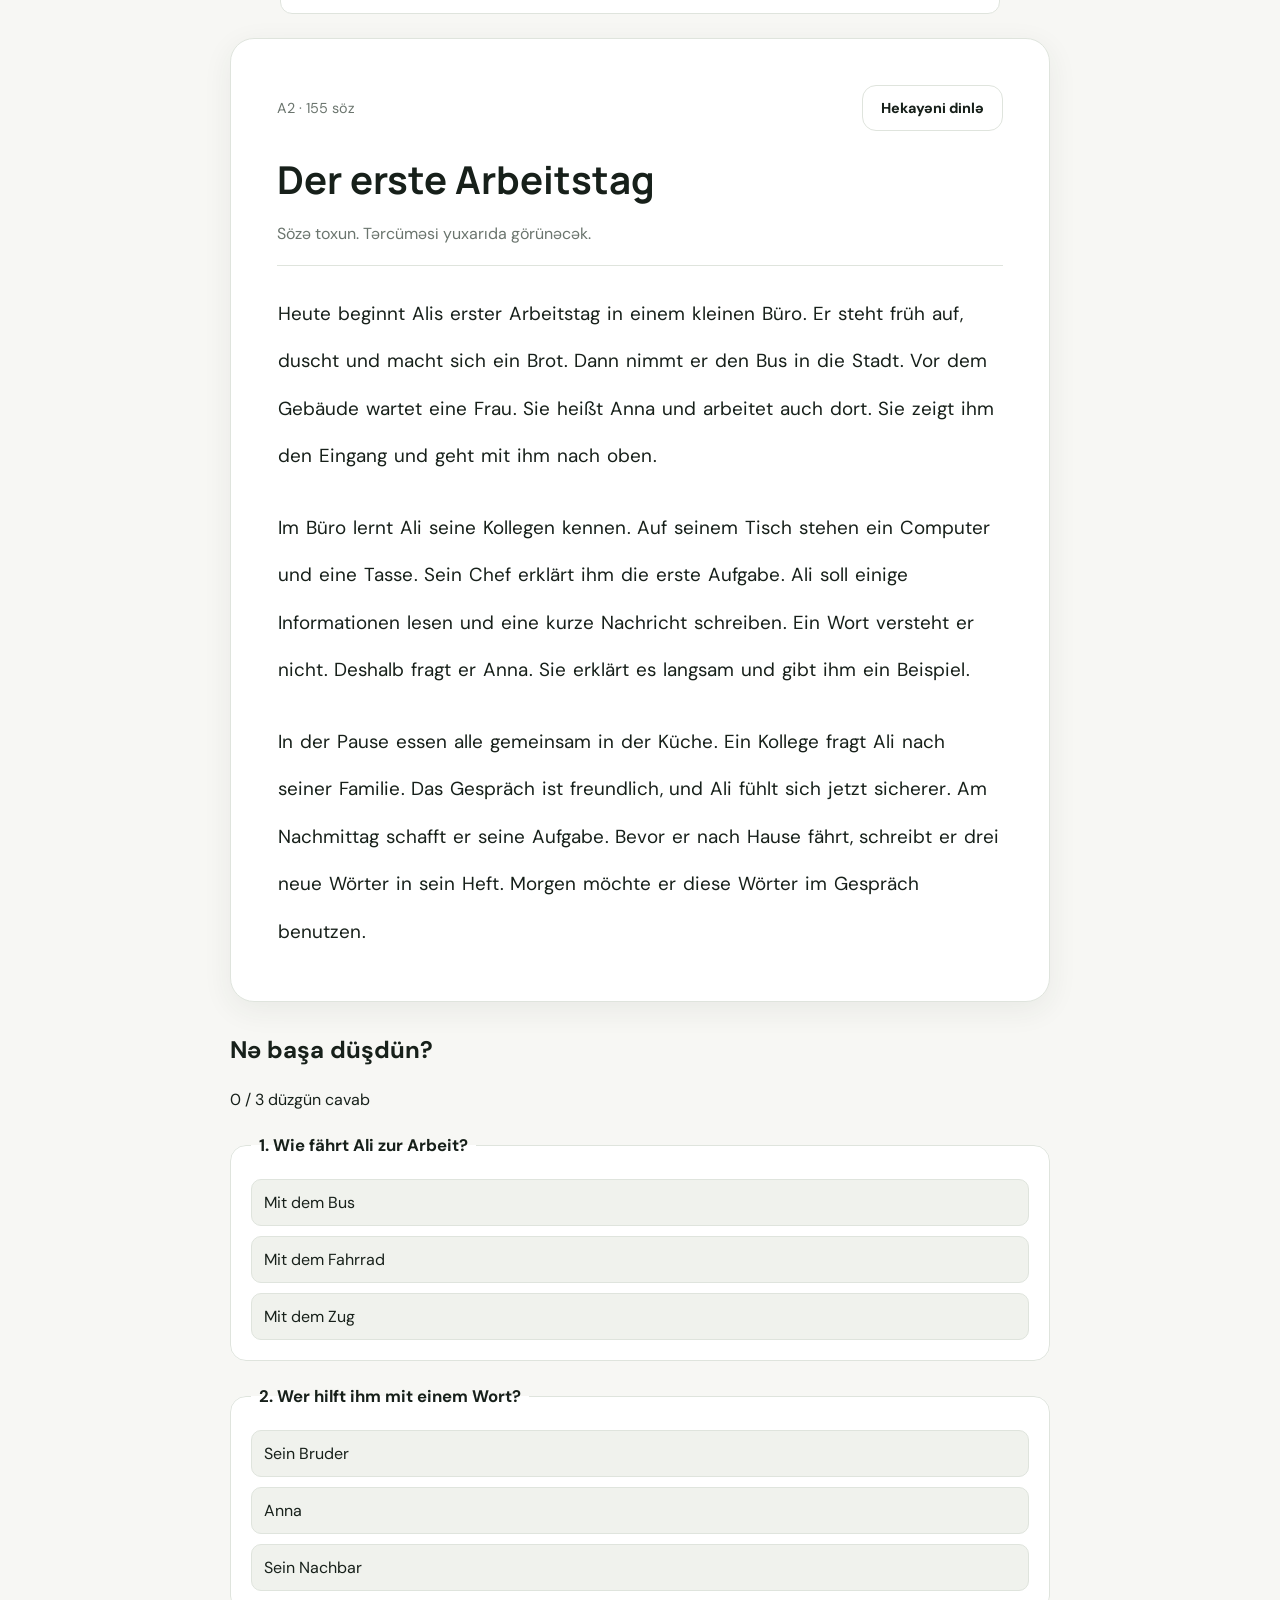
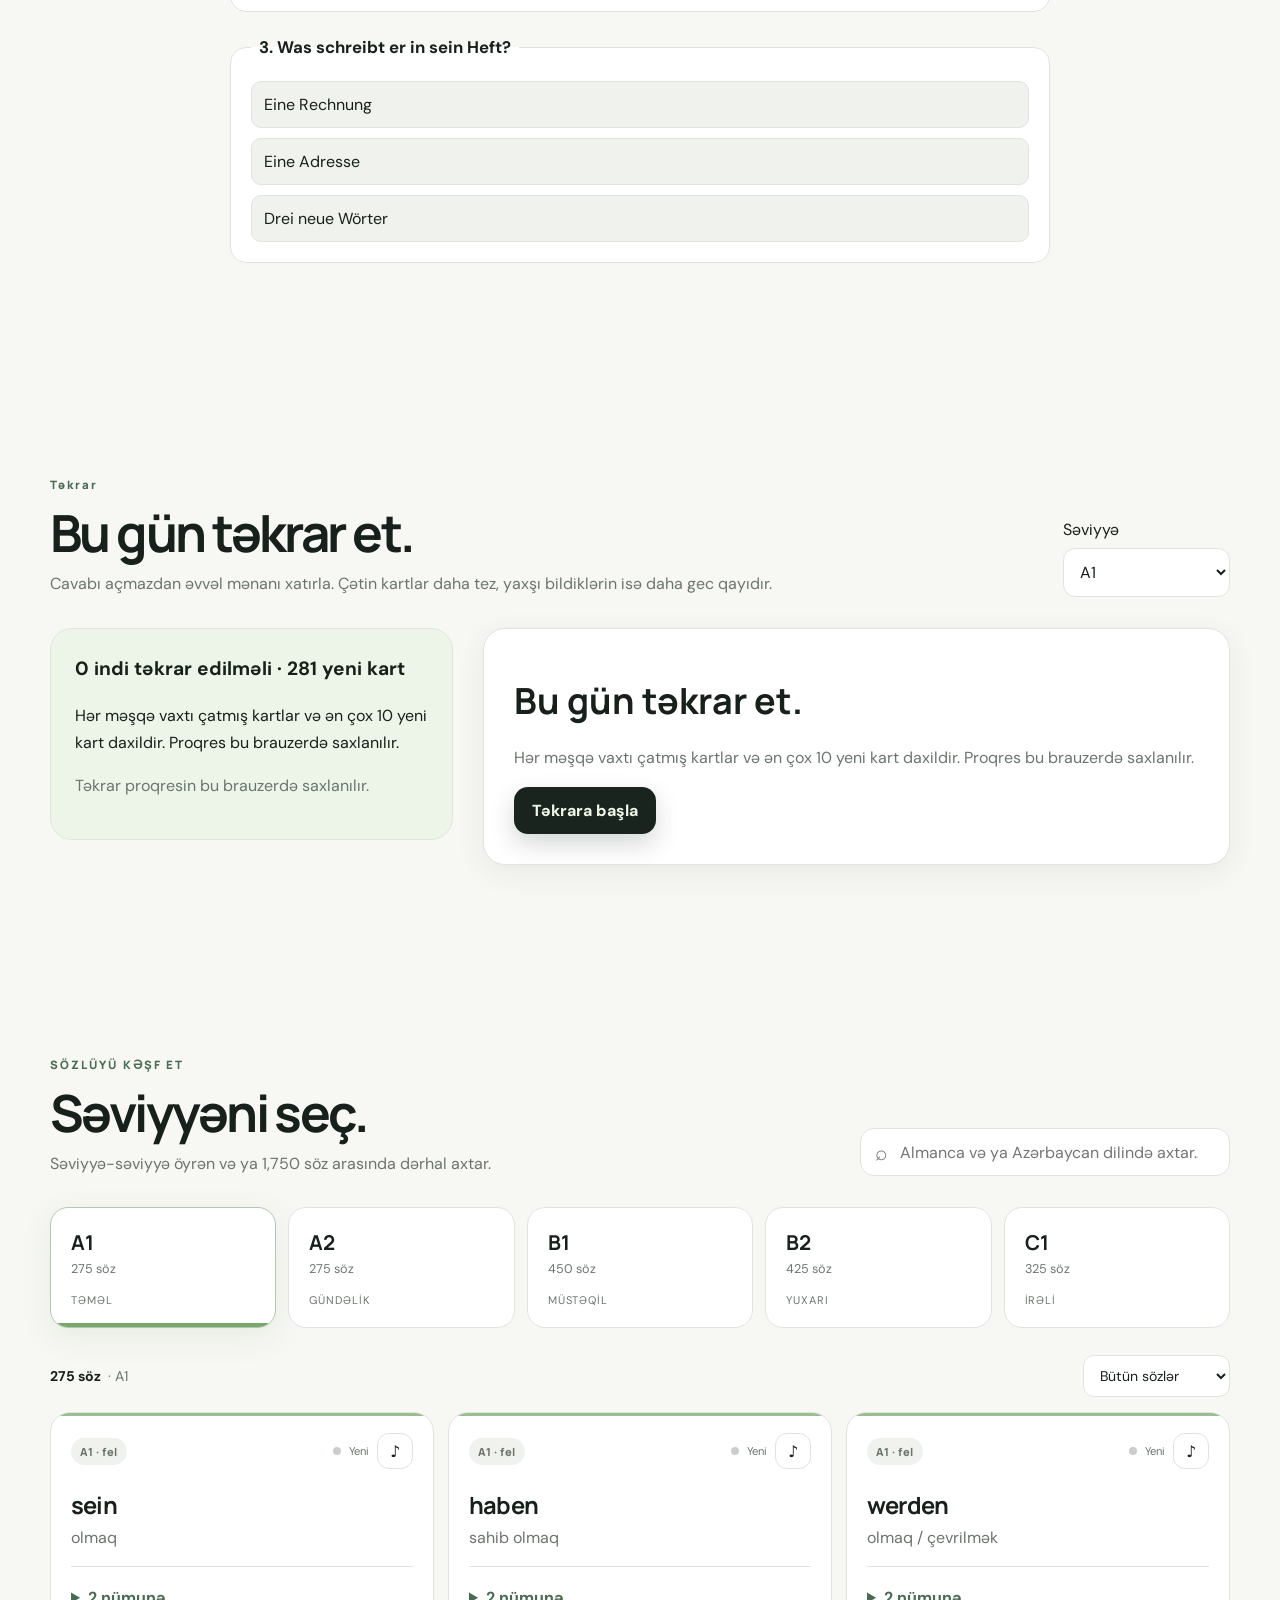
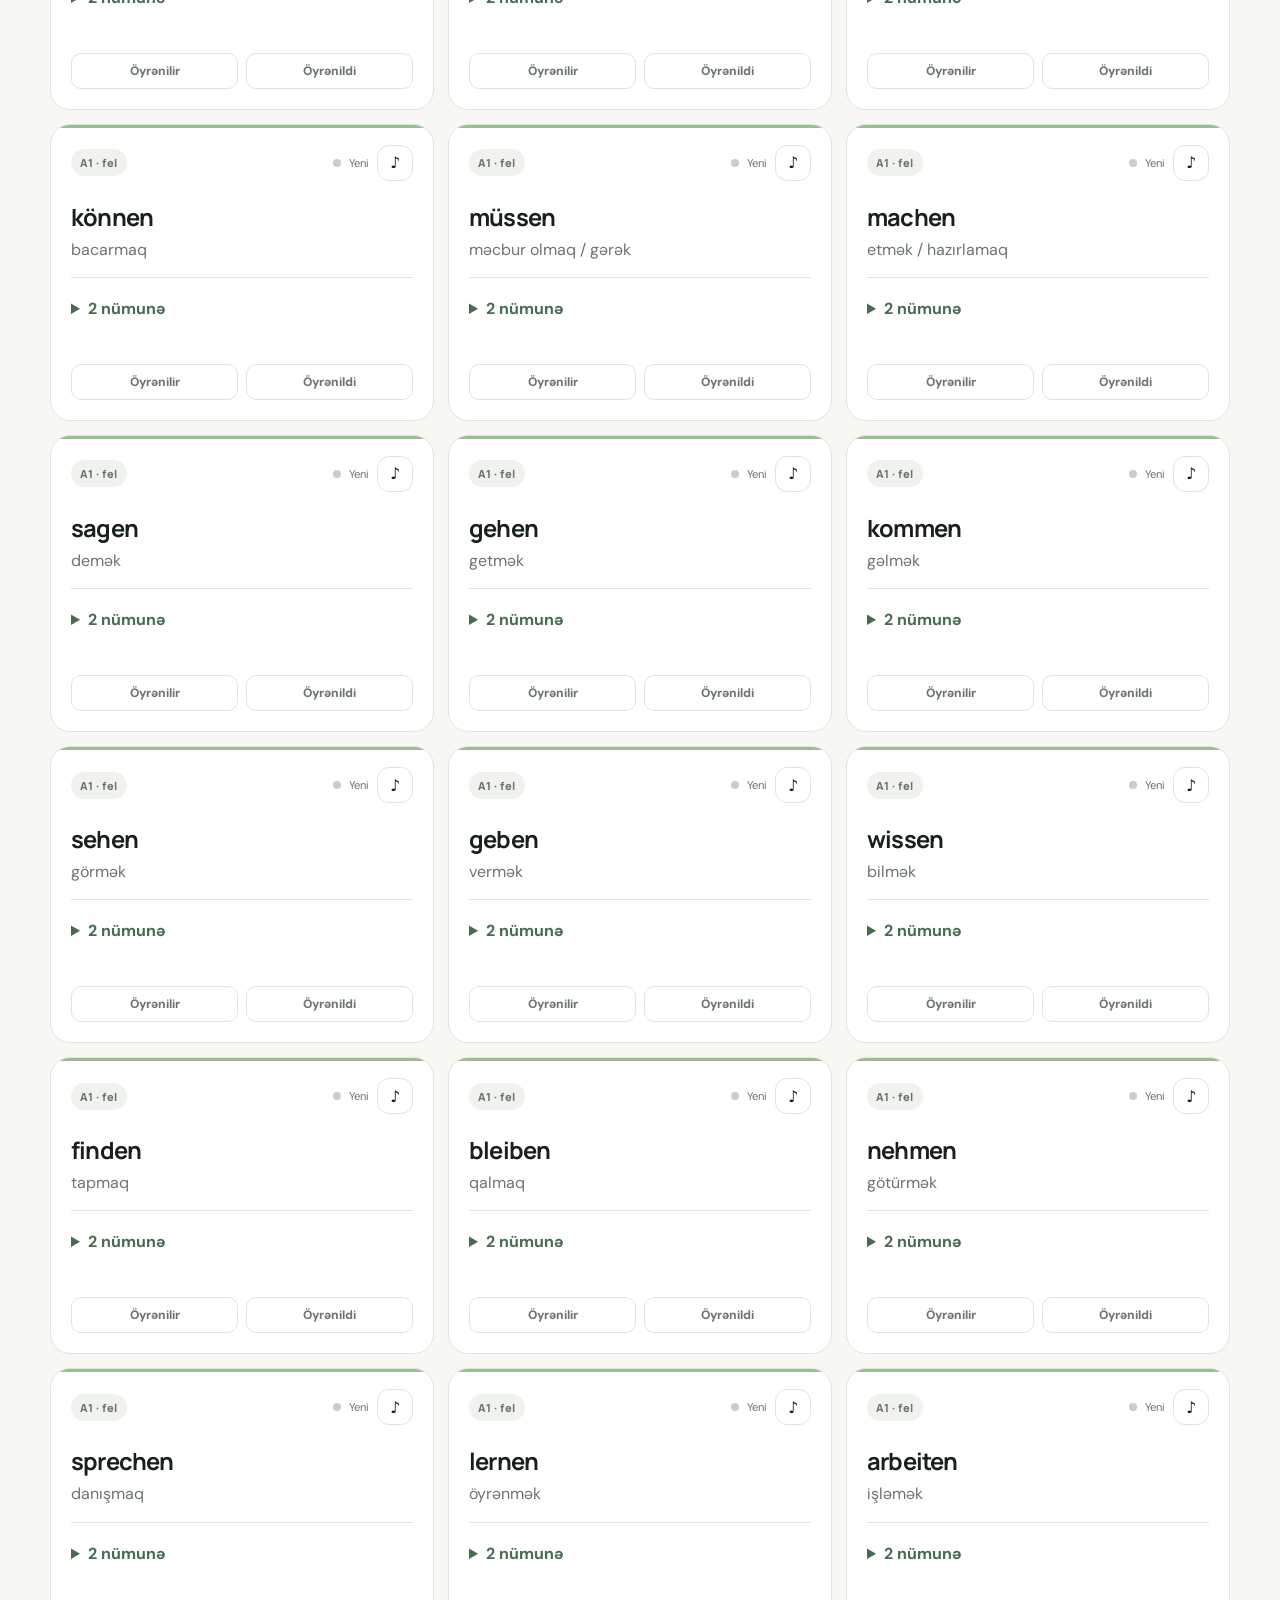
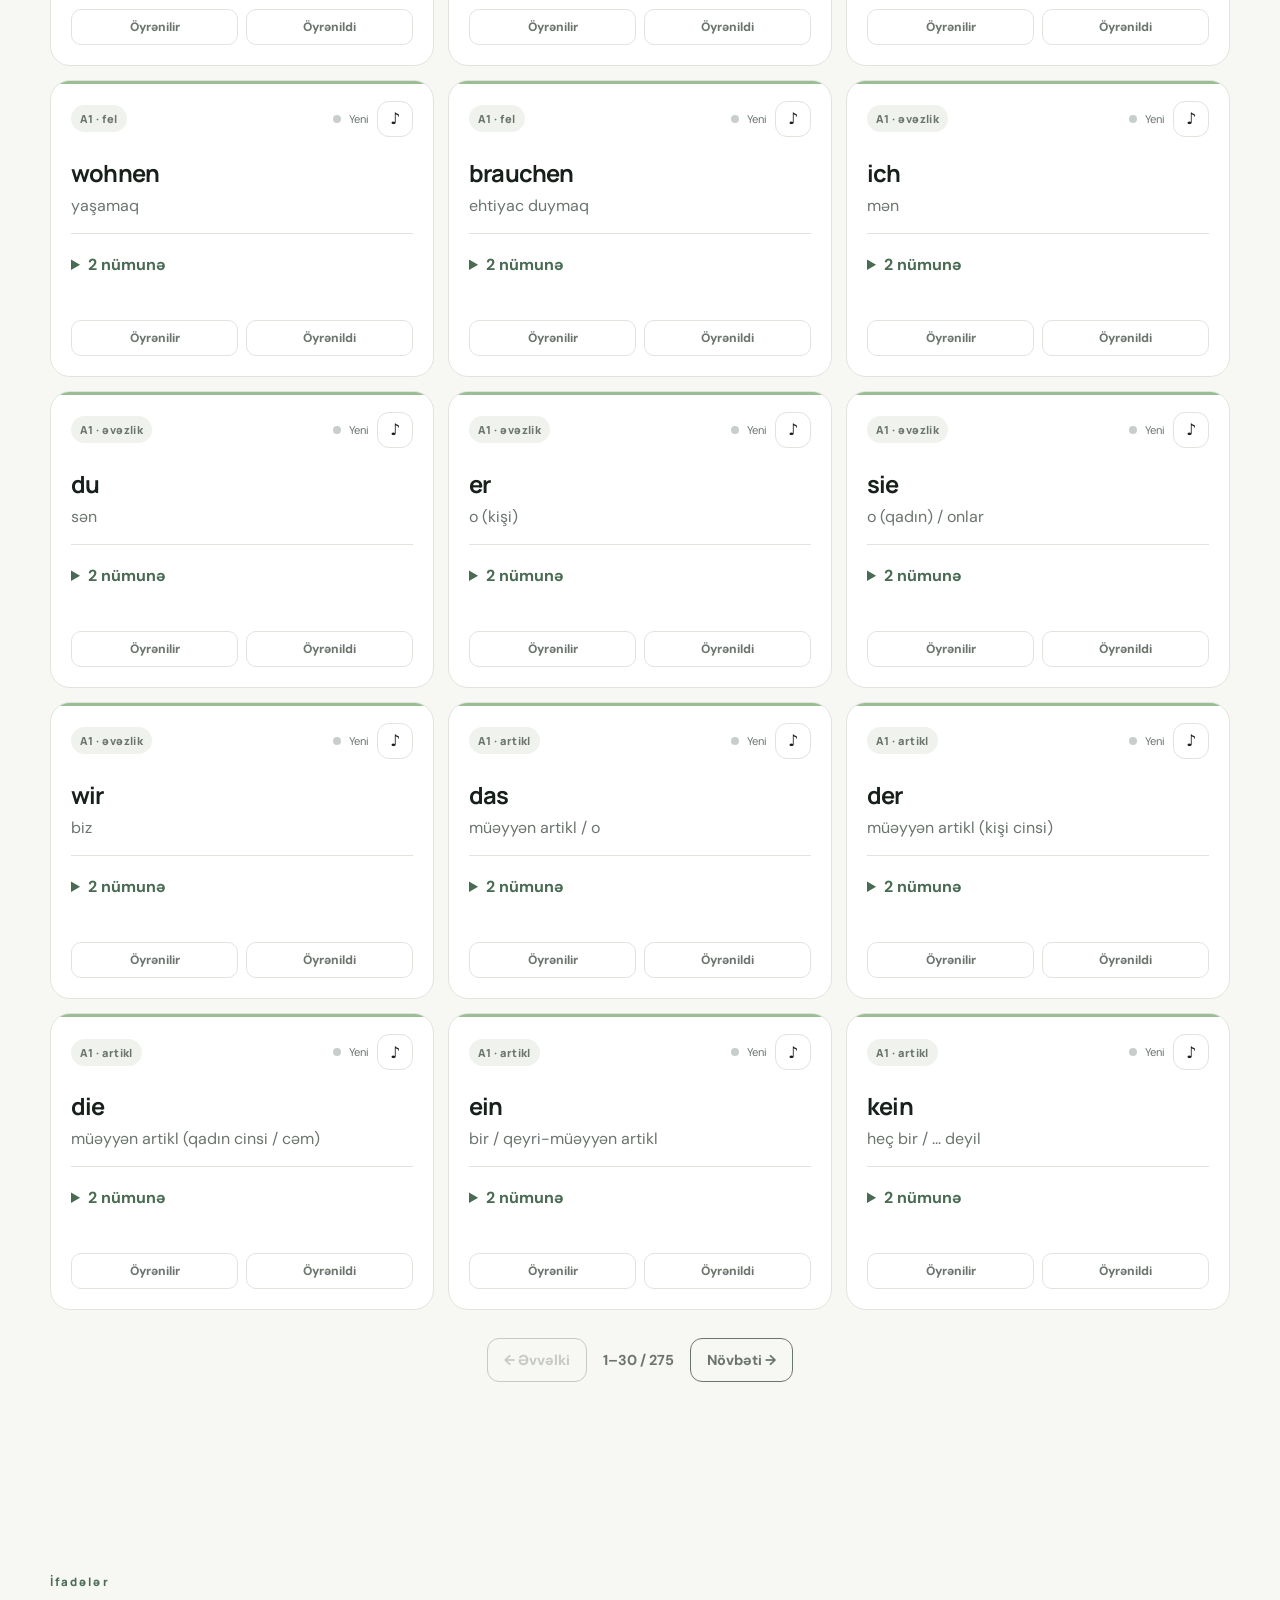
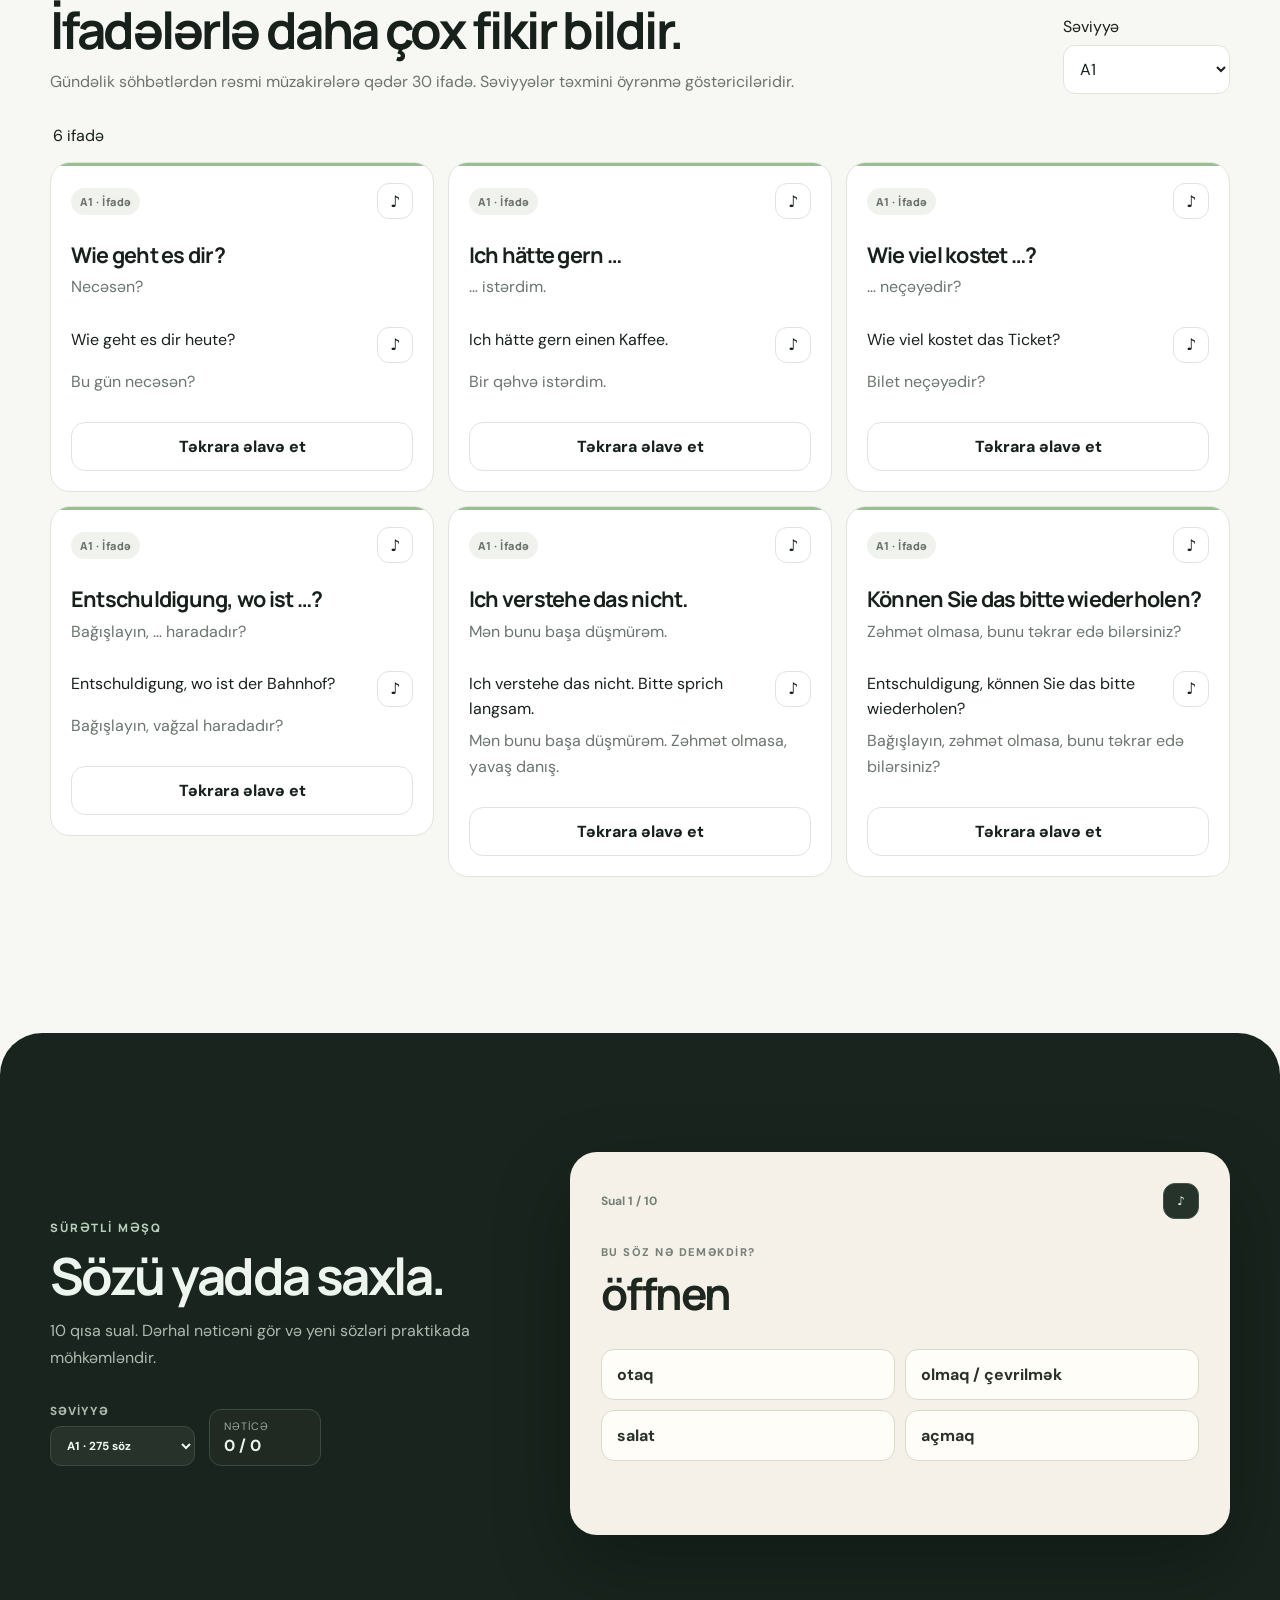
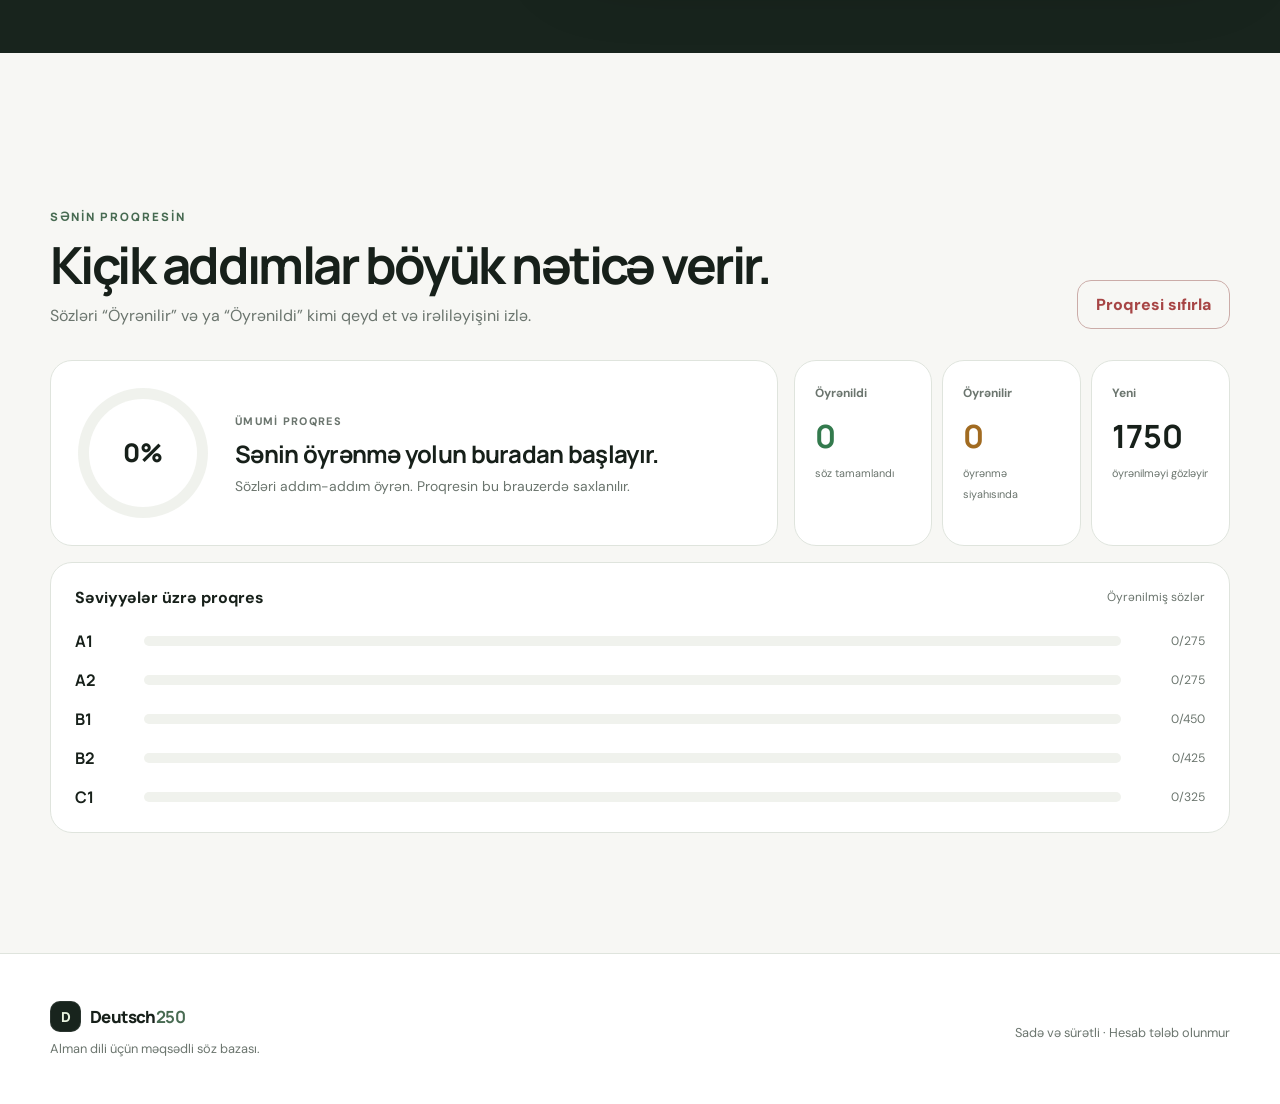
==== commit ae109c71: "Add files via upload" ====
--- a/index.html
+++ b/index.html
@@ -1,14 +1,14 @@
 <!DOCTYPE html>
-<html lang="az" data-theme="light" data-build="15">
+<html lang="az" data-theme="light" data-build="16">
 <head>
   <meta charset="UTF-8" />
   <meta name="viewport" content="width=device-width, initial-scale=1.0" />
-  <title>Deutsch250 — Alman dilində 250 vacib söz</title>
-  <meta name="description" content="A1-dən C1-ə qədər 250 vacib Alman sözünü Azərbaycan və İngilis dillərində öyrən." />
+  <title>Deutsch250 — Alman dilində 1,750 vacib söz</title>
+  <meta name="description" content="A1-dən C1-ə qədər 1,750 vacib Alman sözünü Azərbaycan və İngilis dillərində öyrən." />
   <link rel="preconnect" href="https://fonts.googleapis.com">
   <link rel="preconnect" href="https://fonts.gstatic.com" crossorigin>
   <link href="https://fonts.googleapis.com/css2?family=DM+Sans:wght@400;500;600;700&family=Manrope:wght@600;700;800&display=swap" rel="stylesheet">
-  <link rel="stylesheet" href="styles.css?v=15" />
+  <link rel="stylesheet" href="styles.css?v=16" />
 </head>
 <body>
   <div class="ambient ambient-one"></div>
@@ -37,10 +37,10 @@
   <main>
     <section id="home" class="hero shell">
       <div class="hero-copy reveal">
-        <div class="hero-badge" id="heroBadge"><span class="pulse-dot"></span> 250 vacib söz · A1 → C1</div>
+        <div class="hero-badge" id="heroBadge"><span class="pulse-dot"></span> 1,750 vacib söz · A1 → C1</div>
         <p class="eyebrow" id="heroEyebrow">ALMAN DİLİNİ DAHA AĞILLI ÖYRƏN</p>
         <h1 id="heroTitle">Həqiqətən <em>işlədəcəyin</em> Alman sözlərini öyrən.</h1>
-        <p class="lead" id="heroLead">A1-dən C1-ə qədər 250 vacib Alman sözü. Azərbaycan və İngilis tərcümələri, tələffüz, quiz və proqres izləmə — hamısı bir yerdə.</p>
+        <p class="lead" id="heroLead">A1-dən C1-ə qədər 1,750 vacib Alman sözü. Azərbaycan və İngilis tərcümələri, tələffüz, quiz və proqres izləmə — hamısı bir yerdə.</p>
         <div class="hero-actions">
           <a class="btn primary" href="#learn" id="startLearningBtn">Öyrənməyə başla <span>→</span></a>
           <a class="btn secondary" href="#stories" data-story-text="read">Hekayələri oxu</a>
@@ -107,7 +107,7 @@
         <div>
           <p class="eyebrow" id="learnEyebrow">SÖZLÜYÜ KƏŞF ET</p>
           <h2 id="learnTitle">Səviyyəni seç.</h2>
-          <p class="section-copy" id="learnCopy">Səviyyə-səviyyə öyrən və ya 250 söz arasında dərhal axtar.</p>
+          <p class="section-copy" id="learnCopy">Səviyyə-səviyyə öyrən və ya 1,750 söz arasında dərhal axtar.</p>
         </div>
         <label class="search-wrap">
           <span>⌕</span>
@@ -127,6 +127,11 @@
         </select>
       </div>
       <div class="word-grid" id="wordGrid"></div>
+      <nav class="word-pagination" id="wordPagination" aria-label="Vocabulary pages" hidden>
+        <button type="button" id="wordPrevious" aria-controls="wordGrid">← Əvvəlki</button>
+        <span id="wordPageInfo" aria-live="polite"></span>
+        <button type="button" id="wordNext" aria-controls="wordGrid">Növbəti →</button>
+      </nav>
     </section>
 
     <section id="phrases" class="section shell">
@@ -185,7 +190,7 @@
         <div class="progress-cards reveal">
           <div class="progress-card mastered-card"><span id="masteredLabel">Öyrənildi</span><strong id="masteredCount">0</strong><small id="masteredSub">söz tamamlandı</small></div>
           <div class="progress-card learning-card"><span id="learningLabel">Öyrənilir</span><strong id="learningCount">0</strong><small id="learningSub">öyrənmə siyahısında</small></div>
-          <div class="progress-card new-card"><span id="newLabel">Yeni</span><strong id="newCount">250</strong><small id="newSub">öyrənilməyi gözləyir</small></div>
+          <div class="progress-card new-card"><span id="newLabel">Yeni</span><strong id="newCount">1750</strong><small id="newSub">öyrənilməyi gözləyir</small></div>
         </div>
       </div>
 
@@ -205,13 +210,14 @@
 
   <div id="wordPopup" class="word-popup" role="dialog" aria-modal="false" aria-labelledby="wordPopupTitle" hidden></div>
   <div class="toast" id="toast" role="status" aria-live="polite"></div>
-  <script src="examples.js?v=15"></script>
-  <script src="phrases.js?v=15"></script>
-  <script src="review.js?v=15"></script>
-  <script src="stories-data.js?v=15"></script>
-  <script src="stories.js?v=15"></script>
-  <script src="features.js?v=15"></script>
-  <script src="audio.js?v=15"></script>
-  <script src="app.js?v=15"></script>
+  <script src="examples.js?v=16"></script>
+  <script src="phrases.js?v=16"></script>
+  <script src="review.js?v=16"></script>
+  <script src="stories-data.js?v=16"></script>
+  <script src="stories.js?v=16"></script>
+  <script src="features.js?v=16"></script>
+  <script src="audio.js?v=16"></script>
+  <script src="vocabulary-extra.js?v=16"></script>
+  <script src="app.js?v=16"></script>
 </body>
 </html>
--- a/styles.css
+++ b/styles.css
@@ -171,3 +171,14 @@
 .audio-settings p{font-size:.95rem;line-height:1.6;margin:14px 0 0;color:var(--muted)}
 #audioStatus:empty{display:none}
 @media(max-width:480px){.audio-controls{align-items:stretch;flex-direction:column}.audio-controls label{flex:auto}.audio-settings{padding:18px}}
+
+/* Vocabulary expansion: compact grammar and accessible paging. */
+.word-grammar{font-size:.8rem;line-height:1.5;margin:0 0 14px;overflow-wrap:anywhere}
+.word-grammar div+div{margin-top:5px}
+.word-grammar dt{font-weight:700;opacity:.65}
+.word-grammar dd{margin:0}
+.word-pagination{display:flex;align-items:center;justify-content:center;gap:16px;margin-top:28px;flex-wrap:wrap}
+.word-pagination[hidden]{display:none}
+.word-pagination button{font:inherit;color:inherit;background:transparent;border:1px solid currentColor;border-radius:12px;padding:10px 16px;min-height:44px;cursor:pointer}
+.word-pagination button:disabled{opacity:.35;cursor:default}
+.word-pagination button:focus-visible{outline:3px solid #f2b84b;outline-offset:3px}
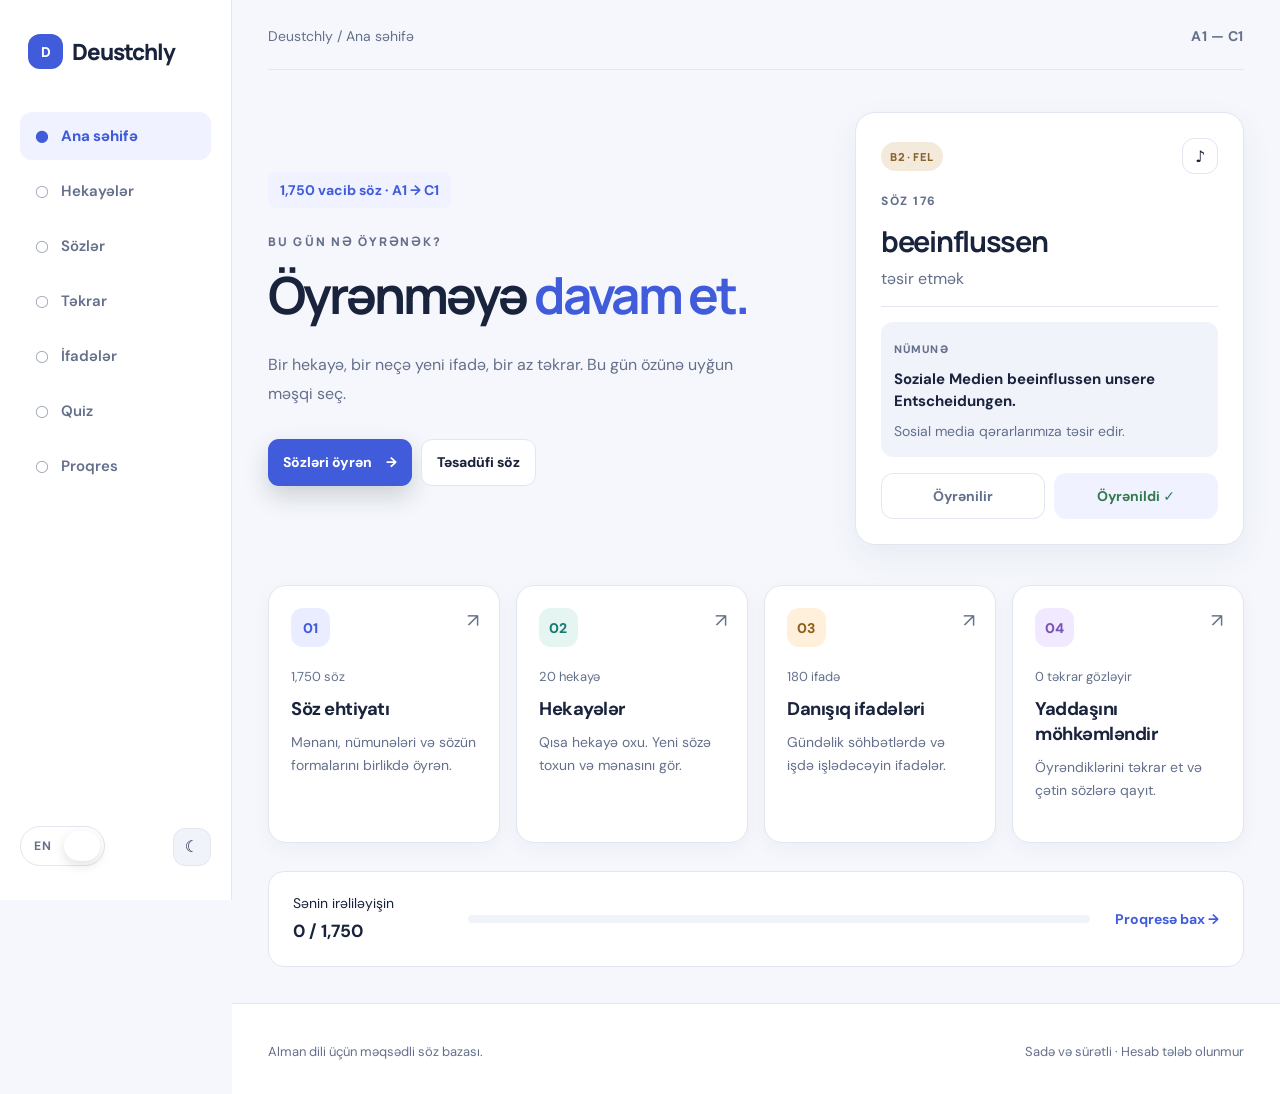
==== commit d9a9d056: "Add files via upload" ====
--- a/index.html
+++ b/index.html
@@ -1,25 +1,27 @@
 <!DOCTYPE html>
-<html lang="az" data-theme="light" data-build="16">
+<html lang="az" data-theme="light" data-build="17">
 <head>
   <meta charset="UTF-8" />
   <meta name="viewport" content="width=device-width, initial-scale=1.0" />
-  <title>Deutsch250 — Alman dilində 1,750 vacib söz</title>
+  <title>Deustchly — Alman dilində 1,750 vacib söz</title>
   <meta name="description" content="A1-dən C1-ə qədər 1,750 vacib Alman sözünü Azərbaycan və İngilis dillərində öyrən." />
   <link rel="preconnect" href="https://fonts.googleapis.com">
   <link rel="preconnect" href="https://fonts.gstatic.com" crossorigin>
   <link href="https://fonts.googleapis.com/css2?family=DM+Sans:wght@400;500;600;700&family=Manrope:wght@600;700;800&display=swap" rel="stylesheet">
-  <link rel="stylesheet" href="styles.css?v=16" />
+  <link rel="stylesheet" href="styles.css?v=17" />
+  <link rel="stylesheet" href="workspace.css?v=17" />
 </head>
 <body>
   <div class="ambient ambient-one"></div>
   <div class="ambient ambient-two"></div>
 
   <header class="topbar">
-    <a class="brand" href="#home" aria-label="Deutsch250 home">
+    <a class="brand" href="#home" aria-label="Deustchly home">
       <span class="brand-mark">D</span>
-      <span>Deutsch<b>250</b></span>
+      <span>Deustchly</span>
     </a>
-    <nav>
+    <nav aria-label="Main navigation">
+      <a href="#home" data-workspace-text="home">Ana səhifə</a>
       <a href="#stories" data-story-text="nav">Hekayələr</a>
       <a href="#learn" id="navWords">Sözlər</a>
       <a href="#review" data-feature-text="navReview">Təkrar</a>
@@ -34,7 +36,8 @@
     <button class="icon-btn" id="themeToggle" type="button" aria-label="Toggle dark mode" title="Toggle theme">☾</button>
   </header>
 
-  <main>
+  <main id="workspaceMain">
+    <div class="workspace-heading"><span id="workspaceBreadcrumb">Deustchly / Öyrənmə məkanı</span><span class="workspace-level-note">A1 — C1</span></div>
     <section id="home" class="hero shell">
       <div class="hero-copy reveal">
         <div class="hero-badge" id="heroBadge"><span class="pulse-dot"></span> 1,750 vacib söz · A1 → C1</div>
@@ -82,6 +85,13 @@
           <div class="tiny-bar"><i style="width:24%"></i></div>
         </div>
       </div>
+      <div class="activity-grid">
+        <a class="activity-card activity-vocabulary" href="#learn"><span class="activity-number">01</span><span class="activity-meta">1,750 <span data-workspace-text="words">söz</span></span><h2 data-workspace-text="vocabulary">Söz ehtiyatı</h2><p data-workspace-text="vocabularyCopy">Mənanı, nümunələri və sözün formalarını birlikdə öyrən.</p><span class="activity-go" aria-hidden="true">↗</span></a>
+        <a class="activity-card activity-stories" href="#stories"><span class="activity-number">02</span><span class="activity-meta">20 <span data-workspace-text="storiesCount">hekayə</span></span><h2 data-workspace-text="stories">Hekayələr</h2><p data-workspace-text="storiesCopy">Qısa hekayə oxu. Yeni sözə toxun və mənasını gör.</p><span class="activity-go" aria-hidden="true">↗</span></a>
+        <a class="activity-card activity-phrases" href="#phrases"><span class="activity-number">03</span><span class="activity-meta">180 <span data-workspace-text="phrasesCount">ifadə</span></span><h2 data-workspace-text="phrases">Danışıq ifadələri</h2><p data-workspace-text="phrasesCopy">Gündəlik söhbətlərdə və işdə işlədəcəyin ifadələr.</p><span class="activity-go" aria-hidden="true">↗</span></a>
+        <a class="activity-card activity-review" href="#review"><span class="activity-number">04</span><span class="activity-meta" id="homeDueCount">0</span><h2 data-workspace-text="review">Yaddaşını möhkəmləndir</h2><p data-workspace-text="reviewCopy">Öyrəndiklərini təkrar et və çətin sözlərə qayıt.</p><span class="activity-go" aria-hidden="true">↗</span></a>
+      </div>
+      <div class="home-progress-strip"><div><span data-workspace-text="yourProgress">Sənin irəliləyişin</span><strong id="homeMasteredCount">0 / 1,750</strong></div><div class="home-progress-track" role="progressbar" aria-label="Vocabulary mastery" aria-valuemin="0" aria-valuemax="1750" aria-valuenow="0" id="homeProgressTrack"><span id="homeProgressFill"></span></div><a href="#progress" data-workspace-text="viewProgress">Proqresə bax →</a></div>
     </section>
 
     <section id="stories" class="section shell stories-section">
@@ -109,6 +119,10 @@
           <h2 id="learnTitle">Səviyyəni seç.</h2>
           <p class="section-copy" id="learnCopy">Səviyyə-səviyyə öyrən və ya 1,750 söz arasında dərhal axtar.</p>
         </div>
+        <button type="button" id="vocabularyToggle" class="btn secondary" aria-expanded="true" aria-controls="vocabularyContent">Sözləri gizlət</button>
+      </div>
+      <div id="vocabularyContent">
+      <div class="vocabulary-search-row">
         <label class="search-wrap">
           <span>⌕</span>
           <input id="searchInput" type="search" placeholder="Almanca və ya Azərbaycan dilində axtar…" autocomplete="off" />
@@ -132,6 +146,7 @@
         <span id="wordPageInfo" aria-live="polite"></span>
         <button type="button" id="wordNext" aria-controls="wordGrid">Növbəti →</button>
       </nav>
+      </div>
     </section>
 
     <section id="phrases" class="section shell">
@@ -203,21 +218,23 @@
 
   <footer>
     <div class="shell footer-inner">
-      <div><a class="brand footer-brand" href="#home"><span class="brand-mark">D</span><span>Deutsch<b>250</b></span></a><p id="footerDescription">Alman dili üçün məqsədli söz bazası.</p></div>
+      <div><a class="brand footer-brand" href="#home"><span class="brand-mark">D</span><span>Deustchly</span></a><p id="footerDescription">Alman dili üçün məqsədli söz bazası.</p></div>
       <div class="footer-note" id="footerNote">Sadə və sürətli · Hesab tələb olunmur</div>
     </div>
   </footer>
 
   <div id="wordPopup" class="word-popup" role="dialog" aria-modal="false" aria-labelledby="wordPopupTitle" hidden></div>
   <div class="toast" id="toast" role="status" aria-live="polite"></div>
-  <script src="examples.js?v=16"></script>
-  <script src="phrases.js?v=16"></script>
-  <script src="review.js?v=16"></script>
-  <script src="stories-data.js?v=16"></script>
-  <script src="stories.js?v=16"></script>
-  <script src="features.js?v=16"></script>
-  <script src="audio.js?v=16"></script>
-  <script src="vocabulary-extra.js?v=16"></script>
-  <script src="app.js?v=16"></script>
+  <script src="examples.js?v=17"></script>
+  <script src="phrases.js?v=17"></script>
+  <script src="review.js?v=17"></script>
+  <script src="stories-data.js?v=17"></script>
+  <script src="stories.js?v=17"></script>
+  <script src="features.js?v=17"></script>
+  <script src="audio.js?v=17"></script>
+  <script src="vocabulary-extra.js?v=17"></script>
+  <script src="content-extra.js?v=17"></script>
+  <script src="app.js?v=17"></script>
+  <script src="workspace.js?v=17"></script>
 </body>
 </html>
--- a/styles.css
+++ b/styles.css
@@ -182,3 +182,8 @@
 .word-pagination button{font:inherit;color:inherit;background:transparent;border:1px solid currentColor;border-radius:12px;padding:10px 16px;min-height:44px;cursor:pointer}
 .word-pagination button:disabled{opacity:.35;cursor:default}
 .word-pagination button:focus-visible{outline:3px solid #f2b84b;outline-offset:3px}
+
+#vocabularyContent[hidden]{display:none}
+.vocabulary-search-row{display:flex;justify-content:flex-end;margin:0 0 20px}
+#vocabularyToggle{white-space:nowrap}
+.word-grammar,.word-pagination,.word-examples{font-size:.875rem}
--- a/workspace.css
+++ b/workspace.css
@@ -0,0 +1,28 @@
+/* Deustchly: an original activity-focused workspace. */
+:root{--bg:#f5f7fc;--surface:#fff;--surface-2:#f0f3fa;--ink:#19233c;--muted:#64708b;--line:#e1e6f0;--brand:#405cdb;--brand-2:#e2e9ff;--brand-3:#f0f3ff;--dark:#182443;--shadow:0 12px 32px #263d7010;--shadow-soft:0 6px 20px #263d700a;--border:var(--line);--shadow-sm:none}
+html[data-theme="dark"]{--bg:#101624;--surface:#192237;--surface-2:#232e47;--ink:#edf1fc;--muted:#a7b4cf;--line:#303d59;--brand:#a8b9ff;--brand-2:#334675;--brand-3:#223052;--dark:#0c1221;--border:var(--line)}
+html{scroll-padding-top:32px}body{padding-left:232px;line-height:1.6}.ambient,.float-chip,.mini-progress-card,.trust-row{display:none}.shell{width:min(100% - 72px,1150px)}
+.topbar{position:fixed;inset:0 auto 0 0;width:232px;height:100dvh;margin:0;padding:34px 20px;border:0;border-right:1px solid var(--line);border-radius:0;box-shadow:none;background:var(--surface);display:flex;flex-direction:column;align-items:stretch;justify-content:flex-start;gap:30px;z-index:30;backdrop-filter:none}
+.topbar .brand{padding:0 8px;font-size:1.4rem;letter-spacing:-.045em;color:var(--ink)}.brand-mark{background:var(--brand);color:var(--surface);border-radius:12px;width:35px;height:35px;box-shadow:none}
+.topbar nav{display:flex;flex-direction:column;align-items:stretch;gap:7px;margin-top:12px}.topbar nav a{display:flex;align-items:center;gap:12px;padding:12px 15px;border-radius:12px;color:var(--muted);font-size:.9375rem;font-weight:600;line-height:1.5;white-space:nowrap;transition:background .18s,color .18s}
+.topbar nav a:hover{background:var(--surface-2);color:var(--ink)}.topbar nav a.nav-active{color:var(--brand);background:var(--brand-3);font-weight:800}.topbar nav a::before{content:'○';font-size:16px;opacity:.6}.topbar nav a.nav-active::before{content:'●';opacity:1}
+.topbar .language-toggle{margin-top:auto;align-self:flex-start;box-shadow:none}.topbar #themeToggle{position:absolute;bottom:34px;right:20px;min-width:38px;min-height:38px;background:var(--surface-2);border:1px solid var(--line);color:var(--ink)}
+.workspace-heading{width:min(100% - 72px,1150px);margin:0 auto;padding:25px 0 22px;border-bottom:1px solid var(--line);display:flex;align-items:center;justify-content:space-between;font-size:.875rem;color:var(--muted)}.workspace-level-note{font-weight:700;letter-spacing:.04em}
+main{min-height:calc(100dvh - 96px)}main>section[hidden]{display:none!important}main>section{animation:workspace-enter .22s ease-out;outline:0}.reveal{opacity:1;transform:none}
+.hero{min-height:0;padding:42px 0 36px;gap:28px;grid-template-columns:minmax(0,1.15fr) minmax(285px,.8fr);align-items:center}.hero h1{font-size:clamp(2.3rem,4vw,3.6rem);line-height:1.12;letter-spacing:-.055em;margin:12px 0 20px}.hero h1 em{color:var(--brand);font-style:normal}.hero .lead{font-size:1rem;line-height:1.8;max-width:500px}.hero-badge{border:0;background:var(--brand-3);color:var(--brand);font-size:.875rem;padding:7px 12px;border-radius:8px;margin-bottom:24px}.hero .eyebrow{font-size:.75rem;color:var(--muted)}.hero-actions{gap:9px;margin-top:24px}.hero-actions .btn{font-size:.875rem;padding:11px 15px}.hero-actions>a:nth-child(2),.hero-actions>a:nth-child(3){display:none}
+.hero-visual{min-height:0;display:block;padding:0;position:static}.hero-visual::before,.hero-visual::after{display:none}.study-card{position:relative;inset:auto;width:100%;max-width:410px;margin-left:auto;transform:none;animation:none;padding:25px;box-shadow:var(--shadow);border-radius:20px;border:1px solid var(--line);background:var(--surface)}.study-card h2{font-size:1.8rem}.study-card .translation{font-size:1rem}.study-card .word-number{margin-top:18px;font-size:.75rem}.example-box{background:var(--surface-2);border-radius:12px;padding:13px}.example-box p{font-size:.9375rem}.example-box small{font-size:.875rem}.study-card .mini-divider{margin:15px 0}.study-actions{margin-top:16px}.study-actions button{font-size:.875rem;min-height:42px}
+.activity-grid{grid-column:1/-1;display:grid;grid-template-columns:repeat(4,minmax(0,1fr));gap:16px;margin-top:12px}.activity-card{display:block;position:relative;border:1px solid var(--line);border-radius:18px;padding:22px;background:var(--surface);color:var(--ink);text-decoration:none;min-width:0;box-shadow:var(--shadow-soft);transition:transform .18s,box-shadow .18s,border-color .18s}.activity-card:hover{transform:translateY(-3px);box-shadow:var(--shadow);border-color:var(--brand)}.activity-number{display:inline-flex;align-items:center;justify-content:center;width:39px;height:39px;border-radius:12px;background:#e9edff;color:#405cdb;font-size:.875rem;font-weight:800;margin-bottom:20px}.activity-stories .activity-number{background:#e5f5f2;color:#197b70}.activity-phrases .activity-number{background:#fff0db;color:#90601a}.activity-review .activity-number{background:#f0e9ff;color:#7953b3}.activity-meta{display:block;font-size:.8125rem;color:var(--muted)}.activity-card h2{font-size:1.15rem;letter-spacing:-.025em;line-height:1.35;margin:9px 0}.activity-card p{font-size:.875rem;line-height:1.65;color:var(--muted);margin:0 0 18px}.activity-go{position:absolute;top:20px;right:20px;font-size:1.2rem;color:var(--muted)}
+.home-progress-strip{grid-column:1/-1;display:flex;align-items:center;gap:25px;border:1px solid var(--line);border-radius:16px;padding:20px 24px;background:var(--surface)}.home-progress-strip>div:first-child{display:flex;flex-direction:column;font-size:.875rem;min-width:150px}.home-progress-strip strong{font-size:1.1rem;margin-top:3px}.home-progress-track{height:8px;flex:1;min-width:50px;background:var(--surface-2);border-radius:99px;overflow:hidden}.home-progress-track>span{display:block;height:100%;background:var(--brand);transition:width .3s;border-radius:inherit}.home-progress-strip>a{font-size:.875rem;color:var(--brand);white-space:nowrap;font-weight:700}
+.section{padding:38px 0 56px}.section h2,.quiz-intro h2{font-size:clamp(1.8rem,3vw,2.5rem);letter-spacing:-.045em;line-height:1.25}.section-head{margin-bottom:25px;gap:20px}.section-copy{font-size:1rem;line-height:1.7}.eyebrow{font-size:.75rem}.btn{border-radius:11px;min-height:44px;box-shadow:none}.btn.primary{background:var(--brand);color:#fff}.btn.primary:hover{background:color-mix(in srgb,var(--brand),#15285a 15%);box-shadow:var(--shadow-soft)}html[data-theme="dark"] .btn.primary{color:#101624}
+.vocabulary-search-row{justify-content:flex-start}.search-wrap{width:100%;max-width:none;border-radius:12px;padding:12px 16px;background:var(--surface)}.search-wrap input{font-size:1rem}.levels{gap:10px}.level-btn{padding:15px;border-radius:12px}.level-btn b{font-size:1.1rem}.level-btn span{font-size:.875rem}.level-btn small{font-size:.75rem;letter-spacing:0;margin-top:8px;text-transform:none}.level-btn:hover{transform:none}.level-btn.active{background:var(--brand-3);border-color:var(--brand);box-shadow:none}.level-btn::after{display:none}.toolbar{font-size:.875rem}.toolbar select,.feature-level select,.story-picker select{font-size:.9375rem;min-height:44px;border-radius:10px}.word-grid{grid-template-columns:repeat(2,minmax(0,1fr));align-items:start;gap:16px}.word-card{padding:23px;border-radius:15px;min-height:230px;box-shadow:none}.word-card:hover{transform:none;box-shadow:var(--shadow-soft)}.word-card::before{height:2px;opacity:.4}.word-card h3{font-size:1.4rem;margin-top:18px;overflow-wrap:anywhere}.meaning{font-size:1rem}.tag,.status-text{font-size:.75rem}.word-actions button{font-size:.875rem;min-height:42px}.word-examples summary{padding:10px 0}.context-example p{font-size:.9375rem;line-height:1.7}.speaker-btn{min-width:36px;min-height:36px}.word-grammar dt{font-size:.8125rem}.word-grammar dd{font-size:.875rem}.word-pagination{margin-top:28px}.word-pagination button{border-color:var(--line);background:var(--surface)}
+.audio-settings{border-radius:14px;background:var(--surface);padding:20px;margin-bottom:24px}.audio-settings h3{font-size:1rem}.audio-settings p{font-size:.875rem}.audio-controls select{font-size:.875rem;min-height:44px}.story-reader{max-width:850px;margin:22px auto 0;border-radius:18px;padding:32px 40px;box-shadow:var(--shadow-soft)}#storyTitle{font-size:1.9rem;letter-spacing:-.04em}.story-hint{font-size:.875rem}#storyText{font-size:1.1rem;line-height:2.05}#storyText p{margin:20px 0}.story-comprehension{max-width:850px;margin:26px auto}.story-question{border-radius:14px}.story-options button{font-size:.9375rem;min-height:44px}.word-popup{border-radius:16px;box-shadow:0 15px 50px #0b17302e}
+.review-layout{grid-template-columns:260px minmax(0,1fr);gap:22px}.review-sidebar,.review-card{border-radius:16px}.review-sidebar p{font-size:.875rem;line-height:1.8}.review-card{min-height:340px;padding:30px}.review-ratings{gap:8px}.review-ratings button{min-height:60px;border-radius:12px}.review-ratings strong{font-size:.875rem}.review-meaning{font-size:1.2rem}
+.quiz-section{margin:0;border-radius:0;background:transparent;color:var(--ink)}.quiz-shell{min-height:0;grid-template-columns:.8fr 1.2fr;padding:40px 0 65px;gap:35px}.quiz-intro p:not(.eyebrow),.quiz-meta label{color:var(--muted)}.quiz-meta{flex-wrap:wrap}.quiz-meta select,.score-box{background:var(--surface);border-color:var(--line);color:var(--ink)}.score-box span{color:var(--muted);font-size:.75rem}.quiz-card{background:var(--surface);color:var(--ink);border:1px solid var(--line);border-radius:20px;box-shadow:var(--shadow-soft)}.quiz-label,.quiz-card-top{color:var(--muted);font-size:.8125rem}.quiz-card h3{font-size:2.15rem;overflow-wrap:anywhere}.quiz-option{background:var(--surface-2);border-color:var(--line);color:var(--ink);font-size:.9375rem;min-height:60px}.quiz-option:hover{transform:none}.quiz-next{background:var(--brand);color:#fff}.quiz-feedback{font-size:.9375rem}
+.progress-layout{grid-template-columns:1fr}.progress-cards{grid-template-columns:repeat(3,1fr)}.progress-card span,.progress-card small,.panel-head span,.bar-row>span{font-size:.875rem}.overall-card,.progress-card,.level-progress-panel{border-radius:16px}.overall-card h3{font-size:1.5rem}.footer-inner{min-height:90px;padding:18px 0}.footer-brand{display:none}.footer-inner p,.footer-note{font-size:.8125rem}.toast{background:var(--dark);border:1px solid var(--line)}
+a:focus-visible,button:focus-visible,select:focus-visible{outline:3px solid #8195ff;outline-offset:3px}.story-word:focus-visible{outline-offset:1px}
+@keyframes workspace-enter{from{opacity:.65;transform:translateY(5px)}to{opacity:1;transform:translateY(0)}}
+@media(min-width:1550px){.word-grid{grid-template-columns:repeat(3,minmax(0,1fr))}}
+@media(max-width:1150px){body{padding-left:205px}.topbar{width:205px;padding:26px 14px}.topbar .brand{font-size:1.2rem}.shell,.workspace-heading{width:calc(100% - 44px)}.activity-grid{grid-template-columns:repeat(2,minmax(0,1fr))}.hero{grid-template-columns:1fr}.hero-copy{text-align:left}.hero h1{font-size:3rem}.hero .lead{margin-left:0}.hero-actions{justify-content:flex-start}.hero-visual{display:none}.review-layout{grid-template-columns:1fr}.review-sidebar{padding:18px}.quiz-shell{grid-template-columns:1fr}.quiz-intro{text-align:left}.quiz-intro p:not(.eyebrow){margin-left:0}.quiz-meta{justify-content:flex-start}}
+@media(max-width:760px){body{padding-left:0}.topbar{position:sticky;top:0;inset:auto;width:100%;height:auto;padding:12px 16px 0;display:grid;grid-template-columns:1fr auto auto;gap:8px 12px;border-right:0;border-bottom:1px solid var(--line);background:var(--surface)}.topbar .brand{padding:0;font-size:1.2rem}.topbar .brand-mark{width:30px;height:30px}.topbar nav{grid-column:1/-1;grid-row:2;flex-direction:row;overflow-x:auto;gap:3px;margin:3px -16px 0;padding:0 12px 9px;scrollbar-width:thin}.topbar nav a{font-size:.875rem;padding:8px 12px;min-height:40px;flex-shrink:0}.topbar nav a::before{display:none}.topbar .language-toggle{margin:0;align-self:center}.topbar #themeToggle{position:static;min-width:35px;min-height:35px;width:35px;height:35px;align-self:center}.language-toggle button{min-width:30px}.shell,.workspace-heading{width:calc(100% - 32px)}.workspace-heading{font-size:.8125rem;padding:16px 0}.workspace-level-note{font-size:.75rem}.hero{padding-top:28px;gap:22px}.hero-copy{text-align:left}.hero h1{font-size:2.5rem}.hero-badge{margin-bottom:16px}.hero .lead{font-size:1rem}.activity-grid{gap:12px}.activity-card{padding:18px}.activity-card h2{font-size:1.05rem}.activity-number{margin-bottom:14px}.activity-card p{font-size:.875rem}.home-progress-strip{padding:17px;gap:14px;flex-wrap:wrap}.home-progress-strip>div:first-child{min-width:120px}.home-progress-strip>a{width:100%}.section{padding:28px 0 40px}.section-head{flex-direction:column;align-items:flex-start}.section h2{font-size:1.85rem}.levels{display:flex;overflow-x:auto;padding-bottom:4px}.level-btn{flex:1 0 105px;padding:13px}.level-btn small{font-size:.75rem}.word-grid{grid-template-columns:1fr}.word-card{padding:20px}.toolbar-note{display:inline}.toolbar{gap:9px;flex-wrap:wrap}.toolbar select{max-width:100%}.story-reader{padding:22px}#storyTitle{font-size:1.6rem}#storyText{font-size:1.0625rem;line-height:2}.audio-controls{display:flex;flex-direction:column;align-items:stretch}.audio-controls select{width:100%;max-width:100%}.story-reader-header{gap:10px;flex-wrap:wrap}.review-card{padding:22px}.quiz-shell{padding:28px 0 40px}.quiz-card{padding:22px}.quiz-options{grid-template-columns:1fr}.progress-cards{grid-template-columns:1fr}.overall-card{padding:22px}.bar-row{grid-template-columns:35px 1fr 64px}.footer-inner{align-items:flex-start;gap:5px}.word-pagination{gap:10px}.word-pagination button{padding:10px 12px}}
+@media(max-width:390px){.activity-grid{grid-template-columns:1fr}.topbar{gap:8px}.topbar .brand{font-size:1.1rem}.hero h1{font-size:2.15rem}}
+@media(prefers-reduced-motion:reduce){main>section{animation:none}.activity-card,.home-progress-track>span{transition:none}}
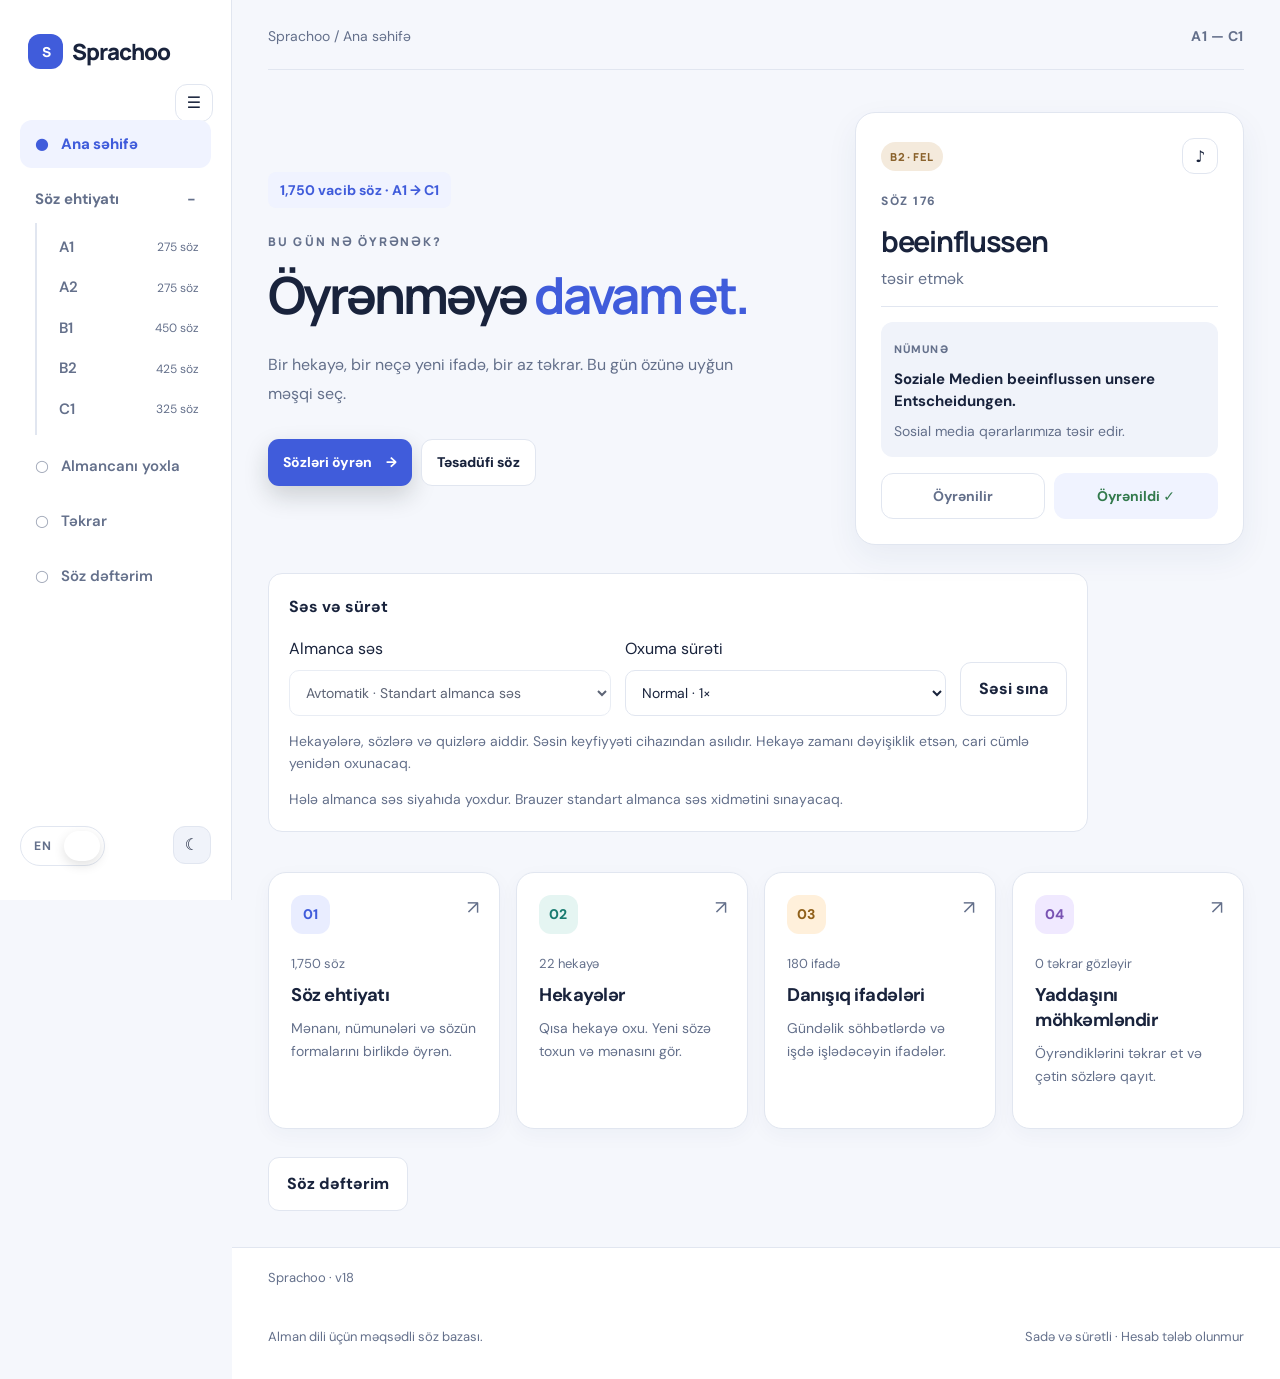
==== commit b905cb08: "Add files via upload" ====
--- a/index.html
+++ b/index.html
@@ -1,33 +1,35 @@
 <!DOCTYPE html>
-<html lang="az" data-theme="light" data-build="17">
+<html lang="az" data-theme="light" data-build="18">
 <head>
   <meta charset="UTF-8" />
   <meta name="viewport" content="width=device-width, initial-scale=1.0" />
-  <title>Deustchly — Alman dilində 1,750 vacib söz</title>
+  <title>Sprachoo — Alman dilində 1,750 vacib söz</title>
   <meta name="description" content="A1-dən C1-ə qədər 1,750 vacib Alman sözünü Azərbaycan və İngilis dillərində öyrən." />
   <link rel="preconnect" href="https://fonts.googleapis.com">
   <link rel="preconnect" href="https://fonts.gstatic.com" crossorigin>
   <link href="https://fonts.googleapis.com/css2?family=DM+Sans:wght@400;500;600;700&family=Manrope:wght@600;700;800&display=swap" rel="stylesheet">
-  <link rel="stylesheet" href="styles.css?v=17" />
-  <link rel="stylesheet" href="workspace.css?v=17" />
+  <link rel="stylesheet" href="styles.css?v=18" />
+  <link rel="stylesheet" href="workspace.css?v=18" />
+  <link rel="stylesheet" href="course.css?v=18" />
 </head>
 <body>
   <div class="ambient ambient-one"></div>
   <div class="ambient ambient-two"></div>
 
   <header class="topbar">
-    <a class="brand" href="#home" aria-label="Deustchly home">
-      <span class="brand-mark">D</span>
-      <span>Deustchly</span>
+    <a class="brand" href="#home" aria-label="Sprachoo home">
+      <span class="brand-mark">S</span>
+      <span>Sprachoo</span>
     </a>
-    <nav aria-label="Main navigation">
+    <button id="sidebarToggle" type="button" class="icon-btn" aria-controls="mainNav" aria-expanded="true" aria-label="Collapse menu">☰</button>
+    <nav id="mainNav" aria-label="Main navigation">
       <a href="#home" data-workspace-text="home">Ana səhifə</a>
-      <a href="#stories" data-story-text="nav">Hekayələr</a>
-      <a href="#learn" id="navWords">Sözlər</a>
+      <details id="vocabularyNav" open><summary><span data-course-text="vocabulary">Söz ehtiyatı</span></summary><div id="sidebarLevels"></div></details>
+      <a href="#assessment" data-course-text="assessment">Almancanı yoxla</a>
       <a href="#review" data-feature-text="navReview">Təkrar</a>
-      <a href="#phrases" data-feature-text="navPhrases">İfadələr</a>
-      <a href="#quiz" id="navQuiz">Quiz</a>
-      <a href="#progress" id="navProgress">Proqres</a>
+
+      <span id="navQuiz" hidden></span>
+      <a href="#saved" id="navProgress" data-course-text="saved">Söz dəftərim</a>
     </nav>
     <div class="language-toggle" id="languageToggle" role="group" aria-label="Translation language">
       <button type="button" data-lang="en" aria-label="Show English translations">EN</button>
@@ -37,7 +39,9 @@
   </header>
 
   <main id="workspaceMain">
-    <div class="workspace-heading"><span id="workspaceBreadcrumb">Deustchly / Öyrənmə məkanı</span><span class="workspace-level-note">A1 — C1</span></div>
+    <span id="navWords" hidden></span>
+    <div class="workspace-heading"><span id="workspaceBreadcrumb">Sprachoo / Öyrənmə məkanı</span><span class="workspace-level-note">A1 — C1</span></div>
+    <div class="shell" id="levelWorkspace" hidden><div class="level-heading"><h1 id="courseLevelTitle">A1</h1><label><span data-course-text="speed">Sürət</span> <select id="levelSpeed"><option value="0.75">Slow</option><option value="1">Normal</option><option value="1.25">Fast</option></select></label></div><nav id="levelTabs" aria-label="Level activities"></nav></div>
     <section id="home" class="hero shell">
       <div class="hero-copy reveal">
         <div class="hero-badge" id="heroBadge"><span class="pulse-dot"></span> 1,750 vacib söz · A1 → C1</div>
@@ -85,22 +89,23 @@
           <div class="tiny-bar"><i style="width:24%"></i></div>
         </div>
       </div>
-      <div class="activity-grid">
-        <a class="activity-card activity-vocabulary" href="#learn"><span class="activity-number">01</span><span class="activity-meta">1,750 <span data-workspace-text="words">söz</span></span><h2 data-workspace-text="vocabulary">Söz ehtiyatı</h2><p data-workspace-text="vocabularyCopy">Mənanı, nümunələri və sözün formalarını birlikdə öyrən.</p><span class="activity-go" aria-hidden="true">↗</span></a>
-        <a class="activity-card activity-stories" href="#stories"><span class="activity-number">02</span><span class="activity-meta">20 <span data-workspace-text="storiesCount">hekayə</span></span><h2 data-workspace-text="stories">Hekayələr</h2><p data-workspace-text="storiesCopy">Qısa hekayə oxu. Yeni sözə toxun və mənasını gör.</p><span class="activity-go" aria-hidden="true">↗</span></a>
-        <a class="activity-card activity-phrases" href="#phrases"><span class="activity-number">03</span><span class="activity-meta">180 <span data-workspace-text="phrasesCount">ifadə</span></span><h2 data-workspace-text="phrases">Danışıq ifadələri</h2><p data-workspace-text="phrasesCopy">Gündəlik söhbətlərdə və işdə işlədəcəyin ifadələr.</p><span class="activity-go" aria-hidden="true">↗</span></a>
-        <a class="activity-card activity-review" href="#review"><span class="activity-number">04</span><span class="activity-meta" id="homeDueCount">0</span><h2 data-workspace-text="review">Yaddaşını möhkəmləndir</h2><p data-workspace-text="reviewCopy">Öyrəndiklərini təkrar et və çətin sözlərə qayıt.</p><span class="activity-go" aria-hidden="true">↗</span></a>
-      </div>
-      <div class="home-progress-strip"><div><span data-workspace-text="yourProgress">Sənin irəliləyişin</span><strong id="homeMasteredCount">0 / 1,750</strong></div><div class="home-progress-track" role="progressbar" aria-label="Vocabulary mastery" aria-valuemin="0" aria-valuemax="1750" aria-valuenow="0" id="homeProgressTrack"><span id="homeProgressFill"></span></div><a href="#progress" data-workspace-text="viewProgress">Proqresə bax →</a></div>
-    </section>
-
-    <section id="stories" class="section shell stories-section">
-      <div class="section-head"><div><p class="eyebrow" data-story-text="nav">Hekayələr</p><h2 data-story-text="title">Oxu və sözləri mətn içində öyrən.</h2><p class="section-copy" data-story-text="intro"></p></div></div>
       <div class="audio-settings" id="audioSettings">
         <h3 data-audio-text="title">Səs və sürət</h3>
         <div class="audio-controls"><label><span data-audio-text="voice">Almanca səs</span><select id="speechVoice" aria-describedby="audioHint audioStatus"></select></label><label><span data-audio-text="speed">Oxuma sürəti</span><select id="speechSpeed"></select></label><button type="button" class="btn secondary" id="previewVoice" data-audio-text="preview">Səsi sına</button></div>
         <p id="audioHint" data-audio-text="hint"></p><p id="audioStatus" role="status"></p>
       </div>
+      <div class="activity-grid">
+        <a class="activity-card activity-vocabulary" href="#learn"><span class="activity-number">01</span><span class="activity-meta">1,750 <span data-workspace-text="words">söz</span></span><h2 data-workspace-text="vocabulary">Söz ehtiyatı</h2><p data-workspace-text="vocabularyCopy">Mənanı, nümunələri və sözün formalarını birlikdə öyrən.</p><span class="activity-go" aria-hidden="true">↗</span></a>
+        <a class="activity-card activity-stories" href="#stories"><span class="activity-number">02</span><span class="activity-meta">22 <span data-workspace-text="storiesCount">hekayə</span></span><h2 data-workspace-text="stories">Hekayələr</h2><p data-workspace-text="storiesCopy">Qısa hekayə oxu. Yeni sözə toxun və mənasını gör.</p><span class="activity-go" aria-hidden="true">↗</span></a>
+        <a class="activity-card activity-phrases" href="#phrases"><span class="activity-number">03</span><span class="activity-meta">180 <span data-workspace-text="phrasesCount">ifadə</span></span><h2 data-workspace-text="phrases">Danışıq ifadələri</h2><p data-workspace-text="phrasesCopy">Gündəlik söhbətlərdə və işdə işlədəcəyin ifadələr.</p><span class="activity-go" aria-hidden="true">↗</span></a>
+        <a class="activity-card activity-review" href="#review"><span class="activity-number">04</span><span class="activity-meta" id="homeDueCount">0</span><h2 data-workspace-text="review">Yaddaşını möhkəmləndir</h2><p data-workspace-text="reviewCopy">Öyrəndiklərini təkrar et və çətin sözlərə qayıt.</p><span class="activity-go" aria-hidden="true">↗</span></a>
+      </div>
+      <a class="btn secondary home-saved" href="#saved" data-course-text="saved">Söz dəftərim</a>
+      <div class="home-progress-strip" hidden><div><span data-workspace-text="yourProgress">Sənin irəliləyişin</span><strong id="homeMasteredCount">0 / 1,750</strong></div><div class="home-progress-track" role="progressbar" aria-label="Vocabulary mastery" aria-valuemin="0" aria-valuemax="1750" aria-valuenow="0" id="homeProgressTrack"><span id="homeProgressFill"></span></div><a href="#saved" id="homeSavedLink">Söz dəftərim →</a></div>
+    </section>
+
+    <section id="stories" class="section shell stories-section">
+      <div class="section-head"><div><p class="eyebrow" data-story-text="nav">Hekayələr</p><h2 data-story-text="title">Oxu və sözləri mətn içində öyrən.</h2><p class="section-copy" data-story-text="intro"></p></div></div>
       <label class="story-picker"><span data-story-text="choose">Hekayə seç</span><select id="storySelect"></select></label>
       <article class="story-reader"><div class="story-reader-header"><span id="storyMeta"></span><button class="btn secondary" id="listenStory" type="button" data-story-text="listen">Hekayəni dinlə</button></div><h3 id="storyTitle" lang="de"></h3><p class="story-hint" data-story-text="hint"></p><div id="storyText" lang="de"></div></article>
       <div class="story-comprehension"><h3 data-story-text="questions">Nə başa düşdün?</h3><p id="storyScore" role="status"></p><div id="storyQuestions"></div></div>
@@ -182,7 +187,7 @@
       </div>
     </section>
 
-    <section id="progress" class="section shell progress-section">
+    <div hidden id="progress" class="section shell progress-section">
       <div class="section-head reveal">
         <div>
           <p class="eyebrow" id="progressEyebrow">SƏNİN PROQRESİN</p>
@@ -213,28 +218,37 @@
         <div class="panel-head"><strong id="levelsProgressTitle">Səviyyələr üzrə proqres</strong><span id="levelsProgressSub">Öyrənilmiş sözlər</span></div>
         <div id="progressBars" class="progress-bars"></div>
       </div>
-    </section>
+    </div>
+    <section id="saved" class="section shell"><h2 data-course-text="saved">Söz dəftərim</h2><p id="savedPracticeHint"></p><button id="savedPractice" type="button" class="btn primary"></button><div id="savedWordsList" class="word-grid"></div></section>
+    <section id="grammar" class="section shell"><h2 data-course-text="grammar">Qrammatika</h2><div id="grammarLessons"></div></section>
+    <section id="videos" class="section shell"><h2 data-course-text="videos">Videolar</h2><div id="videoActivities" class="media-grid"></div></section>
+    <section id="listening" class="section shell"><h2 data-course-text="listening">Dinləmə</h2><div id="listeningActivities" class="media-grid"></div></section>
+    <section id="assessment" class="section shell"><h2 data-course-text="assessment">Almancanı yoxla</h2><p data-course-text="assessmentIntro"></p><div id="assessmentPanel"></div></section>
+    <section id="practice" class="section shell"><h2 data-course-text="practice">Sözləri işlət</h2><div id="practicePanel"></div></section>
   </main>
 
   <footer>
+    <div class="shell release-label">Sprachoo · v18</div>
     <div class="shell footer-inner">
-      <div><a class="brand footer-brand" href="#home"><span class="brand-mark">D</span><span>Deustchly</span></a><p id="footerDescription">Alman dili üçün məqsədli söz bazası.</p></div>
+      <div><a class="brand footer-brand" href="#home"><span class="brand-mark">S</span><span>Sprachoo</span></a><p id="footerDescription">Alman dili üçün məqsədli söz bazası.</p></div>
       <div class="footer-note" id="footerNote">Sadə və sürətli · Hesab tələb olunmur</div>
     </div>
   </footer>
 
   <div id="wordPopup" class="word-popup" role="dialog" aria-modal="false" aria-labelledby="wordPopupTitle" hidden></div>
   <div class="toast" id="toast" role="status" aria-live="polite"></div>
-  <script src="examples.js?v=17"></script>
-  <script src="phrases.js?v=17"></script>
-  <script src="review.js?v=17"></script>
-  <script src="stories-data.js?v=17"></script>
-  <script src="stories.js?v=17"></script>
-  <script src="features.js?v=17"></script>
-  <script src="audio.js?v=17"></script>
-  <script src="vocabulary-extra.js?v=17"></script>
-  <script src="content-extra.js?v=17"></script>
-  <script src="app.js?v=17"></script>
-  <script src="workspace.js?v=17"></script>
+  <script src="examples.js?v=18"></script>
+  <script src="phrases.js?v=18"></script>
+  <script src="review.js?v=18"></script>
+  <script src="stories-data.js?v=18"></script>
+  <script src="stories.js?v=18"></script>
+  <script src="features.js?v=18"></script>
+  <script src="audio.js?v=18"></script>
+  <script src="vocabulary-extra.js?v=18"></script>
+  <script src="content-extra.js?v=18"></script>
+  <script src="course-data.js?v=18"></script>
+  <script src="app.js?v=18"></script>
+  <script src="workspace.js?v=18"></script>
+  <script src="course.js?v=18"></script>
 </body>
 </html>
--- a/course.css
+++ b/course.css
@@ -0,0 +1,10 @@
+/* Sprachoo level navigation, practice and personal vocabulary. */
+[hidden]{display:none!important}.topbar{gap:18px;overflow-y:auto}.topbar #sidebarToggle{position:absolute;top:84px;right:18px;min-width:38px;height:38px}.topbar nav{margin-top:32px;overflow-y:auto;min-height:80px}.topbar nav details{font-size:.9375rem}.topbar summary{list-style:none;cursor:pointer;padding:12px 15px;font-weight:700;border-radius:12px}.topbar summary::after{content:'+';float:right}.topbar details[open]>summary::after{content:'−'}.topbar summary:hover{background:var(--surface-2)}#sidebarLevels{padding:4px 0 6px 10px;border-left:2px solid var(--line);margin-left:15px}#sidebarLevels a{padding:9px 12px;justify-content:space-between}#sidebarLevels a::before{display:none}#sidebarLevels small{font-size:.75rem;font-weight:400}.topbar .language-toggle{flex-shrink:0;margin-top:auto}.topbar #themeToggle{position:static;align-self:flex-end;margin-top:-58px;margin-bottom:2px;flex-shrink:0}
+body{transition:padding-left .2s}.topbar{transition:width .2s}.sidebar-collapsed{padding-left:76px}.sidebar-collapsed .topbar{width:76px;padding:22px 12px;overflow:visible}.sidebar-collapsed .brand>span:last-child,.sidebar-collapsed .topbar nav,.sidebar-collapsed .language-toggle{display:none}.sidebar-collapsed .topbar .brand{padding:0;justify-content:center}.sidebar-collapsed .topbar #sidebarToggle{top:85px;right:19px}.sidebar-collapsed .topbar #themeToggle{margin-top:auto;align-self:center}
+#levelWorkspace{padding-top:26px}.level-heading{display:flex;align-items:center;justify-content:space-between;gap:15px}.level-heading h1{font-size:2rem;letter-spacing:-.04em;margin:0}.level-heading label{font-size:.875rem;color:var(--muted)}#levelSpeed{padding:9px;border:1px solid var(--line);border-radius:9px;background:var(--surface);color:var(--ink);font:inherit}#levelTabs{display:flex;gap:7px;overflow-x:auto;padding:15px 0;border-bottom:1px solid var(--line)}#levelTabs a{white-space:nowrap;padding:9px 14px;border-radius:10px;font-size:.9375rem;color:var(--muted);font-weight:600}#levelTabs a[aria-current]{background:var(--brand);color:var(--surface)}#levelTabs a:hover{background:var(--brand-3);color:var(--brand)}#learn .levels,#phrases .feature-level{display:none}.home-saved{grid-column:1/-1;justify-self:start}.hero #audioSettings{grid-column:1/-1;width:100%;margin:0}.home-progress-strip{display:none}.grammar-lesson{border:1px solid var(--line);border-radius:14px;background:var(--surface);padding:20px 24px;margin:16px 0}.grammar-lesson summary{font-size:1.05rem;font-weight:700;cursor:pointer}.grammar-lesson p{font-size:1rem;line-height:1.8}.lesson-example{border-left:3px solid var(--brand);padding-left:18px;margin:18px 0}.lesson-example p{margin:5px 0}.lesson-example p+p{color:var(--muted)}.personal-save{margin-top:12px;width:100%}.personal-note{display:block;font-size:.875rem;margin:15px 0}.personal-note textarea{display:block;width:100%;min-height:80px;resize:vertical;font:inherit;padding:10px;border:1px solid var(--line);border-radius:10px;background:var(--surface-2);color:var(--ink)}#savedWordsList{margin-top:25px}
+.test-card,.test-result{max-width:800px;padding:28px;background:var(--surface);border:1px solid var(--line);border-radius:18px;margin-top:25px}.test-card h3{font-size:1.4rem;line-height:1.6;margin:22px 0}.test-card progress{width:100%;height:7px;accent-color:var(--brand)}.test-options{display:grid;gap:10px;margin:18px 0}.test-options button{background:var(--surface-2);color:var(--ink);border:1px solid var(--line);border-radius:11px;padding:15px 18px;text-align:left;font:inherit;line-height:1.5;cursor:pointer}.test-options button:hover:not(:disabled){border-color:var(--brand)}.test-options .answer-correct{background:#e0f4e8!important;color:#155632!important;border-color:#318353!important}.test-options .answer-wrong{background:#fbe6e5!important;color:#8b2620!important;border-color:#c47470!important}.result-levels{display:flex;gap:12px;flex-wrap:wrap;margin:20px 0}.result-levels span{background:var(--surface-2);padding:8px 12px;border-radius:8px}.media-grid{display:grid;grid-template-columns:1fr 1fr;gap:22px;margin-top:22px}.media-notice{grid-column:1/-1;color:var(--muted);font-size:.9375rem}.media-card{border:1px solid var(--line);border-radius:18px;background:var(--surface);padding:25px;min-width:0}.media-card h3{font-size:1.2rem;margin:12px 0}.media-card>a{color:var(--brand);font-size:.9375rem}.media-frame{width:100%;margin:18px 0}.media-frame iframe{width:100%;aspect-ratio:16/9;border:0;border-radius:12px;display:block}.media-frame audio{width:100%;max-width:100%}.media-transcript{padding:15px;background:var(--surface-2);border-radius:10px}.media-transcript p{white-space:pre-line}.media-transcript summary{cursor:pointer}.media-card .story-question{padding:15px 0;border:0}.media-card .story-question legend{font-size:1rem}.media-card .test-options button{font-size:.9375rem}
+@media(max-width:1150px){.media-grid{grid-template-columns:1fr}.sidebar-collapsed{padding-left:76px}}
+@media(max-width:760px){body,.sidebar-collapsed{padding-left:0}.topbar,.sidebar-collapsed .topbar{position:sticky;top:0;width:100%;padding:12px 16px;display:grid;grid-template-columns:1fr auto auto auto;gap:8px;height:auto;border-bottom:1px solid var(--line)}.topbar #sidebarToggle,.sidebar-collapsed .topbar #sidebarToggle{position:static;width:36px;min-width:36px;grid-column:4;grid-row:1}.topbar .language-toggle{grid-column:2;grid-row:1;margin:0}.topbar #themeToggle,.sidebar-collapsed .topbar #themeToggle{grid-column:3;grid-row:1;margin:0}.topbar nav{grid-column:1/-1;grid-row:2;display:block;max-height:48dvh;overflow-y:auto;margin:4px 0 0;padding:0}.topbar nav>a{display:inline-flex}.topbar #sidebarLevels{display:flex;flex-wrap:wrap;gap:4px;padding:6px;margin:0;border-left:0}#sidebarLevels a{display:block;font-size:1rem}#sidebarLevels small{display:block}.topbar summary{padding:10px 12px}.sidebar-collapsed .brand>span:last-child{display:block}.sidebar-collapsed .topbar .brand{justify-content:flex-start}.sidebar-collapsed .language-toggle{display:flex}.sidebar-collapsed .topbar nav{display:none}.level-heading{align-items:flex-start}.level-heading label{display:flex;flex-direction:column;font-size:.875rem}#levelTabs{gap:2px}#levelTabs a{padding:9px 11px;font-size:.875rem}.grammar-lesson,.test-card,.test-result,.media-card{padding:20px}.test-card h3{font-size:1.2rem}}
+@media(prefers-reduced-motion:reduce){body,.topbar{transition:none}}
+
+.release-label{padding-top:20px;color:var(--muted);font-size:.8125rem}
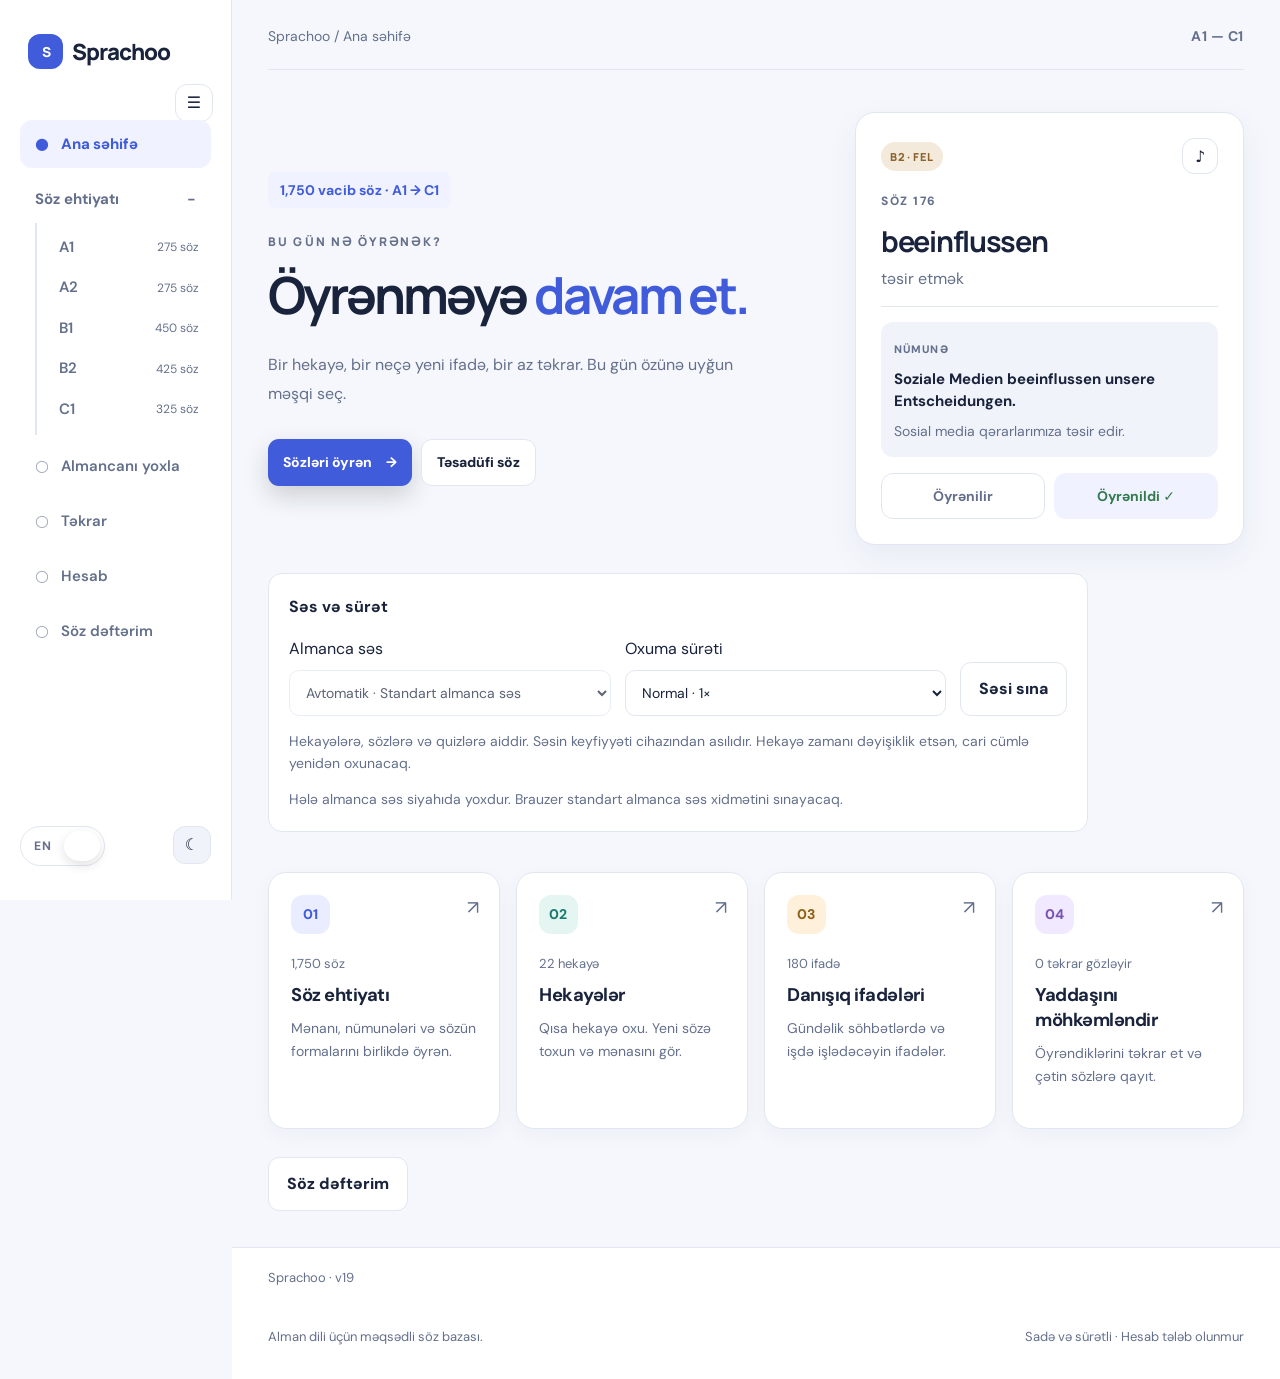
==== commit 29643d79: "Add files via upload" ====
--- a/index.html
+++ b/index.html
@@ -1,5 +1,5 @@
 <!DOCTYPE html>
-<html lang="az" data-theme="light" data-build="18">
+<html lang="az" data-theme="light" data-build="19">
 <head>
   <meta charset="UTF-8" />
   <meta name="viewport" content="width=device-width, initial-scale=1.0" />
@@ -8,9 +8,9 @@
   <link rel="preconnect" href="https://fonts.googleapis.com">
   <link rel="preconnect" href="https://fonts.gstatic.com" crossorigin>
   <link href="https://fonts.googleapis.com/css2?family=DM+Sans:wght@400;500;600;700&family=Manrope:wght@600;700;800&display=swap" rel="stylesheet">
-  <link rel="stylesheet" href="styles.css?v=18" />
-  <link rel="stylesheet" href="workspace.css?v=18" />
-  <link rel="stylesheet" href="course.css?v=18" />
+  <link rel="stylesheet" href="styles.css?v=19" />
+  <link rel="stylesheet" href="workspace.css?v=19" />
+  <link rel="stylesheet" href="course.css?v=19" />
 </head>
 <body>
   <div class="ambient ambient-one"></div>
@@ -29,6 +29,7 @@
       <a href="#review" data-feature-text="navReview">Təkrar</a>
 
       <span id="navQuiz" hidden></span>
+      <a href="#account" id="navAccount">Hesab</a>
       <a href="#saved" id="navProgress" data-course-text="saved">Söz dəftərim</a>
     </nav>
     <div class="language-toggle" id="languageToggle" role="group" aria-label="Translation language">
@@ -219,7 +220,8 @@
         <div id="progressBars" class="progress-bars"></div>
       </div>
     </div>
-    <section id="saved" class="section shell"><h2 data-course-text="saved">Söz dəftərim</h2><p id="savedPracticeHint"></p><button id="savedPractice" type="button" class="btn primary"></button><div id="savedWordsList" class="word-grid"></div></section>
+    <section id="account" class="section shell" hidden><h2 id="accountTitle">Sprachoo hesabın</h2><div id="accountPanel" class="account-panel"></div></section>
+    <section id="saved" class="section shell"><h2 data-course-text="saved">Söz dəftərim</h2><div class="saved-add-panel"><label for="savedSearch" id="savedSearchLabel">Söz əlavə et</label><input id="savedSearch" type="search" autocomplete="off" maxlength="100" placeholder="Almanca, azərbaycanca və ya ingiliscə axtar"><p id="savedSearchHint"></p><div id="savedSearchResults" aria-live="polite"></div><p id="savedStatus" role="status"></p></div><p id="savedPracticeHint"></p><button id="savedPractice" type="button" class="btn primary"></button><div id="savedWordsList" class="word-grid"></div></section>
     <section id="grammar" class="section shell"><h2 data-course-text="grammar">Qrammatika</h2><div id="grammarLessons"></div></section>
     <section id="videos" class="section shell"><h2 data-course-text="videos">Videolar</h2><div id="videoActivities" class="media-grid"></div></section>
     <section id="listening" class="section shell"><h2 data-course-text="listening">Dinləmə</h2><div id="listeningActivities" class="media-grid"></div></section>
@@ -228,7 +230,7 @@
   </main>
 
   <footer>
-    <div class="shell release-label">Sprachoo · v18</div>
+    <div class="shell release-label">Sprachoo · v19</div>
     <div class="shell footer-inner">
       <div><a class="brand footer-brand" href="#home"><span class="brand-mark">S</span><span>Sprachoo</span></a><p id="footerDescription">Alman dili üçün məqsədli söz bazası.</p></div>
       <div class="footer-note" id="footerNote">Sadə və sürətli · Hesab tələb olunmur</div>
@@ -237,18 +239,20 @@
 
   <div id="wordPopup" class="word-popup" role="dialog" aria-modal="false" aria-labelledby="wordPopupTitle" hidden></div>
   <div class="toast" id="toast" role="status" aria-live="polite"></div>
-  <script src="examples.js?v=18"></script>
-  <script src="phrases.js?v=18"></script>
-  <script src="review.js?v=18"></script>
-  <script src="stories-data.js?v=18"></script>
-  <script src="stories.js?v=18"></script>
-  <script src="features.js?v=18"></script>
-  <script src="audio.js?v=18"></script>
-  <script src="vocabulary-extra.js?v=18"></script>
-  <script src="content-extra.js?v=18"></script>
-  <script src="course-data.js?v=18"></script>
-  <script src="app.js?v=18"></script>
-  <script src="workspace.js?v=18"></script>
-  <script src="course.js?v=18"></script>
+  <script src="examples.js?v=19"></script>
+  <script src="phrases.js?v=19"></script>
+  <script src="review.js?v=19"></script>
+  <script src="stories-data.js?v=19"></script>
+  <script src="stories.js?v=19"></script>
+  <script src="features.js?v=19"></script>
+  <script src="audio.js?v=19"></script>
+  <script src="vocabulary-extra.js?v=19"></script>
+  <script src="content-extra.js?v=19"></script>
+  <script src="course-data.js?v=19"></script>
+  <script src="app.js?v=19"></script>
+  <script src="workspace.js?v=19"></script>
+  <script src="course.js?v=19"></script>
+  <script src="account-config.js?v=19"></script>
+  <script src="account.js?v=19"></script>
 </body>
 </html>
--- a/course.css
+++ b/course.css
@@ -8,3 +8,7 @@
 @media(prefers-reduced-motion:reduce){body,.topbar{transition:none}}
 
 .release-label{padding-top:20px;color:var(--muted);font-size:.8125rem}
+
+.saved-add-panel{padding:22px;border:1px solid var(--line);border-radius:16px;background:var(--surface);margin:20px 0;max-width:850px}.saved-add-panel label{display:block;font-weight:700;margin-bottom:12px}.saved-add-panel input{width:100%;padding:14px;border:1px solid var(--line);border-radius:10px;background:var(--surface-2);color:var(--ink);font:inherit}.saved-search-result{display:flex;align-items:center;justify-content:space-between;gap:14px;padding:13px 0;border-top:1px solid var(--line)}.saved-search-result small{display:block;color:var(--muted);margin-top:5px}.saved-search-result .btn{flex-shrink:0}.saved-add-panel p{font-size:.9rem;color:var(--muted)}
+
+.account-panel{max-width:700px;padding:26px;border:1px solid var(--line);border-radius:18px;background:var(--surface)}.account-actions{display:flex;flex-wrap:wrap;gap:10px;margin:20px 0}.account-actions [aria-pressed="true"]{border-color:var(--brand);background:var(--brand-3)}#accountForm{display:grid;gap:12px;max-width:460px;margin:22px 0}#accountForm label{font-weight:600}#accountForm input{font:inherit;background:var(--surface-2);color:var(--ink);padding:13px;border:1px solid var(--line);border-radius:10px}#accountForm button{margin-top:8px}.media-frame>.btn{margin:12px 0}.clip-duration{color:var(--muted);font-size:.85rem}.media-error{color:#b53a31}button:disabled{cursor:default;opacity:.65}
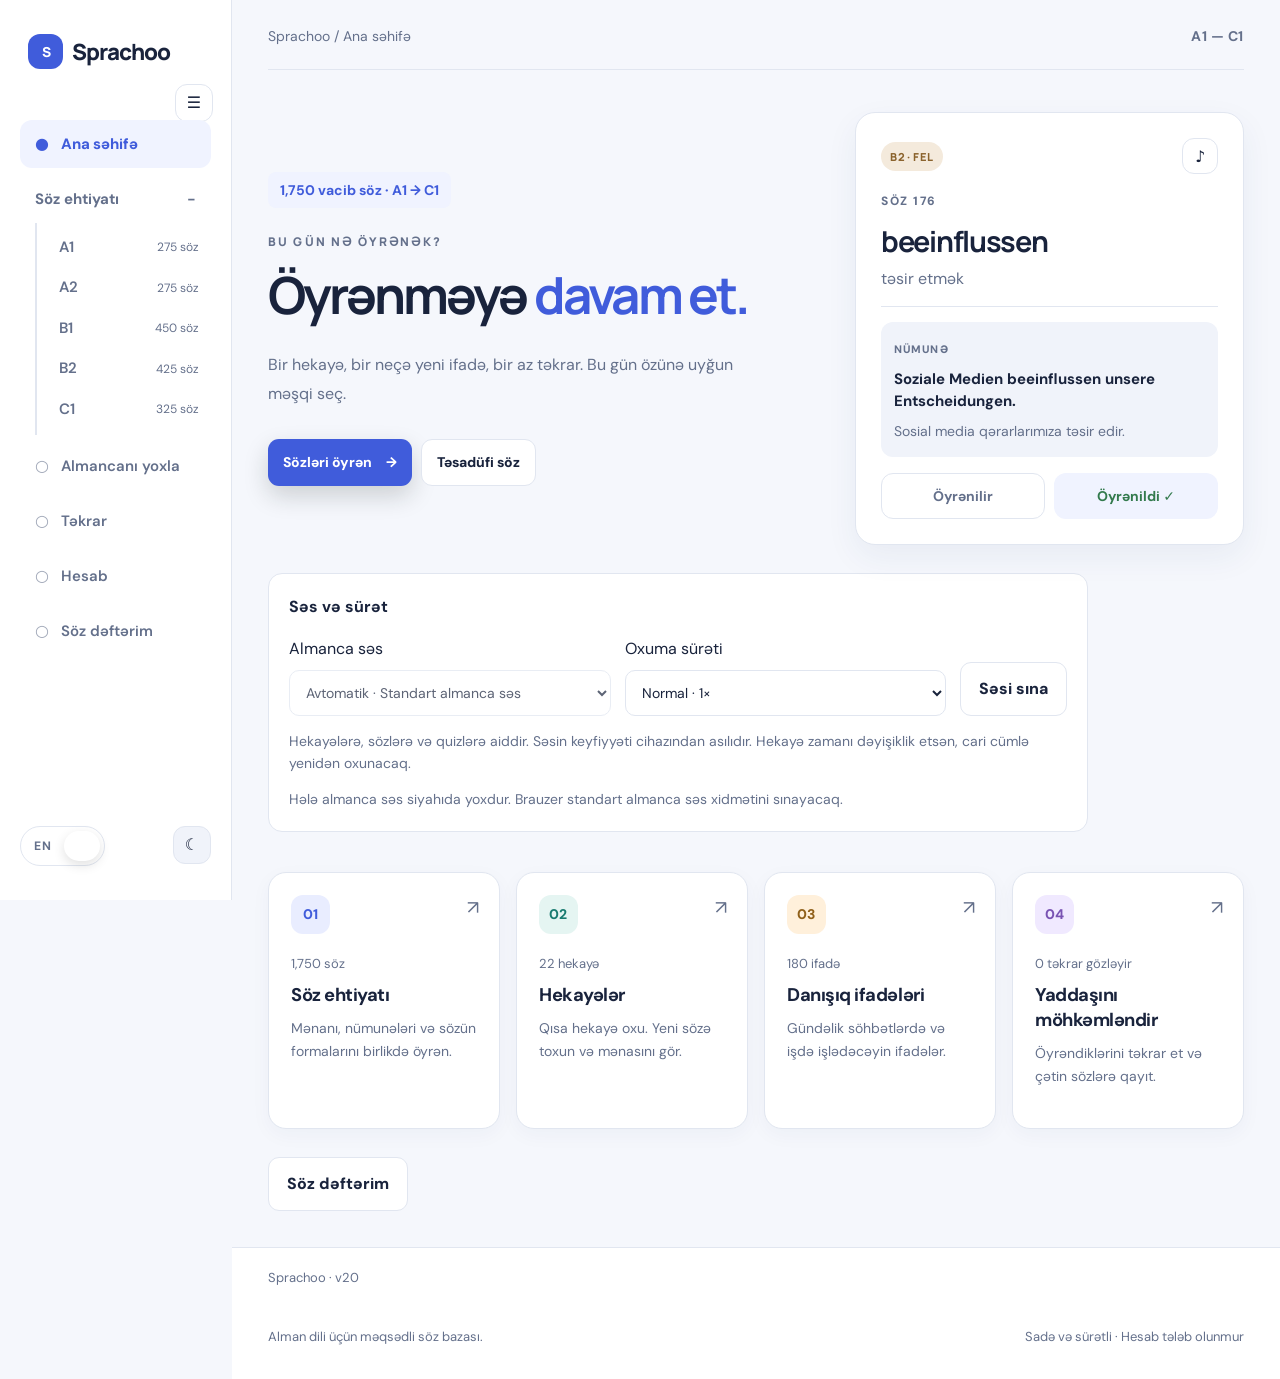
==== commit f8e23895: "Add files via upload" ====
--- a/index.html
+++ b/index.html
@@ -1,5 +1,5 @@
 <!DOCTYPE html>
-<html lang="az" data-theme="light" data-build="19">
+<html lang="az" data-theme="light" data-build="20">
 <head>
   <meta charset="UTF-8" />
   <meta name="viewport" content="width=device-width, initial-scale=1.0" />
@@ -8,9 +8,9 @@
   <link rel="preconnect" href="https://fonts.googleapis.com">
   <link rel="preconnect" href="https://fonts.gstatic.com" crossorigin>
   <link href="https://fonts.googleapis.com/css2?family=DM+Sans:wght@400;500;600;700&family=Manrope:wght@600;700;800&display=swap" rel="stylesheet">
-  <link rel="stylesheet" href="styles.css?v=19" />
-  <link rel="stylesheet" href="workspace.css?v=19" />
-  <link rel="stylesheet" href="course.css?v=19" />
+  <link rel="stylesheet" href="styles.css?v=20" />
+  <link rel="stylesheet" href="workspace.css?v=20" />
+  <link rel="stylesheet" href="course.css?v=20" />
 </head>
 <body>
   <div class="ambient ambient-one"></div>
@@ -230,7 +230,7 @@
   </main>
 
   <footer>
-    <div class="shell release-label">Sprachoo · v19</div>
+    <div class="shell release-label">Sprachoo · v20</div>
     <div class="shell footer-inner">
       <div><a class="brand footer-brand" href="#home"><span class="brand-mark">S</span><span>Sprachoo</span></a><p id="footerDescription">Alman dili üçün məqsədli söz bazası.</p></div>
       <div class="footer-note" id="footerNote">Sadə və sürətli · Hesab tələb olunmur</div>
@@ -238,21 +238,24 @@
   </footer>
 
   <div id="wordPopup" class="word-popup" role="dialog" aria-modal="false" aria-labelledby="wordPopupTitle" hidden></div>
+  <div id="transcriptWordPopup" class="word-popup transcript-word-popup" role="dialog" aria-modal="false" aria-labelledby="transcriptPopupTitle" hidden></div>
   <div class="toast" id="toast" role="status" aria-live="polite"></div>
-  <script src="examples.js?v=19"></script>
-  <script src="phrases.js?v=19"></script>
-  <script src="review.js?v=19"></script>
-  <script src="stories-data.js?v=19"></script>
-  <script src="stories.js?v=19"></script>
-  <script src="features.js?v=19"></script>
-  <script src="audio.js?v=19"></script>
-  <script src="vocabulary-extra.js?v=19"></script>
-  <script src="content-extra.js?v=19"></script>
-  <script src="course-data.js?v=19"></script>
-  <script src="app.js?v=19"></script>
-  <script src="workspace.js?v=19"></script>
-  <script src="course.js?v=19"></script>
-  <script src="account-config.js?v=19"></script>
-  <script src="account.js?v=19"></script>
+  <script src="examples.js?v=20"></script>
+  <script src="phrases.js?v=20"></script>
+  <script src="review.js?v=20"></script>
+  <script src="stories-data.js?v=20"></script>
+  <script src="stories.js?v=20"></script>
+  <script src="features.js?v=20"></script>
+  <script src="audio.js?v=20"></script>
+  <script src="vocabulary-extra.js?v=20"></script>
+  <script src="content-extra.js?v=20"></script>
+  <script src="course-data.js?v=20"></script>
+  <script src="app.js?v=20"></script>
+  <script src="workspace.js?v=20"></script>
+  <script src="video-transcripts.js?v=20"></script>
+  <script src="transcripts.js?v=20"></script>
+  <script src="course.js?v=20"></script>
+  <script src="account-config.js?v=20"></script>
+  <script src="account.js?v=20"></script>
 </body>
 </html>
--- a/course.css
+++ b/course.css
@@ -12,3 +12,8 @@
 .saved-add-panel{padding:22px;border:1px solid var(--line);border-radius:16px;background:var(--surface);margin:20px 0;max-width:850px}.saved-add-panel label{display:block;font-weight:700;margin-bottom:12px}.saved-add-panel input{width:100%;padding:14px;border:1px solid var(--line);border-radius:10px;background:var(--surface-2);color:var(--ink);font:inherit}.saved-search-result{display:flex;align-items:center;justify-content:space-between;gap:14px;padding:13px 0;border-top:1px solid var(--line)}.saved-search-result small{display:block;color:var(--muted);margin-top:5px}.saved-search-result .btn{flex-shrink:0}.saved-add-panel p{font-size:.9rem;color:var(--muted)}
 
 .account-panel{max-width:700px;padding:26px;border:1px solid var(--line);border-radius:18px;background:var(--surface)}.account-actions{display:flex;flex-wrap:wrap;gap:10px;margin:20px 0}.account-actions [aria-pressed="true"]{border-color:var(--brand);background:var(--brand-3)}#accountForm{display:grid;gap:12px;max-width:460px;margin:22px 0}#accountForm label{font-weight:600}#accountForm input{font:inherit;background:var(--surface-2);color:var(--ink);padding:13px;border:1px solid var(--line);border-radius:10px}#accountForm button{margin-top:8px}.media-frame>.btn{margin:12px 0}.clip-duration{color:var(--muted);font-size:.85rem}.media-error{color:#b53a31}button:disabled{cursor:default;opacity:.65}
+
+/* Timed reading follows playback without moving the entire page. */
+.video-transcript{margin:18px 0 24px;border:1px solid var(--line);border-radius:14px;overflow:hidden;background:var(--surface-2)}.transcript-heading{display:flex;align-items:center;justify-content:space-between;gap:12px;padding:16px 16px 0}.transcript-heading h4{margin:0;font-size:1rem}.transcript-state{font-size:.75rem;color:var(--muted);max-width:50%;text-align:right}.video-transcript>p{padding:0 16px;font-size:.875rem;color:var(--muted)}.transcript-settings{display:flex;gap:14px;flex-wrap:wrap;padding:0 16px 12px;font-size:.8125rem}.transcript-settings label{display:flex;align-items:center;gap:5px}.transcript-settings input{accent-color:var(--brand)}.transcript-lines{max-height:300px;overflow-y:auto;overscroll-behavior:contain;scrollbar-gutter:stable;border-top:1px solid var(--line);border-bottom:1px solid var(--line)}.transcript-line{display:grid;grid-template-columns:52px 1fr;gap:8px;padding:14px 12px;border-left:3px solid transparent;transition:background .15s}.transcript-line.is-speaking{background:var(--brand-3);border-left-color:var(--brand)}.transcript-line p{margin:0;line-height:1.9;font-size:1rem}.transcript-time{align-self:start;padding:7px 2px;border:0;background:transparent;color:var(--muted);font:inherit;font-size:.8125rem;cursor:pointer}.transcript-word{display:inline;margin:0;padding:2px 1px;border:0;border-radius:4px;color:inherit;background:transparent;font:inherit;line-height:inherit;cursor:pointer}.transcript-word:hover,.transcript-word[aria-expanded="true"]{background:var(--brand);color:white}.transcript-word:focus-visible,.transcript-time:focus-visible{outline:2px solid var(--brand);outline-offset:2px}.transcript-empty{padding:20px;color:var(--muted);font-size:.9375rem}.transcript-import{padding:14px 16px;font-size:.8125rem}.transcript-import summary{cursor:pointer;color:var(--muted)}.transcript-import p{line-height:1.6}.transcript-import input[type=file]{display:block;max-width:100%;margin-top:10px;font-size:.75rem}.transcript-import .btn{margin:8px 0;display:block;font-size:.8125rem;white-space:normal}.transcript-word-popup{z-index:1000}.transcript-word-popup label{display:block;font-size:.8125rem;margin:10px 0}.transcript-word-popup input{width:100%;margin-top:5px;padding:9px;border:1px solid var(--line);border-radius:6px;background:var(--surface);color:var(--ink);font:inherit}.transcript-context{padding:12px;background:var(--surface-2);border-radius:8px}.transcript-context small,.transcript-context span{display:block}.transcript-context small{color:var(--muted);margin-bottom:6px}.transcript-word-popup>.btn{margin-top:10px}.saved-context{margin:16px 0;padding:8px 12px;border-left:3px solid var(--brand);font-size:.9rem;line-height:1.6;color:var(--muted)}.saved-source{font-size:.8125rem;margin-bottom:10px;color:var(--brand)}.media-frame iframe{min-height:200px}
+@media(max-width:480px){.transcript-heading{display:block}.transcript-state{display:block;max-width:100%;text-align:left;margin-top:6px}.transcript-line{grid-template-columns:42px 1fr;padding:12px 8px;gap:4px}.transcript-lines{max-height:270px}}
+@media(prefers-reduced-motion:reduce){.transcript-line{transition:none}}
